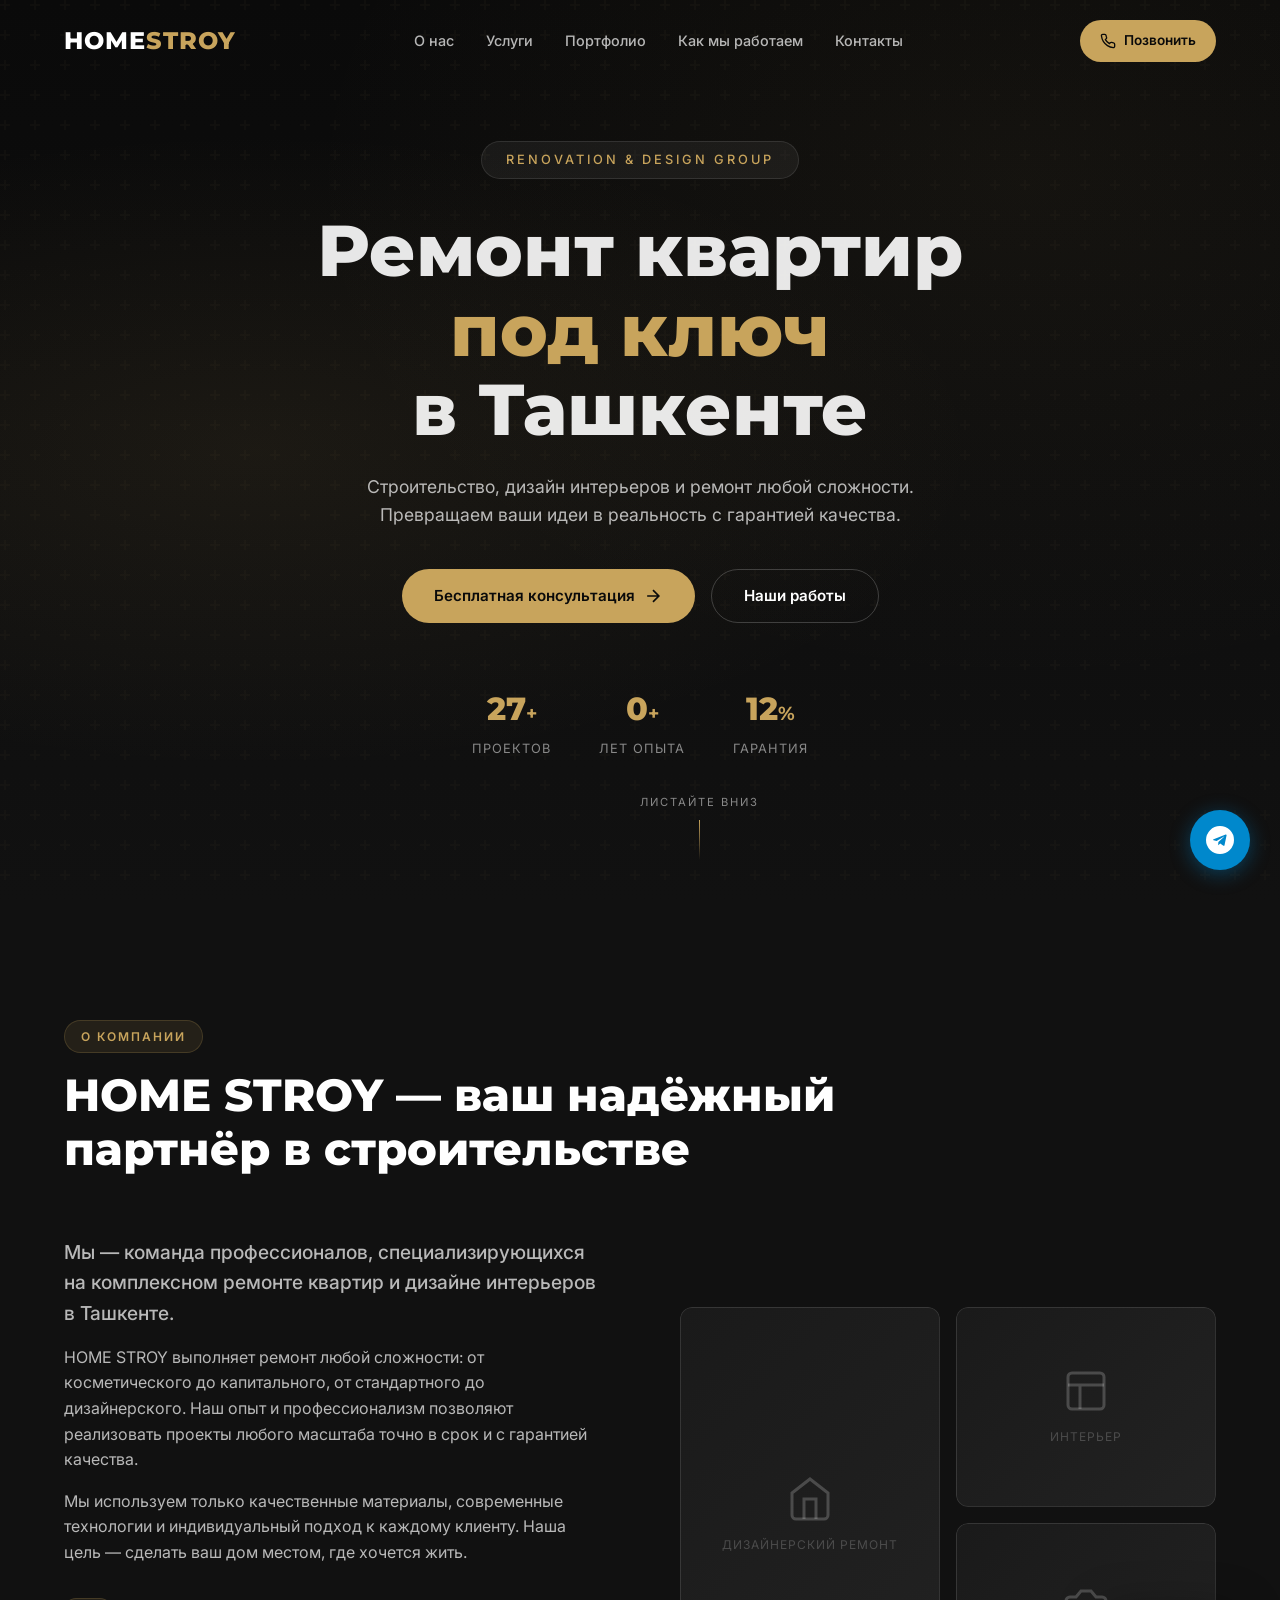
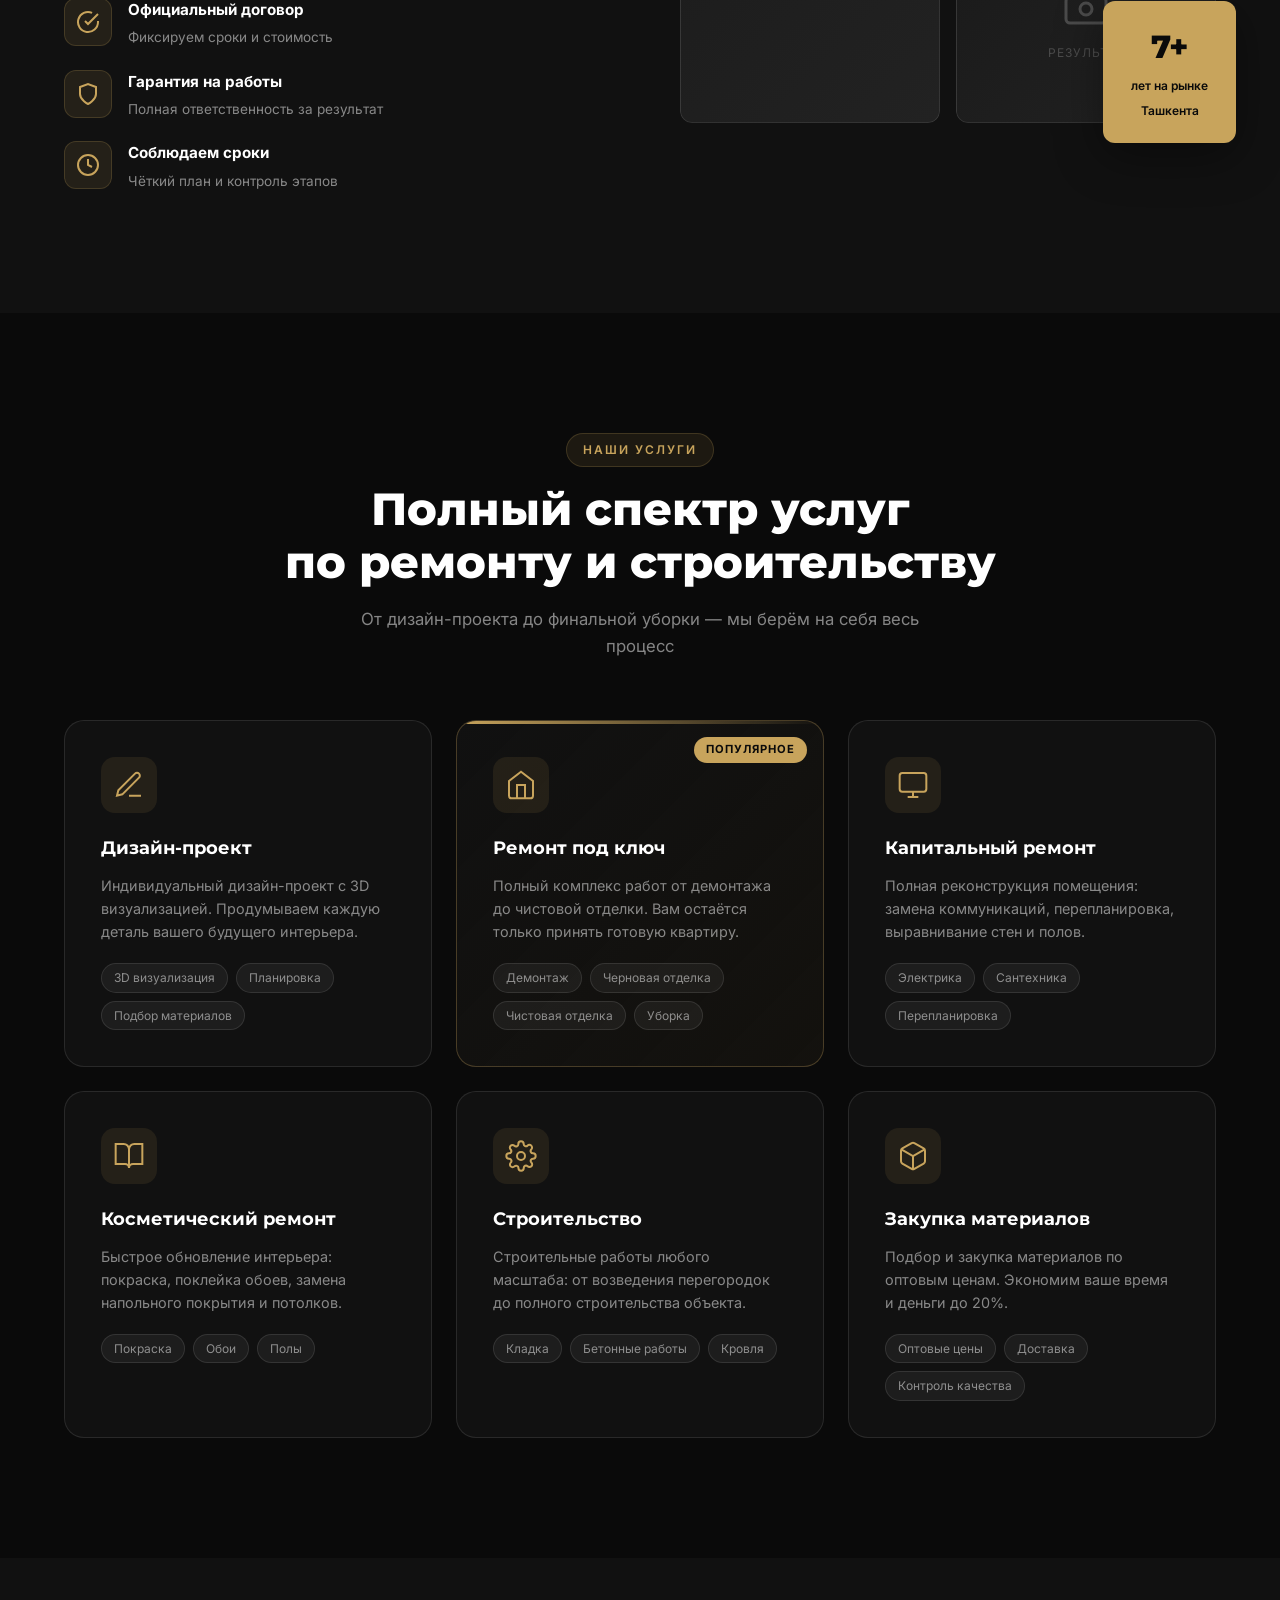
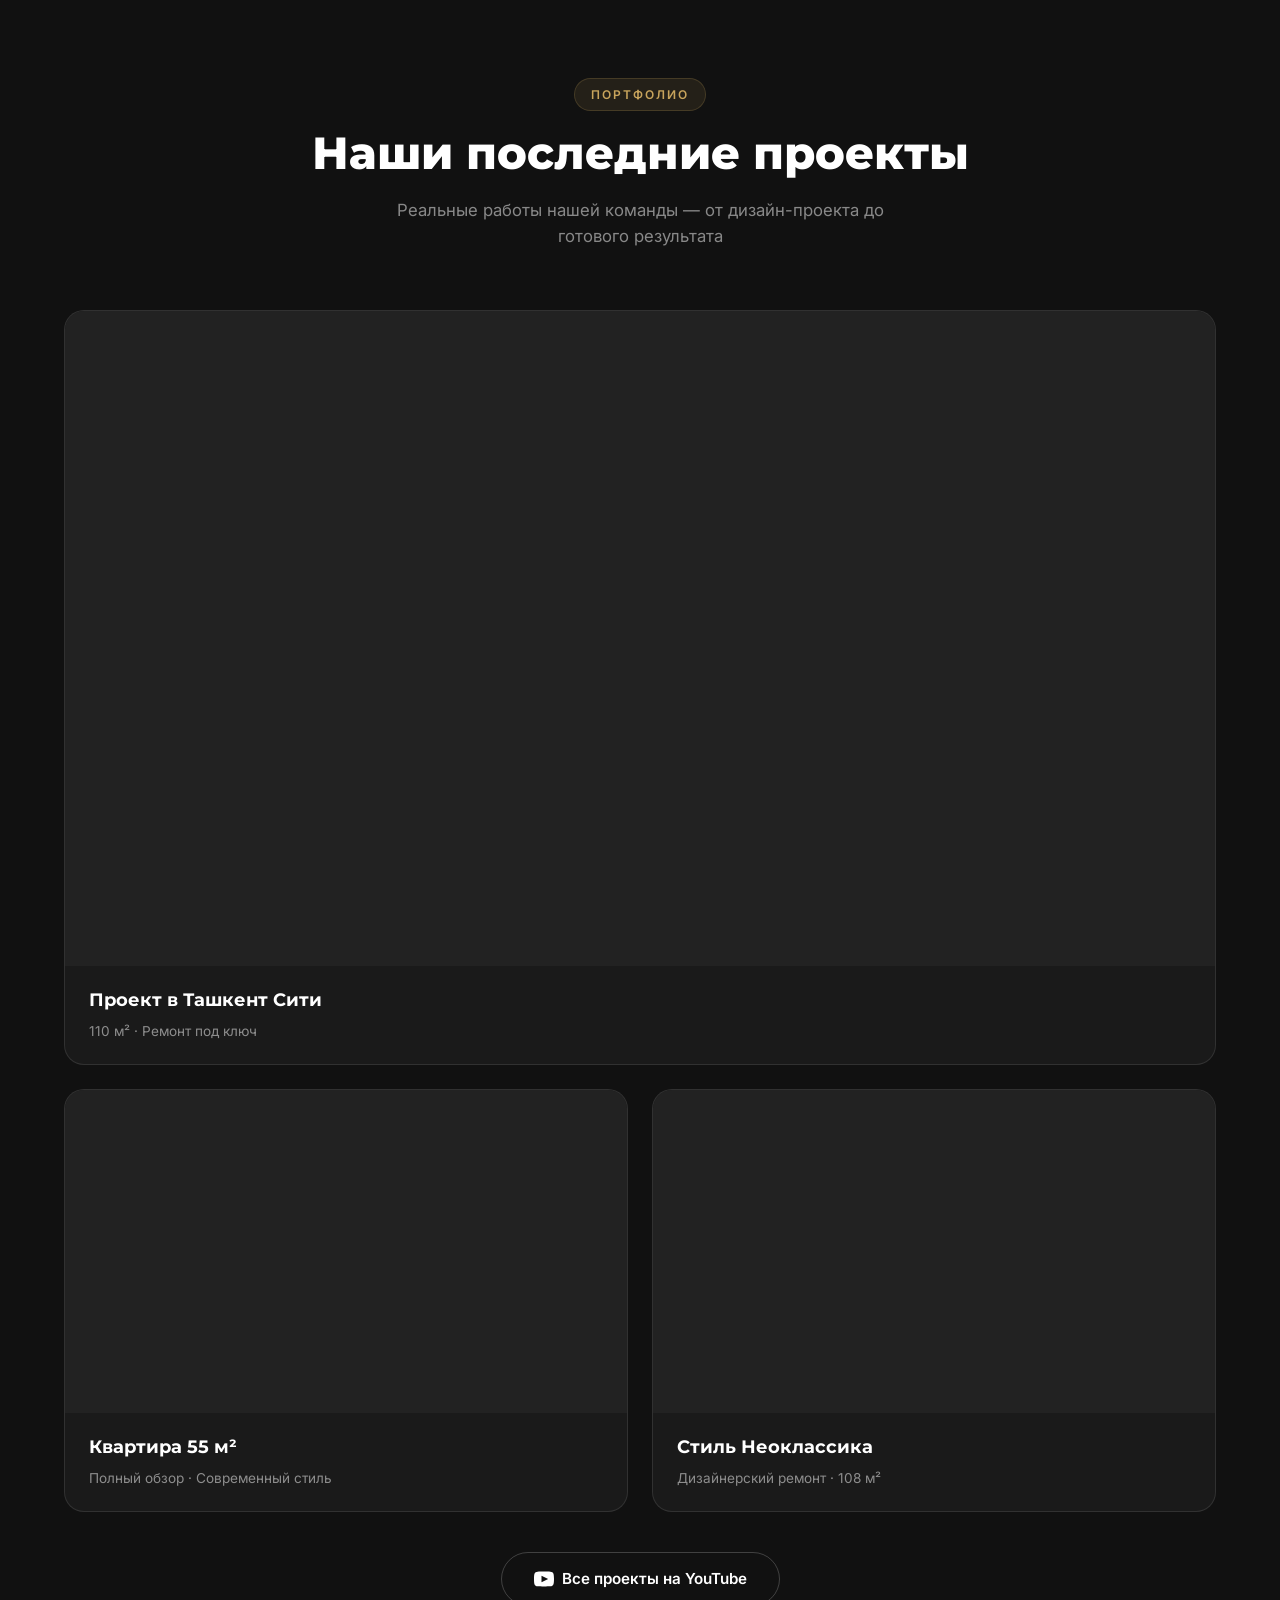
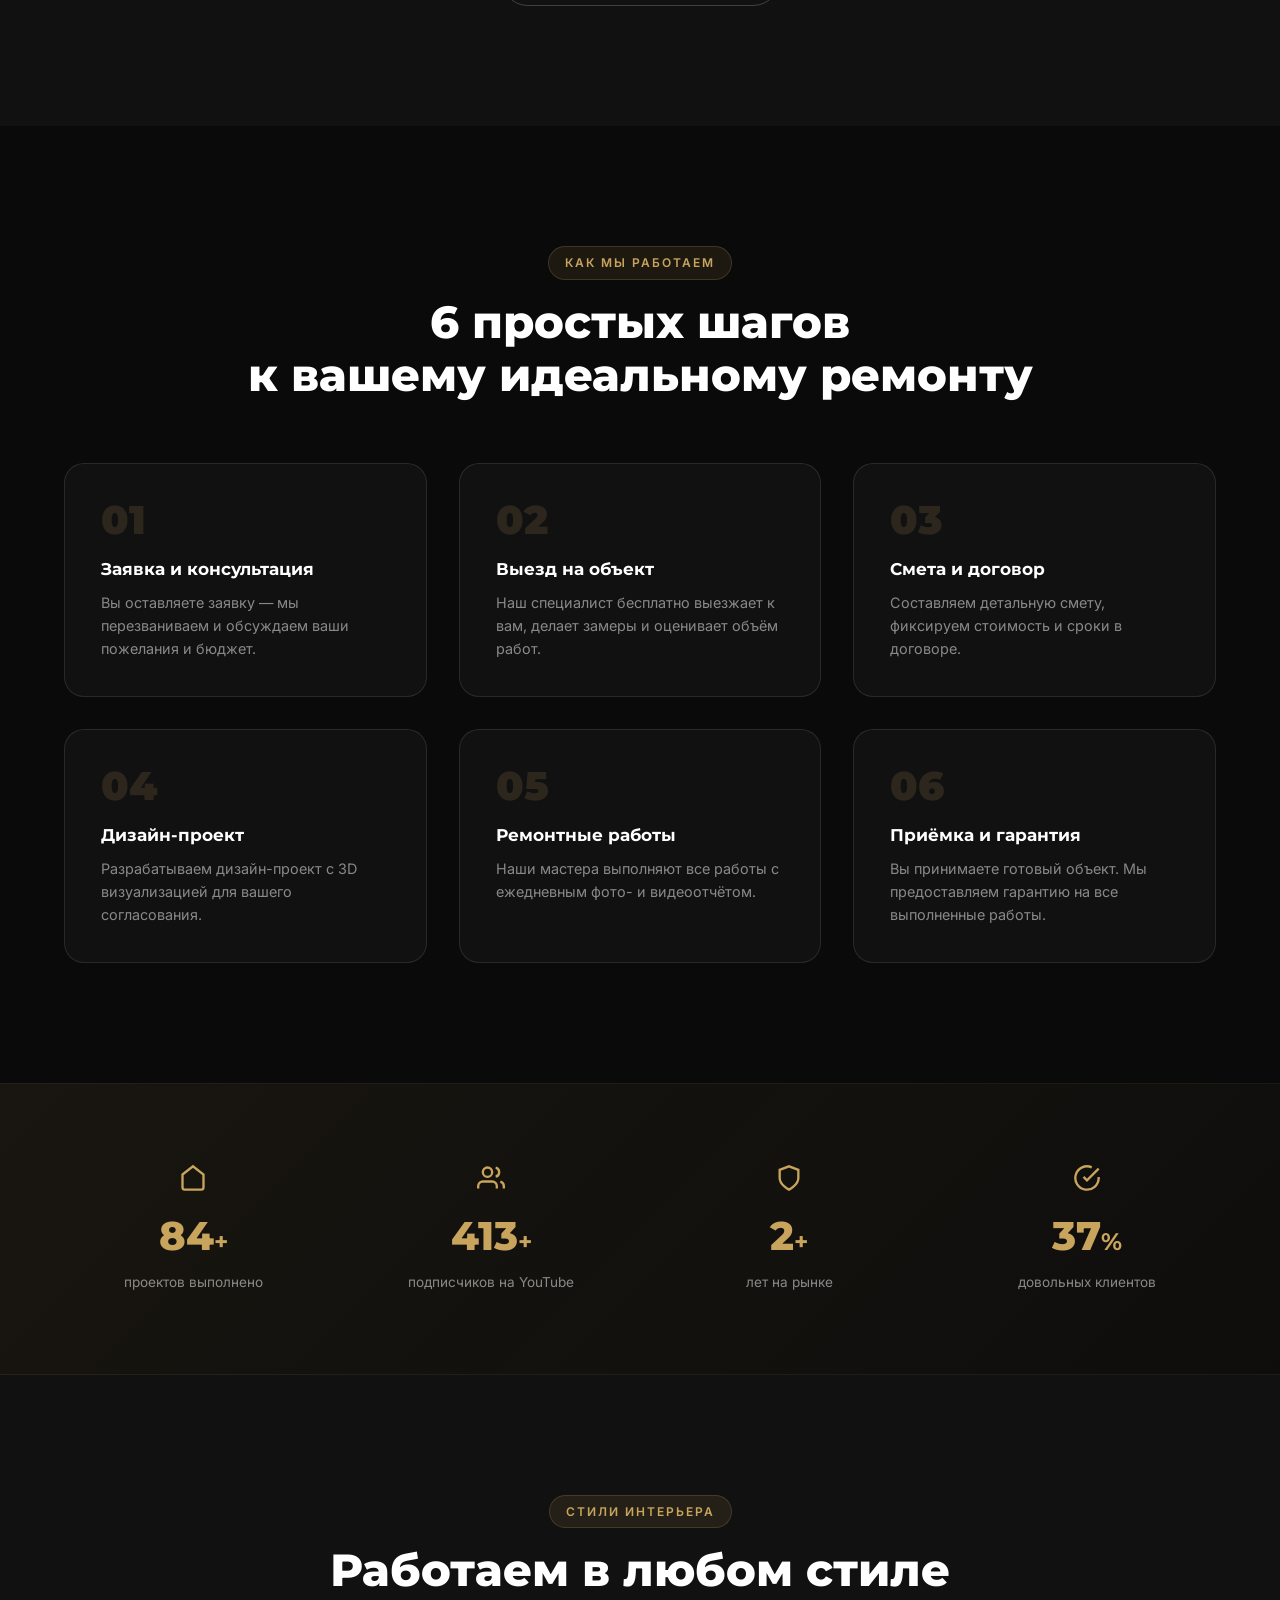
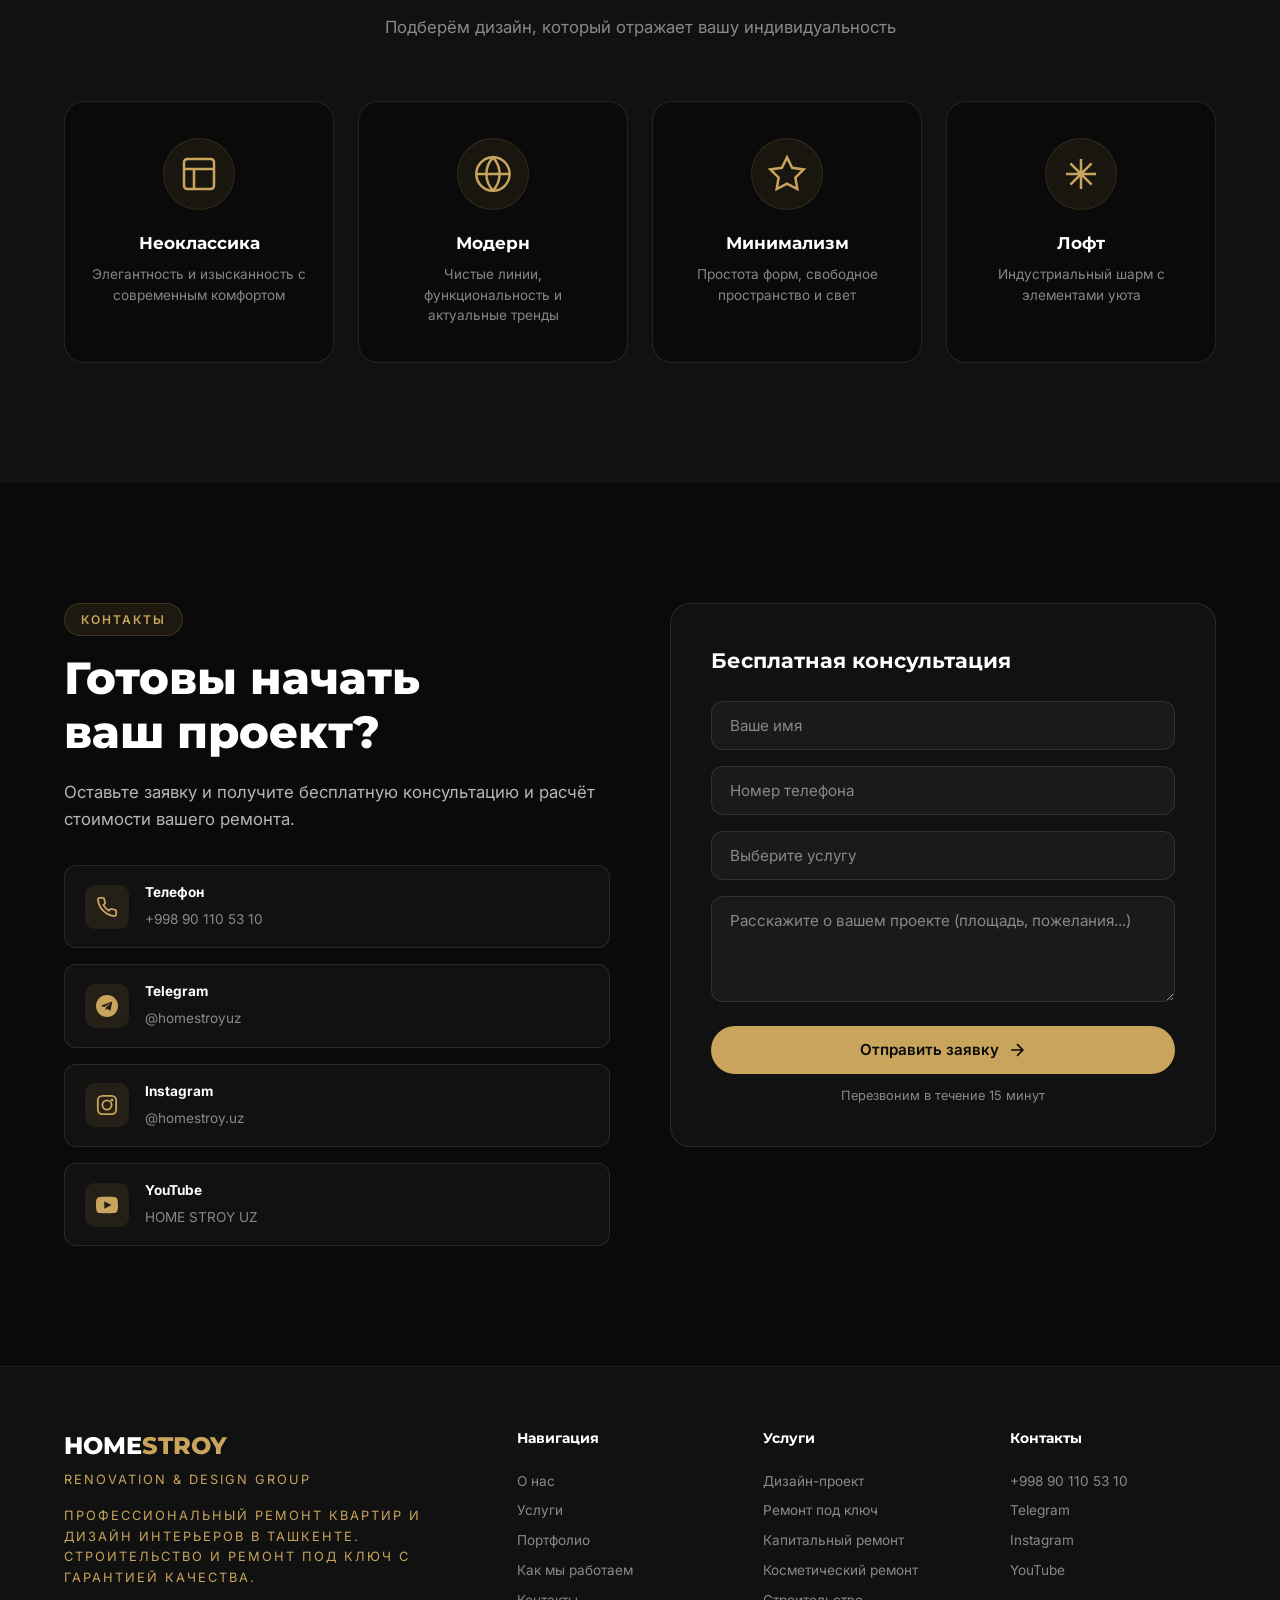
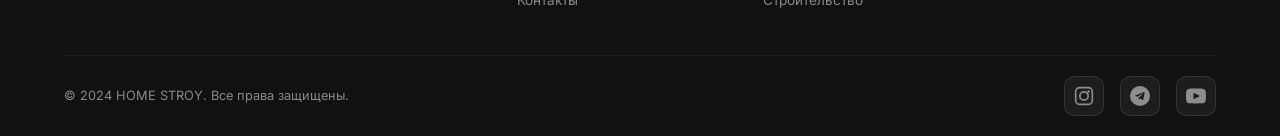
==== homestroy/index.html @ 6875e4c9 "HomeStroy.uz — сайт ремонта квартир и дизайна интерьеров (@homestroy.uz) Co-Authored-By: Devin AI <1" ====
<!DOCTYPE html>
<html lang="ru">
<head>
    <meta charset="UTF-8">
    <meta name="viewport" content="width=device-width, initial-scale=1.0">
    <title>HOME STROY — Ремонт квартир под ключ | Ташкент</title>
    <meta name="description" content="HOME STROY — профессиональный ремонт квартир и дизайн интерьеров в Ташкенте. Строительство и ремонт под ключ. Более 225 реализованных проектов. +99890 110 53 10">
    <meta name="keywords" content="HOME STROY, ремонт квартир, Ташкент, дизайн интерьера, ремонт под ключ, строительство, евроремонт, homestroy.uz">
    <meta property="og:title" content="HOME STROY — Ремонт квартир под ключ | Ташкент">
    <meta property="og:description" content="Профессиональный ремонт квартир и дизайн интерьеров в Ташкенте. Строительство и ремонт под ключ.">
    <meta property="og:type" content="website">
    <link rel="preconnect" href="https://fonts.googleapis.com">
    <link rel="preconnect" href="https://fonts.gstatic.com" crossorigin>
    <link href="https://fonts.googleapis.com/css2?family=Montserrat:wght@300;400;500;600;700;800;900&family=Inter:wght@300;400;500;600;700&display=swap" rel="stylesheet">
    <link rel="stylesheet" href="style.css">
</head>
<body>

    <!-- Preloader -->
    <div class="preloader" id="preloader">
        <div class="preloader-content">
            <div class="preloader-logo">HOME<span>STROY</span></div>
            <div class="preloader-tagline">Renovation & Design Group</div>
            <div class="preloader-bar"><div class="preloader-progress"></div></div>
        </div>
    </div>

    <!-- Navigation -->
    <nav class="navbar" id="navbar">
        <div class="nav-container">
            <a href="#hero" class="nav-logo">
                <span class="logo-text">HOME<span class="logo-accent">STROY</span></span>
            </a>
            <ul class="nav-links" id="navLinks">
                <li><a href="#about">О нас</a></li>
                <li><a href="#services">Услуги</a></li>
                <li><a href="#portfolio">Портфолио</a></li>
                <li><a href="#process">Как мы работаем</a></li>
                <li><a href="#contact">Контакты</a></li>
            </ul>
            <div class="nav-right">
                <a href="tel:+998901105310" class="nav-cta">
                    <svg width="16" height="16" viewBox="0 0 24 24" fill="none" stroke="currentColor" stroke-width="2"><path d="M22 16.92v3a2 2 0 0 1-2.18 2 19.79 19.79 0 0 1-8.63-3.07 19.5 19.5 0 0 1-6-6 19.79 19.79 0 0 1-3.07-8.67A2 2 0 0 1 4.11 2h3a2 2 0 0 1 2 1.72 12.84 12.84 0 0 0 .7 2.81 2 2 0 0 1-.45 2.11L8.09 9.91a16 16 0 0 0 6 6l1.27-1.27a2 2 0 0 1 2.11-.45 12.84 12.84 0 0 0 2.81.7A2 2 0 0 1 22 16.92z"/></svg>
                    Позвонить
                </a>
                <button class="nav-toggle" id="navToggle" aria-label="Меню">
                    <span></span>
                    <span></span>
                    <span></span>
                </button>
            </div>
        </div>
    </nav>

    <!-- Hero Section -->
    <section class="hero" id="hero">
        <div class="hero-bg">
            <div class="hero-overlay"></div>
        </div>
        <div class="hero-content">
            <div class="hero-badge">Renovation & Design Group</div>
            <h1 class="hero-title">
                <span class="hero-line">Ремонт квартир</span>
                <span class="hero-line accent">под ключ</span>
                <span class="hero-line">в Ташкенте</span>
            </h1>
            <p class="hero-subtitle">Строительство, дизайн интерьеров и ремонт любой сложности. Превращаем ваши идеи в реальность с гарантией качества.</p>
            <div class="hero-actions">
                <a href="#contact" class="btn btn-primary">
                    <span>Бесплатная консультация</span>
                    <svg width="20" height="20" viewBox="0 0 24 24" fill="none" stroke="currentColor" stroke-width="2"><path d="M5 12h14M12 5l7 7-7 7"/></svg>
                </a>
                <a href="#portfolio" class="btn btn-outline">Наши работы</a>
            </div>
            <div class="hero-stats">
                <div class="hero-stat">
                    <span class="stat-number" data-count="225">0</span><span class="stat-plus">+</span>
                    <span class="stat-label">проектов</span>
                </div>
                <div class="hero-stat">
                    <span class="stat-number" data-count="7">0</span><span class="stat-plus">+</span>
                    <span class="stat-label">лет опыта</span>
                </div>
                <div class="hero-stat">
                    <span class="stat-number" data-count="100">0</span><span class="stat-plus">%</span>
                    <span class="stat-label">гарантия</span>
                </div>
            </div>
        </div>
        <div class="hero-scroll">
            <div class="scroll-indicator">
                <span>Листайте вниз</span>
                <div class="scroll-line"></div>
            </div>
        </div>
    </section>

    <!-- About Section -->
    <section class="about" id="about">
        <div class="container">
            <div class="section-header">
                <span class="section-tag">О компании</span>
                <h2 class="section-title">HOME STROY — ваш надёжный <br>партнёр в строительстве</h2>
            </div>
            <div class="about-grid">
                <div class="about-text">
                    <p class="about-lead">Мы — команда профессионалов, специализирующихся на комплексном ремонте квартир и дизайне интерьеров в Ташкенте.</p>
                    <p>HOME STROY выполняет ремонт любой сложности: от косметического до капитального, от стандартного до дизайнерского. Наш опыт и профессионализм позволяют реализовать проекты любого масштаба точно в срок и с гарантией качества.</p>
                    <p>Мы используем только качественные материалы, современные технологии и индивидуальный подход к каждому клиенту. Наша цель — сделать ваш дом местом, где хочется жить.</p>
                    <div class="about-features">
                        <div class="about-feature">
                            <div class="feature-icon">
                                <svg width="24" height="24" viewBox="0 0 24 24" fill="none" stroke="currentColor" stroke-width="2"><path d="M22 11.08V12a10 10 0 1 1-5.93-9.14"/><polyline points="22 4 12 14.01 9 11.01"/></svg>
                            </div>
                            <div>
                                <strong>Официальный договор</strong>
                                <span>Фиксируем сроки и стоимость</span>
                            </div>
                        </div>
                        <div class="about-feature">
                            <div class="feature-icon">
                                <svg width="24" height="24" viewBox="0 0 24 24" fill="none" stroke="currentColor" stroke-width="2"><path d="M12 22s8-4 8-10V5l-8-3-8 3v7c0 6 8 10 8 10z"/></svg>
                            </div>
                            <div>
                                <strong>Гарантия на работы</strong>
                                <span>Полная ответственность за результат</span>
                            </div>
                        </div>
                        <div class="about-feature">
                            <div class="feature-icon">
                                <svg width="24" height="24" viewBox="0 0 24 24" fill="none" stroke="currentColor" stroke-width="2"><circle cx="12" cy="12" r="10"/><polyline points="12 6 12 12 16 14"/></svg>
                            </div>
                            <div>
                                <strong>Соблюдаем сроки</strong>
                                <span>Чёткий план и контроль этапов</span>
                            </div>
                        </div>
                    </div>
                </div>
                <div class="about-visual">
                    <div class="about-image-grid">
                        <div class="about-img about-img-1">
                            <div class="img-placeholder" data-label="Дизайнерский ремонт">
                                <svg width="48" height="48" viewBox="0 0 24 24" fill="none" stroke="currentColor" stroke-width="1.5"><path d="m3 9 9-7 9 7v11a2 2 0 0 1-2 2H5a2 2 0 0 1-2-2z"/><polyline points="9 22 9 12 15 12 15 22"/></svg>
                            </div>
                        </div>
                        <div class="about-img about-img-2">
                            <div class="img-placeholder" data-label="Интерьер">
                                <svg width="48" height="48" viewBox="0 0 24 24" fill="none" stroke="currentColor" stroke-width="1.5"><rect x="3" y="3" width="18" height="18" rx="2"/><path d="M3 9h18M9 21V9"/></svg>
                            </div>
                        </div>
                        <div class="about-img about-img-3">
                            <div class="img-placeholder" data-label="Результат">
                                <svg width="48" height="48" viewBox="0 0 24 24" fill="none" stroke="currentColor" stroke-width="1.5"><path d="M14.5 4h-5L7 7H4a2 2 0 0 0-2 2v9a2 2 0 0 0 2 2h16a2 2 0 0 0 2-2V9a2 2 0 0 0-2-2h-3l-2.5-3z"/><circle cx="12" cy="13" r="3"/></svg>
                            </div>
                        </div>
                    </div>
                    <div class="about-badge">
                        <span class="badge-number">7+</span>
                        <span class="badge-text">лет на рынке<br>Ташкента</span>
                    </div>
                </div>
            </div>
        </div>
    </section>

    <!-- Services Section -->
    <section class="services" id="services">
        <div class="container">
            <div class="section-header center">
                <span class="section-tag">Наши услуги</span>
                <h2 class="section-title">Полный спектр услуг<br>по ремонту и строительству</h2>
                <p class="section-desc">От дизайн-проекта до финальной уборки — мы берём на себя весь процесс</p>
            </div>
            <div class="services-grid">
                <div class="service-card">
                    <div class="service-icon">
                        <svg width="32" height="32" viewBox="0 0 24 24" fill="none" stroke="currentColor" stroke-width="1.5"><path d="M12 20h9"/><path d="M16.5 3.5a2.121 2.121 0 0 1 3 3L7 19l-4 1 1-4L16.5 3.5z"/></svg>
                    </div>
                    <h3>Дизайн-проект</h3>
                    <p>Индивидуальный дизайн-проект с 3D визуализацией. Продумываем каждую деталь вашего будущего интерьера.</p>
                    <div class="service-features">
                        <span>3D визуализация</span>
                        <span>Планировка</span>
                        <span>Подбор материалов</span>
                    </div>
                </div>
                <div class="service-card featured">
                    <div class="service-badge">Популярное</div>
                    <div class="service-icon">
                        <svg width="32" height="32" viewBox="0 0 24 24" fill="none" stroke="currentColor" stroke-width="1.5"><path d="m3 9 9-7 9 7v11a2 2 0 0 1-2 2H5a2 2 0 0 1-2-2z"/><polyline points="9 22 9 12 15 12 15 22"/></svg>
                    </div>
                    <h3>Ремонт под ключ</h3>
                    <p>Полный комплекс работ от демонтажа до чистовой отделки. Вам остаётся только принять готовую квартиру.</p>
                    <div class="service-features">
                        <span>Демонтаж</span>
                        <span>Черновая отделка</span>
                        <span>Чистовая отделка</span>
                        <span>Уборка</span>
                    </div>
                </div>
                <div class="service-card">
                    <div class="service-icon">
                        <svg width="32" height="32" viewBox="0 0 24 24" fill="none" stroke="currentColor" stroke-width="1.5"><rect x="2" y="3" width="20" height="14" rx="2"/><line x1="8" x2="16" y1="21" y2="21"/><line x1="12" x2="12" y1="17" y2="21"/></svg>
                    </div>
                    <h3>Капитальный ремонт</h3>
                    <p>Полная реконструкция помещения: замена коммуникаций, перепланировка, выравнивание стен и полов.</p>
                    <div class="service-features">
                        <span>Электрика</span>
                        <span>Сантехника</span>
                        <span>Перепланировка</span>
                    </div>
                </div>
                <div class="service-card">
                    <div class="service-icon">
                        <svg width="32" height="32" viewBox="0 0 24 24" fill="none" stroke="currentColor" stroke-width="1.5"><path d="M2 3h6a4 4 0 0 1 4 4v14a3 3 0 0 0-3-3H2z"/><path d="M22 3h-6a4 4 0 0 0-4 4v14a3 3 0 0 1 3-3h7z"/></svg>
                    </div>
                    <h3>Косметический ремонт</h3>
                    <p>Быстрое обновление интерьера: покраска, поклейка обоев, замена напольного покрытия и потолков.</p>
                    <div class="service-features">
                        <span>Покраска</span>
                        <span>Обои</span>
                        <span>Полы</span>
                    </div>
                </div>
                <div class="service-card">
                    <div class="service-icon">
                        <svg width="32" height="32" viewBox="0 0 24 24" fill="none" stroke="currentColor" stroke-width="1.5"><circle cx="12" cy="12" r="3"/><path d="M19.4 15a1.65 1.65 0 0 0 .33 1.82l.06.06a2 2 0 0 1 0 2.83 2 2 0 0 1-2.83 0l-.06-.06a1.65 1.65 0 0 0-1.82-.33 1.65 1.65 0 0 0-1 1.51V21a2 2 0 0 1-2 2 2 2 0 0 1-2-2v-.09A1.65 1.65 0 0 0 9 19.4a1.65 1.65 0 0 0-1.82.33l-.06.06a2 2 0 0 1-2.83 0 2 2 0 0 1 0-2.83l.06-.06A1.65 1.65 0 0 0 4.68 15a1.65 1.65 0 0 0-1.51-1H3a2 2 0 0 1-2-2 2 2 0 0 1 2-2h.09A1.65 1.65 0 0 0 4.6 9a1.65 1.65 0 0 0-.33-1.82l-.06-.06a2 2 0 0 1 0-2.83 2 2 0 0 1 2.83 0l.06.06A1.65 1.65 0 0 0 9 4.68a1.65 1.65 0 0 0 1-1.51V3a2 2 0 0 1 2-2 2 2 0 0 1 2 2v.09a1.65 1.65 0 0 0 1 1.51 1.65 1.65 0 0 0 1.82-.33l.06-.06a2 2 0 0 1 2.83 0 2 2 0 0 1 0 2.83l-.06.06A1.65 1.65 0 0 0 19.4 9a1.65 1.65 0 0 0 1.51 1H21a2 2 0 0 1 2 2 2 2 0 0 1-2 2h-.09a1.65 1.65 0 0 0-1.51 1z"/></svg>
                    </div>
                    <h3>Строительство</h3>
                    <p>Строительные работы любого масштаба: от возведения перегородок до полного строительства объекта.</p>
                    <div class="service-features">
                        <span>Кладка</span>
                        <span>Бетонные работы</span>
                        <span>Кровля</span>
                    </div>
                </div>
                <div class="service-card">
                    <div class="service-icon">
                        <svg width="32" height="32" viewBox="0 0 24 24" fill="none" stroke="currentColor" stroke-width="1.5"><path d="M21 16V8a2 2 0 0 0-1-1.73l-7-4a2 2 0 0 0-2 0l-7 4A2 2 0 0 0 3 8v8a2 2 0 0 0 1 1.73l7 4a2 2 0 0 0 2 0l7-4A2 2 0 0 0 21 16z"/><polyline points="3.27 6.96 12 12.01 20.73 6.96"/><line x1="12" x2="12" y1="22.08" y2="12"/></svg>
                    </div>
                    <h3>Закупка материалов</h3>
                    <p>Подбор и закупка материалов по оптовым ценам. Экономим ваше время и деньги до 20%.</p>
                    <div class="service-features">
                        <span>Оптовые цены</span>
                        <span>Доставка</span>
                        <span>Контроль качества</span>
                    </div>
                </div>
            </div>
        </div>
    </section>

    <!-- Portfolio Section -->
    <section class="portfolio" id="portfolio">
        <div class="container">
            <div class="section-header center">
                <span class="section-tag">Портфолио</span>
                <h2 class="section-title">Наши последние проекты</h2>
                <p class="section-desc">Реальные работы нашей команды — от дизайн-проекта до готового результата</p>
            </div>
            <div class="portfolio-grid">
                <div class="portfolio-card portfolio-large">
                    <div class="portfolio-video">
                        <iframe src="https://www.youtube.com/embed/eVZhP5LipLM" title="Проект в Ташкент сити 110 м²" frameborder="0" allow="accelerometer; autoplay; clipboard-write; encrypted-media; gyroscope; picture-in-picture" allowfullscreen loading="lazy"></iframe>
                    </div>
                    <div class="portfolio-info">
                        <h3>Проект в Ташкент Сити</h3>
                        <span class="portfolio-meta">110 м² &middot; Ремонт под ключ</span>
                    </div>
                </div>
                <div class="portfolio-card">
                    <div class="portfolio-video">
                        <iframe src="https://www.youtube.com/embed/videoseries?list=UUwSpiGXdKphe-CsBfpbcRyg" title="Обзор квартиры 55m2" frameborder="0" allow="accelerometer; autoplay; clipboard-write; encrypted-media; gyroscope; picture-in-picture" allowfullscreen loading="lazy"></iframe>
                    </div>
                    <div class="portfolio-info">
                        <h3>Квартира 55 м²</h3>
                        <span class="portfolio-meta">Полный обзор &middot; Современный стиль</span>
                    </div>
                </div>
                <div class="portfolio-card">
                    <div class="portfolio-video">
                        <iframe src="https://www.youtube.com/embed/videoseries?list=UUwSpiGXdKphe-CsBfpbcRyg&index=3" title="Ремонт в стиле Неоклассика" frameborder="0" allow="accelerometer; autoplay; clipboard-write; encrypted-media; gyroscope; picture-in-picture" allowfullscreen loading="lazy"></iframe>
                    </div>
                    <div class="portfolio-info">
                        <h3>Стиль Неоклассика</h3>
                        <span class="portfolio-meta">Дизайнерский ремонт &middot; 108 м²</span>
                    </div>
                </div>
            </div>
            <div class="portfolio-cta">
                <a href="https://www.youtube.com/@homestroyuz" target="_blank" rel="noopener noreferrer" class="btn btn-outline">
                    <svg width="20" height="20" viewBox="0 0 24 24" fill="currentColor"><path d="M19.615 3.184c-3.604-.246-11.631-.245-15.23 0C.488 3.45.029 5.804 0 12c.029 6.185.484 8.549 4.385 8.816 3.6.245 11.626.246 15.23 0C23.512 20.55 23.971 18.196 24 12c-.029-6.185-.484-8.549-4.385-8.816zM9 16V8l8 4-8 4z"/></svg>
                    <span>Все проекты на YouTube</span>
                </a>
            </div>
        </div>
    </section>

    <!-- Process Section -->
    <section class="process" id="process">
        <div class="container">
            <div class="section-header center">
                <span class="section-tag">Как мы работаем</span>
                <h2 class="section-title">6 простых шагов<br>к вашему идеальному ремонту</h2>
            </div>
            <div class="process-timeline">
                <div class="process-step">
                    <div class="step-number">01</div>
                    <div class="step-content">
                        <h3>Заявка и консультация</h3>
                        <p>Вы оставляете заявку — мы перезваниваем и обсуждаем ваши пожелания и бюджет.</p>
                    </div>
                </div>
                <div class="process-step">
                    <div class="step-number">02</div>
                    <div class="step-content">
                        <h3>Выезд на объект</h3>
                        <p>Наш специалист бесплатно выезжает к вам, делает замеры и оценивает объём работ.</p>
                    </div>
                </div>
                <div class="process-step">
                    <div class="step-number">03</div>
                    <div class="step-content">
                        <h3>Смета и договор</h3>
                        <p>Составляем детальную смету, фиксируем стоимость и сроки в договоре.</p>
                    </div>
                </div>
                <div class="process-step">
                    <div class="step-number">04</div>
                    <div class="step-content">
                        <h3>Дизайн-проект</h3>
                        <p>Разрабатываем дизайн-проект с 3D визуализацией для вашего согласования.</p>
                    </div>
                </div>
                <div class="process-step">
                    <div class="step-number">05</div>
                    <div class="step-content">
                        <h3>Ремонтные работы</h3>
                        <p>Наши мастера выполняют все работы с ежедневным фото- и видеоотчётом.</p>
                    </div>
                </div>
                <div class="process-step">
                    <div class="step-number">06</div>
                    <div class="step-content">
                        <h3>Приёмка и гарантия</h3>
                        <p>Вы принимаете готовый объект. Мы предоставляем гарантию на все выполненные работы.</p>
                    </div>
                </div>
            </div>
        </div>
    </section>

    <!-- Stats Section -->
    <section class="stats">
        <div class="container">
            <div class="stats-grid">
                <div class="stat-item">
                    <div class="stat-icon">
                        <svg width="28" height="28" viewBox="0 0 24 24" fill="none" stroke="currentColor" stroke-width="2"><path d="m3 9 9-7 9 7v11a2 2 0 0 1-2 2H5a2 2 0 0 1-2-2z"/></svg>
                    </div>
                    <span class="stat-num" data-count="225">0</span><span class="stat-suffix">+</span>
                    <span class="stat-text">проектов выполнено</span>
                </div>
                <div class="stat-item">
                    <div class="stat-icon">
                        <svg width="28" height="28" viewBox="0 0 24 24" fill="none" stroke="currentColor" stroke-width="2"><path d="M17 21v-2a4 4 0 0 0-4-4H5a4 4 0 0 0-4 4v2"/><circle cx="9" cy="7" r="4"/><path d="M23 21v-2a4 4 0 0 0-3-3.87"/><path d="M16 3.13a4 4 0 0 1 0 7.75"/></svg>
                    </div>
                    <span class="stat-num" data-count="1100">0</span><span class="stat-suffix">+</span>
                    <span class="stat-text">подписчиков на YouTube</span>
                </div>
                <div class="stat-item">
                    <div class="stat-icon">
                        <svg width="28" height="28" viewBox="0 0 24 24" fill="none" stroke="currentColor" stroke-width="2"><path d="M12 22s8-4 8-10V5l-8-3-8 3v7c0 6 8 10 8 10z"/></svg>
                    </div>
                    <span class="stat-num" data-count="7">0</span><span class="stat-suffix">+</span>
                    <span class="stat-text">лет на рынке</span>
                </div>
                <div class="stat-item">
                    <div class="stat-icon">
                        <svg width="28" height="28" viewBox="0 0 24 24" fill="none" stroke="currentColor" stroke-width="2"><path d="M22 11.08V12a10 10 0 1 1-5.93-9.14"/><polyline points="22 4 12 14.01 9 11.01"/></svg>
                    </div>
                    <span class="stat-num" data-count="100">0</span><span class="stat-suffix">%</span>
                    <span class="stat-text">довольных клиентов</span>
                </div>
            </div>
        </div>
    </section>

    <!-- Styles Gallery Section -->
    <section class="styles" id="styles">
        <div class="container">
            <div class="section-header center">
                <span class="section-tag">Стили интерьера</span>
                <h2 class="section-title">Работаем в любом стиле</h2>
                <p class="section-desc">Подберём дизайн, который отражает вашу индивидуальность</p>
            </div>
            <div class="styles-grid">
                <div class="style-card">
                    <div class="style-visual">
                        <div class="style-icon-wrap">
                            <svg width="40" height="40" viewBox="0 0 24 24" fill="none" stroke="currentColor" stroke-width="1.5"><rect x="3" y="3" width="18" height="18" rx="2"/><line x1="3" y1="9" x2="21" y2="9"/><line x1="9" y1="21" x2="9" y2="9"/></svg>
                        </div>
                    </div>
                    <h3>Неоклассика</h3>
                    <p>Элегантность и изысканность с современным комфортом</p>
                </div>
                <div class="style-card">
                    <div class="style-visual">
                        <div class="style-icon-wrap">
                            <svg width="40" height="40" viewBox="0 0 24 24" fill="none" stroke="currentColor" stroke-width="1.5"><circle cx="12" cy="12" r="10"/><line x1="2" y1="12" x2="22" y2="12"/><path d="M12 2a15.3 15.3 0 0 1 4 10 15.3 15.3 0 0 1-4 10 15.3 15.3 0 0 1-4-10 15.3 15.3 0 0 1 4-10z"/></svg>
                        </div>
                    </div>
                    <h3>Модерн</h3>
                    <p>Чистые линии, функциональность и актуальные тренды</p>
                </div>
                <div class="style-card">
                    <div class="style-visual">
                        <div class="style-icon-wrap">
                            <svg width="40" height="40" viewBox="0 0 24 24" fill="none" stroke="currentColor" stroke-width="1.5"><polygon points="12 2 15.09 8.26 22 9.27 17 14.14 18.18 21.02 12 17.77 5.82 21.02 7 14.14 2 9.27 8.91 8.26 12 2"/></svg>
                        </div>
                    </div>
                    <h3>Минимализм</h3>
                    <p>Простота форм, свободное пространство и свет</p>
                </div>
                <div class="style-card">
                    <div class="style-visual">
                        <div class="style-icon-wrap">
                            <svg width="40" height="40" viewBox="0 0 24 24" fill="none" stroke="currentColor" stroke-width="1.5"><path d="M12 3v18M3 12h18M5.63 5.63l12.73 12.73M18.36 5.63 5.63 18.36"/></svg>
                        </div>
                    </div>
                    <h3>Лофт</h3>
                    <p>Индустриальный шарм с элементами уюта</p>
                </div>
            </div>
        </div>
    </section>

    <!-- Contact Section -->
    <section class="contact" id="contact">
        <div class="container">
            <div class="contact-wrapper">
                <div class="contact-info">
                    <span class="section-tag">Контакты</span>
                    <h2 class="section-title">Готовы начать<br>ваш проект?</h2>
                    <p class="contact-desc">Оставьте заявку и получите бесплатную консультацию и расчёт стоимости вашего ремонта.</p>
                    <div class="contact-details">
                        <a href="tel:+998901105310" class="contact-item">
                            <div class="contact-icon">
                                <svg width="22" height="22" viewBox="0 0 24 24" fill="none" stroke="currentColor" stroke-width="2"><path d="M22 16.92v3a2 2 0 0 1-2.18 2 19.79 19.79 0 0 1-8.63-3.07 19.5 19.5 0 0 1-6-6 19.79 19.79 0 0 1-3.07-8.67A2 2 0 0 1 4.11 2h3a2 2 0 0 1 2 1.72 12.84 12.84 0 0 0 .7 2.81 2 2 0 0 1-.45 2.11L8.09 9.91a16 16 0 0 0 6 6l1.27-1.27a2 2 0 0 1 2.11-.45 12.84 12.84 0 0 0 2.81.7A2 2 0 0 1 22 16.92z"/></svg>
                            </div>
                            <div>
                                <strong>Телефон</strong>
                                <span>+998 90 110 53 10</span>
                            </div>
                        </a>
                        <a href="https://t.me/homestroyuz" target="_blank" rel="noopener noreferrer" class="contact-item">
                            <div class="contact-icon">
                                <svg width="22" height="22" viewBox="0 0 24 24" fill="currentColor"><path d="M11.944 0A12 12 0 1 0 24 12.056A12.014 12.014 0 0 0 11.944 0Zm5.654 8.22-1.736 8.19c-.13.585-.475.727-.964.452l-2.664-1.963-1.286 1.238c-.143.14-.263.26-.538.26l.19-2.712 4.94-4.465c.215-.19-.047-.296-.334-.106l-6.107 3.847-2.632-.82c-.572-.18-.583-.572.12-.848l10.29-3.966c.475-.172.891.106.737.848l-.016.045Z"/></svg>
                            </div>
                            <div>
                                <strong>Telegram</strong>
                                <span>@homestroyuz</span>
                            </div>
                        </a>
                        <a href="https://www.instagram.com/homestroy.uz/" target="_blank" rel="noopener noreferrer" class="contact-item">
                            <div class="contact-icon">
                                <svg width="22" height="22" viewBox="0 0 24 24" fill="none" stroke="currentColor" stroke-width="2"><rect x="2" y="2" width="20" height="20" rx="5"/><circle cx="12" cy="12" r="5"/><circle cx="17.5" cy="6.5" r="1.5" fill="currentColor" stroke="none"/></svg>
                            </div>
                            <div>
                                <strong>Instagram</strong>
                                <span>@homestroy.uz</span>
                            </div>
                        </a>
                        <a href="https://www.youtube.com/@homestroyuz" target="_blank" rel="noopener noreferrer" class="contact-item">
                            <div class="contact-icon">
                                <svg width="22" height="22" viewBox="0 0 24 24" fill="currentColor"><path d="M19.615 3.184c-3.604-.246-11.631-.245-15.23 0C.488 3.45.029 5.804 0 12c.029 6.185.484 8.549 4.385 8.816 3.6.245 11.626.246 15.23 0C23.512 20.55 23.971 18.196 24 12c-.029-6.185-.484-8.549-4.385-8.816zM9 16V8l8 4-8 4z"/></svg>
                            </div>
                            <div>
                                <strong>YouTube</strong>
                                <span>HOME STROY UZ</span>
                            </div>
                        </a>
                    </div>
                </div>
                <div class="contact-form-wrap">
                    <form class="contact-form" id="contactForm">
                        <h3>Бесплатная консультация</h3>
                        <div class="form-group">
                            <input type="text" id="name" name="name" placeholder="Ваше имя" required>
                        </div>
                        <div class="form-group">
                            <input type="tel" id="phone" name="phone" placeholder="Номер телефона" required>
                        </div>
                        <div class="form-group">
                            <select id="service" name="service">
                                <option value="" disabled selected>Выберите услугу</option>
                                <option value="design">Дизайн-проект</option>
                                <option value="turnkey">Ремонт под ключ</option>
                                <option value="capital">Капитальный ремонт</option>
                                <option value="cosmetic">Косметический ремонт</option>
                                <option value="construction">Строительство</option>
                                <option value="other">Другое</option>
                            </select>
                        </div>
                        <div class="form-group">
                            <textarea id="message" name="message" placeholder="Расскажите о вашем проекте (площадь, пожелания...)" rows="4"></textarea>
                        </div>
                        <button type="submit" class="btn btn-primary btn-full">
                            <span>Отправить заявку</span>
                            <svg width="20" height="20" viewBox="0 0 24 24" fill="none" stroke="currentColor" stroke-width="2"><path d="M5 12h14M12 5l7 7-7 7"/></svg>
                        </button>
                        <p class="form-note">Перезвоним в течение 15 минут</p>
                    </form>
                </div>
            </div>
        </div>
    </section>

    <!-- Footer -->
    <footer class="footer">
        <div class="container">
            <div class="footer-top">
                <div class="footer-brand">
                    <div class="footer-logo">HOME<span>STROY</span></div>
                    <p>Renovation & Design Group</p>
                    <p class="footer-desc">Профессиональный ремонт квартир и дизайн интерьеров в Ташкенте. Строительство и ремонт под ключ с гарантией качества.</p>
                </div>
                <div class="footer-links">
                    <h4>Навигация</h4>
                    <a href="#about">О нас</a>
                    <a href="#services">Услуги</a>
                    <a href="#portfolio">Портфолио</a>
                    <a href="#process">Как мы работаем</a>
                    <a href="#contact">Контакты</a>
                </div>
                <div class="footer-links">
                    <h4>Услуги</h4>
                    <a href="#services">Дизайн-проект</a>
                    <a href="#services">Ремонт под ключ</a>
                    <a href="#services">Капитальный ремонт</a>
                    <a href="#services">Косметический ремонт</a>
                    <a href="#services">Строительство</a>
                </div>
                <div class="footer-links">
                    <h4>Контакты</h4>
                    <a href="tel:+998901105310">+998 90 110 53 10</a>
                    <a href="https://t.me/homestroyuz" target="_blank">Telegram</a>
                    <a href="https://www.instagram.com/homestroy.uz/" target="_blank">Instagram</a>
                    <a href="https://www.youtube.com/@homestroyuz" target="_blank">YouTube</a>
                </div>
            </div>
            <div class="footer-bottom">
                <p>&copy; 2024 HOME STROY. Все права защищены.</p>
                <div class="footer-socials">
                    <a href="https://www.instagram.com/homestroy.uz/" target="_blank" rel="noopener noreferrer" aria-label="Instagram">
                        <svg width="20" height="20" viewBox="0 0 24 24" fill="none" stroke="currentColor" stroke-width="2"><rect x="2" y="2" width="20" height="20" rx="5"/><circle cx="12" cy="12" r="5"/><circle cx="17.5" cy="6.5" r="1.5" fill="currentColor" stroke="none"/></svg>
                    </a>
                    <a href="https://t.me/homestroyuz" target="_blank" rel="noopener noreferrer" aria-label="Telegram">
                        <svg width="20" height="20" viewBox="0 0 24 24" fill="currentColor"><path d="M11.944 0A12 12 0 1 0 24 12.056A12.014 12.014 0 0 0 11.944 0Zm5.654 8.22-1.736 8.19c-.13.585-.475.727-.964.452l-2.664-1.963-1.286 1.238c-.143.14-.263.26-.538.26l.19-2.712 4.94-4.465c.215-.19-.047-.296-.334-.106l-6.107 3.847-2.632-.82c-.572-.18-.583-.572.12-.848l10.29-3.966c.475-.172.891.106.737.848l-.016.045Z"/></svg>
                    </a>
                    <a href="https://www.youtube.com/@homestroyuz" target="_blank" rel="noopener noreferrer" aria-label="YouTube">
                        <svg width="20" height="20" viewBox="0 0 24 24" fill="currentColor"><path d="M19.615 3.184c-3.604-.246-11.631-.245-15.23 0C.488 3.45.029 5.804 0 12c.029 6.185.484 8.549 4.385 8.816 3.6.245 11.626.246 15.23 0C23.512 20.55 23.971 18.196 24 12c-.029-6.185-.484-8.549-4.385-8.816zM9 16V8l8 4-8 4z"/></svg>
                    </a>
                </div>
            </div>
        </div>
    </footer>

    <!-- Floating WhatsApp/Telegram Button -->
    <a href="https://t.me/homestroyuz" target="_blank" rel="noopener noreferrer" class="floating-btn" aria-label="Написать в Telegram">
        <svg width="28" height="28" viewBox="0 0 24 24" fill="currentColor"><path d="M11.944 0A12 12 0 1 0 24 12.056A12.014 12.014 0 0 0 11.944 0Zm5.654 8.22-1.736 8.19c-.13.585-.475.727-.964.452l-2.664-1.963-1.286 1.238c-.143.14-.263.26-.538.26l.19-2.712 4.94-4.465c.215-.19-.047-.296-.334-.106l-6.107 3.847-2.632-.82c-.572-.18-.583-.572.12-.848l10.29-3.966c.475-.172.891.106.737.848l-.016.045Z"/></svg>
    </a>

    <script src="script.js"></script>
</body>
</html>
---- homestroy/style.css ----
/* ===== Variables & Reset ===== */
:root {
    --primary: #c8a45c;
    --primary-dark: #b08d3e;
    --primary-light: #e0c87a;
    --dark: #0a0a0a;
    --dark-2: #111111;
    --dark-3: #1a1a1a;
    --dark-4: #222222;
    --gray-1: #333333;
    --gray-2: #555555;
    --gray-3: #888888;
    --gray-4: #aaaaaa;
    --gray-5: #cccccc;
    --white: #ffffff;
    --white-90: rgba(255,255,255,0.9);
    --white-70: rgba(255,255,255,0.7);
    --white-50: rgba(255,255,255,0.5);
    --white-20: rgba(255,255,255,0.2);
    --white-10: rgba(255,255,255,0.1);
    --white-05: rgba(255,255,255,0.05);
    --font-main: 'Inter', -apple-system, BlinkMacSystemFont, sans-serif;
    --font-heading: 'Montserrat', -apple-system, BlinkMacSystemFont, sans-serif;
    --radius: 12px;
    --radius-lg: 20px;
    --radius-xl: 28px;
    --shadow: 0 4px 24px rgba(0,0,0,0.3);
    --shadow-lg: 0 12px 48px rgba(0,0,0,0.4);
    --transition: 0.3s cubic-bezier(0.4, 0, 0.2, 1);
    --transition-slow: 0.6s cubic-bezier(0.4, 0, 0.2, 1);
}

*, *::before, *::after {
    margin: 0;
    padding: 0;
    box-sizing: border-box;
}

html {
    scroll-behavior: smooth;
    font-size: 16px;
}

body {
    font-family: var(--font-main);
    background: var(--dark);
    color: var(--white-90);
    line-height: 1.6;
    overflow-x: hidden;
    -webkit-font-smoothing: antialiased;
}

a {
    text-decoration: none;
    color: inherit;
    transition: var(--transition);
}

img {
    max-width: 100%;
    display: block;
}

.container {
    max-width: 1200px;
    margin: 0 auto;
    padding: 0 24px;
}

/* ===== Preloader ===== */
.preloader {
    position: fixed;
    top: 0;
    left: 0;
    width: 100%;
    height: 100%;
    background: var(--dark);
    display: flex;
    align-items: center;
    justify-content: center;
    z-index: 10000;
    transition: opacity 0.5s, visibility 0.5s;
}

.preloader.hidden {
    opacity: 0;
    visibility: hidden;
}

.preloader-content {
    text-align: center;
}

.preloader-logo {
    font-family: var(--font-heading);
    font-size: 2.5rem;
    font-weight: 800;
    color: var(--white);
    letter-spacing: 2px;
}

.preloader-logo span {
    color: var(--primary);
}

.preloader-tagline {
    font-size: 0.85rem;
    color: var(--gray-3);
    letter-spacing: 3px;
    text-transform: uppercase;
    margin-top: 8px;
}

.preloader-bar {
    width: 200px;
    height: 2px;
    background: var(--gray-1);
    margin: 24px auto 0;
    border-radius: 2px;
    overflow: hidden;
}

.preloader-progress {
    width: 0;
    height: 100%;
    background: var(--primary);
    border-radius: 2px;
    animation: preloaderProgress 1.5s ease-in-out forwards;
}

@keyframes preloaderProgress {
    to { width: 100%; }
}

/* ===== Navbar ===== */
.navbar {
    position: fixed;
    top: 0;
    left: 0;
    width: 100%;
    z-index: 1000;
    padding: 20px 0;
    transition: var(--transition);
}

.navbar.scrolled {
    background: rgba(10,10,10,0.95);
    backdrop-filter: blur(20px);
    padding: 12px 0;
    border-bottom: 1px solid var(--white-10);
}

.nav-container {
    max-width: 1200px;
    margin: 0 auto;
    padding: 0 24px;
    display: flex;
    align-items: center;
    justify-content: space-between;
}

.nav-logo {
    display: flex;
    align-items: center;
    gap: 8px;
}

.logo-text {
    font-family: var(--font-heading);
    font-size: 1.5rem;
    font-weight: 800;
    color: var(--white);
    letter-spacing: 1px;
}

.logo-accent {
    color: var(--primary);
}

.nav-links {
    display: flex;
    list-style: none;
    gap: 32px;
}

.nav-links a {
    font-size: 0.9rem;
    font-weight: 500;
    color: var(--white-70);
    position: relative;
    padding: 4px 0;
}

.nav-links a::after {
    content: '';
    position: absolute;
    bottom: 0;
    left: 0;
    width: 0;
    height: 2px;
    background: var(--primary);
    transition: var(--transition);
}

.nav-links a:hover {
    color: var(--white);
}

.nav-links a:hover::after {
    width: 100%;
}

.nav-right {
    display: flex;
    align-items: center;
    gap: 16px;
}

.nav-cta {
    display: flex;
    align-items: center;
    gap: 8px;
    padding: 10px 20px;
    background: var(--primary);
    color: var(--dark);
    font-weight: 600;
    font-size: 0.85rem;
    border-radius: 50px;
    transition: var(--transition);
}

.nav-cta:hover {
    background: var(--primary-light);
    transform: translateY(-2px);
    box-shadow: 0 4px 20px rgba(200,164,92,0.3);
}

.nav-toggle {
    display: none;
    flex-direction: column;
    gap: 5px;
    background: none;
    border: none;
    cursor: pointer;
    padding: 4px;
}

.nav-toggle span {
    width: 24px;
    height: 2px;
    background: var(--white);
    transition: var(--transition);
    border-radius: 2px;
}

.nav-toggle.active span:nth-child(1) {
    transform: rotate(45deg) translate(5px, 5px);
}

.nav-toggle.active span:nth-child(2) {
    opacity: 0;
}

.nav-toggle.active span:nth-child(3) {
    transform: rotate(-45deg) translate(5px, -5px);
}

/* ===== Hero ===== */
.hero {
    position: relative;
    min-height: 100vh;
    display: flex;
    align-items: center;
    justify-content: center;
    overflow: hidden;
}

.hero-bg {
    position: absolute;
    inset: 0;
    background:
        radial-gradient(ellipse at 20% 50%, rgba(200,164,92,0.08) 0%, transparent 50%),
        radial-gradient(ellipse at 80% 20%, rgba(200,164,92,0.05) 0%, transparent 50%),
        linear-gradient(180deg, var(--dark) 0%, var(--dark-2) 100%);
}

.hero-overlay {
    position: absolute;
    inset: 0;
    background: url("data:image/svg+xml,%3Csvg width='60' height='60' viewBox='0 0 60 60' xmlns='http://www.w3.org/2000/svg'%3E%3Cg fill='none' fill-rule='evenodd'%3E%3Cg fill='%23c8a45c' fill-opacity='0.03'%3E%3Cpath d='M36 34v-4h-2v4h-4v2h4v4h2v-4h4v-2h-4zm0-30V0h-2v4h-4v2h4v4h2V6h4V4h-4zM6 34v-4H4v4H0v2h4v4h2v-4h4v-2H6zM6 4V0H4v4H0v2h4v4h2V6h4V4H6z'/%3E%3C/g%3E%3C/g%3E%3C/svg%3E");
}

.hero-content {
    position: relative;
    z-index: 2;
    text-align: center;
    max-width: 800px;
    padding: 0 24px;
}

.hero-badge {
    display: inline-block;
    padding: 8px 24px;
    background: var(--white-05);
    border: 1px solid var(--white-10);
    border-radius: 50px;
    font-size: 0.8rem;
    font-weight: 500;
    letter-spacing: 3px;
    text-transform: uppercase;
    color: var(--primary);
    margin-bottom: 32px;
    opacity: 0;
    animation: fadeInUp 0.8s 1.6s forwards;
}

.hero-title {
    font-family: var(--font-heading);
    font-size: clamp(2.5rem, 6vw, 4.5rem);
    font-weight: 800;
    line-height: 1.1;
    margin-bottom: 24px;
}

.hero-line {
    display: block;
    opacity: 0;
    animation: fadeInUp 0.8s forwards;
}

.hero-line:nth-child(1) { animation-delay: 1.8s; }
.hero-line:nth-child(2) { animation-delay: 2.0s; }
.hero-line:nth-child(3) { animation-delay: 2.2s; }

.hero-line.accent {
    color: var(--primary);
}

.hero-subtitle {
    font-size: 1.1rem;
    color: var(--white-70);
    max-width: 560px;
    margin: 0 auto 40px;
    opacity: 0;
    animation: fadeInUp 0.8s 2.4s forwards;
}

.hero-actions {
    display: flex;
    gap: 16px;
    justify-content: center;
    flex-wrap: wrap;
    opacity: 0;
    animation: fadeInUp 0.8s 2.6s forwards;
}

.hero-stats {
    display: flex;
    gap: 48px;
    justify-content: center;
    margin-top: 60px;
    opacity: 0;
    animation: fadeInUp 0.8s 2.8s forwards;
}

.hero-stat {
    text-align: center;
}

.stat-number, .stat-num {
    font-family: var(--font-heading);
    font-size: 2rem;
    font-weight: 800;
    color: var(--primary);
}

.stat-plus, .stat-suffix {
    font-family: var(--font-heading);
    font-size: 1.2rem;
    font-weight: 700;
    color: var(--primary);
}

.stat-label {
    display: block;
    font-size: 0.8rem;
    color: var(--white-50);
    margin-top: 4px;
    text-transform: uppercase;
    letter-spacing: 1px;
}

.hero-scroll {
    position: absolute;
    bottom: 40px;
    left: 50%;
    transform: translateX(-50%);
    opacity: 0;
    animation: fadeInUp 0.8s 3s forwards;
}

.scroll-indicator {
    display: flex;
    flex-direction: column;
    align-items: center;
    gap: 8px;
}

.scroll-indicator span {
    font-size: 0.7rem;
    letter-spacing: 2px;
    text-transform: uppercase;
    color: var(--white-50);
}

.scroll-line {
    width: 1px;
    height: 40px;
    background: linear-gradient(to bottom, var(--primary), transparent);
    animation: scrollLine 2s infinite;
}

@keyframes scrollLine {
    0% { opacity: 0; transform: scaleY(0); transform-origin: top; }
    50% { opacity: 1; transform: scaleY(1); transform-origin: top; }
    100% { opacity: 0; transform: scaleY(1); transform-origin: bottom; }
}

/* ===== Buttons ===== */
.btn {
    display: inline-flex;
    align-items: center;
    gap: 8px;
    padding: 14px 32px;
    font-size: 0.95rem;
    font-weight: 600;
    border-radius: 50px;
    cursor: pointer;
    border: none;
    transition: var(--transition);
    font-family: var(--font-main);
}

.btn-primary {
    background: var(--primary);
    color: var(--dark);
}

.btn-primary:hover {
    background: var(--primary-light);
    transform: translateY(-2px);
    box-shadow: 0 8px 30px rgba(200,164,92,0.3);
}

.btn-outline {
    background: transparent;
    color: var(--white);
    border: 1px solid var(--white-20);
}

.btn-outline:hover {
    background: var(--white-10);
    border-color: var(--white-50);
    transform: translateY(-2px);
}

.btn-full {
    width: 100%;
    justify-content: center;
}

/* ===== Sections ===== */
.section-header {
    margin-bottom: 60px;
}

.section-header.center {
    text-align: center;
}

.section-tag {
    display: inline-block;
    padding: 6px 16px;
    background: rgba(200,164,92,0.1);
    border: 1px solid rgba(200,164,92,0.2);
    border-radius: 50px;
    font-size: 0.75rem;
    font-weight: 600;
    letter-spacing: 2px;
    text-transform: uppercase;
    color: var(--primary);
    margin-bottom: 16px;
}

.section-title {
    font-family: var(--font-heading);
    font-size: clamp(1.8rem, 4vw, 2.8rem);
    font-weight: 800;
    line-height: 1.2;
    color: var(--white);
}

.section-desc {
    font-size: 1.05rem;
    color: var(--white-50);
    max-width: 560px;
    margin: 16px auto 0;
}

/* ===== About ===== */
.about {
    padding: 120px 0;
    background: var(--dark-2);
}

.about-grid {
    display: grid;
    grid-template-columns: 1fr 1fr;
    gap: 80px;
    align-items: center;
}

.about-lead {
    font-size: 1.2rem;
    font-weight: 500;
    color: var(--white);
    margin-bottom: 16px;
    line-height: 1.6;
}

.about-text p {
    color: var(--white-70);
    margin-bottom: 16px;
}

.about-features {
    margin-top: 32px;
    display: flex;
    flex-direction: column;
    gap: 20px;
}

.about-feature {
    display: flex;
    gap: 16px;
    align-items: flex-start;
}

.feature-icon {
    width: 48px;
    height: 48px;
    background: rgba(200,164,92,0.1);
    border: 1px solid rgba(200,164,92,0.2);
    border-radius: 12px;
    display: flex;
    align-items: center;
    justify-content: center;
    flex-shrink: 0;
    color: var(--primary);
}

.about-feature strong {
    display: block;
    font-size: 0.95rem;
    color: var(--white);
    margin-bottom: 2px;
}

.about-feature span {
    font-size: 0.85rem;
    color: var(--white-50);
}

.about-visual {
    position: relative;
}

.about-image-grid {
    display: grid;
    grid-template-columns: 1fr 1fr;
    grid-template-rows: 200px 200px;
    gap: 16px;
}

.about-img {
    border-radius: var(--radius);
    overflow: hidden;
}

.about-img-1 {
    grid-row: 1 / 3;
}

.img-placeholder {
    width: 100%;
    height: 100%;
    background: linear-gradient(135deg, var(--dark-3), var(--dark-4));
    display: flex;
    flex-direction: column;
    align-items: center;
    justify-content: center;
    gap: 12px;
    color: var(--white-20);
    border: 1px solid var(--white-10);
    border-radius: var(--radius);
    position: relative;
}

.img-placeholder::after {
    content: attr(data-label);
    font-size: 0.75rem;
    color: var(--white-20);
    letter-spacing: 1px;
    text-transform: uppercase;
}

.about-badge {
    position: absolute;
    bottom: -20px;
    right: -20px;
    background: var(--primary);
    color: var(--dark);
    padding: 20px 28px;
    border-radius: var(--radius);
    text-align: center;
    box-shadow: var(--shadow-lg);
}

.badge-number {
    display: block;
    font-family: var(--font-heading);
    font-size: 2rem;
    font-weight: 800;
}

.badge-text {
    font-size: 0.75rem;
    font-weight: 600;
    line-height: 1.4;
}

/* ===== Services ===== */
.services {
    padding: 120px 0;
    background: var(--dark);
}

.services-grid {
    display: grid;
    grid-template-columns: repeat(3, 1fr);
    gap: 24px;
}

.service-card {
    background: var(--dark-2);
    border: 1px solid var(--white-10);
    border-radius: var(--radius-lg);
    padding: 36px;
    transition: var(--transition);
    position: relative;
    overflow: hidden;
}

.service-card::before {
    content: '';
    position: absolute;
    top: 0;
    left: 0;
    width: 100%;
    height: 3px;
    background: linear-gradient(90deg, var(--primary), transparent);
    opacity: 0;
    transition: var(--transition);
}

.service-card:hover {
    border-color: rgba(200,164,92,0.3);
    transform: translateY(-4px);
    box-shadow: 0 12px 40px rgba(0,0,0,0.3);
}

.service-card:hover::before {
    opacity: 1;
}

.service-card.featured {
    border-color: rgba(200,164,92,0.3);
    background: linear-gradient(135deg, var(--dark-2), rgba(200,164,92,0.05));
}

.service-card.featured::before {
    opacity: 1;
}

.service-badge {
    position: absolute;
    top: 16px;
    right: 16px;
    padding: 4px 12px;
    background: var(--primary);
    color: var(--dark);
    font-size: 0.7rem;
    font-weight: 700;
    border-radius: 50px;
    text-transform: uppercase;
    letter-spacing: 1px;
}

.service-icon {
    width: 56px;
    height: 56px;
    background: rgba(200,164,92,0.1);
    border-radius: 14px;
    display: flex;
    align-items: center;
    justify-content: center;
    color: var(--primary);
    margin-bottom: 20px;
}

.service-card h3 {
    font-family: var(--font-heading);
    font-size: 1.15rem;
    font-weight: 700;
    color: var(--white);
    margin-bottom: 12px;
}

.service-card p {
    font-size: 0.9rem;
    color: var(--white-50);
    line-height: 1.6;
    margin-bottom: 20px;
}

.service-features {
    display: flex;
    flex-wrap: wrap;
    gap: 8px;
}

.service-features span {
    padding: 4px 12px;
    background: var(--white-05);
    border: 1px solid var(--white-10);
    border-radius: 50px;
    font-size: 0.75rem;
    color: var(--white-50);
}

/* ===== Portfolio ===== */
.portfolio {
    padding: 120px 0;
    background: var(--dark-2);
}

.portfolio-grid {
    display: grid;
    grid-template-columns: 1fr 1fr;
    gap: 24px;
}

.portfolio-card {
    background: var(--dark-3);
    border: 1px solid var(--white-10);
    border-radius: var(--radius-lg);
    overflow: hidden;
    transition: var(--transition);
}

.portfolio-card:hover {
    border-color: rgba(200,164,92,0.3);
    transform: translateY(-4px);
}

.portfolio-large {
    grid-column: 1 / -1;
}

.portfolio-video {
    width: 100%;
    aspect-ratio: 16/9;
    background: var(--dark-4);
}

.portfolio-video iframe {
    width: 100%;
    height: 100%;
}

.portfolio-info {
    padding: 20px 24px;
}

.portfolio-info h3 {
    font-family: var(--font-heading);
    font-size: 1.1rem;
    font-weight: 700;
    color: var(--white);
    margin-bottom: 4px;
}

.portfolio-meta {
    font-size: 0.85rem;
    color: var(--white-50);
}

.portfolio-cta {
    text-align: center;
    margin-top: 40px;
}

/* ===== Process ===== */
.process {
    padding: 120px 0;
    background: var(--dark);
}

.process-timeline {
    display: grid;
    grid-template-columns: repeat(3, 1fr);
    gap: 32px;
}

.process-step {
    background: var(--dark-2);
    border: 1px solid var(--white-10);
    border-radius: var(--radius-lg);
    padding: 36px;
    transition: var(--transition);
    position: relative;
}

.process-step:hover {
    border-color: rgba(200,164,92,0.3);
    transform: translateY(-4px);
}

.step-number {
    font-family: var(--font-heading);
    font-size: 2.5rem;
    font-weight: 900;
    color: rgba(200,164,92,0.15);
    margin-bottom: 16px;
    line-height: 1;
}

.step-content h3 {
    font-family: var(--font-heading);
    font-size: 1.05rem;
    font-weight: 700;
    color: var(--white);
    margin-bottom: 8px;
}

.step-content p {
    font-size: 0.9rem;
    color: var(--white-50);
    line-height: 1.6;
}

/* ===== Stats ===== */
.stats {
    padding: 80px 0;
    background: linear-gradient(135deg, rgba(200,164,92,0.08), rgba(200,164,92,0.02));
    border-top: 1px solid var(--white-05);
    border-bottom: 1px solid var(--white-05);
}

.stats-grid {
    display: grid;
    grid-template-columns: repeat(4, 1fr);
    gap: 40px;
}

.stat-item {
    text-align: center;
}

.stat-icon {
    display: flex;
    justify-content: center;
    margin-bottom: 12px;
    color: var(--primary);
}

.stat-num {
    font-family: var(--font-heading);
    font-size: 2.5rem;
    font-weight: 800;
    color: var(--primary);
}

.stat-suffix {
    font-family: var(--font-heading);
    font-size: 1.5rem;
    font-weight: 700;
    color: var(--primary);
}

.stat-text {
    display: block;
    font-size: 0.85rem;
    color: var(--white-50);
    margin-top: 4px;
}

/* ===== Styles ===== */
.styles {
    padding: 120px 0;
    background: var(--dark-2);
}

.styles-grid {
    display: grid;
    grid-template-columns: repeat(4, 1fr);
    gap: 24px;
}

.style-card {
    background: var(--dark);
    border: 1px solid var(--white-10);
    border-radius: var(--radius-lg);
    padding: 36px 24px;
    text-align: center;
    transition: var(--transition);
}

.style-card:hover {
    border-color: rgba(200,164,92,0.3);
    transform: translateY(-4px);
}

.style-visual {
    margin-bottom: 20px;
}

.style-icon-wrap {
    width: 72px;
    height: 72px;
    margin: 0 auto;
    background: rgba(200,164,92,0.08);
    border: 1px solid rgba(200,164,92,0.15);
    border-radius: 50%;
    display: flex;
    align-items: center;
    justify-content: center;
    color: var(--primary);
    transition: var(--transition);
}

.style-card:hover .style-icon-wrap {
    background: rgba(200,164,92,0.15);
    transform: scale(1.05);
}

.style-card h3 {
    font-family: var(--font-heading);
    font-size: 1.05rem;
    font-weight: 700;
    color: var(--white);
    margin-bottom: 8px;
}

.style-card p {
    font-size: 0.85rem;
    color: var(--white-50);
    line-height: 1.5;
}

/* ===== Contact ===== */
.contact {
    padding: 120px 0;
    background: var(--dark);
}

.contact-wrapper {
    display: grid;
    grid-template-columns: 1fr 1fr;
    gap: 60px;
    align-items: start;
}

.contact-desc {
    font-size: 1.05rem;
    color: var(--white-70);
    margin: 20px 0 32px;
}

.contact-details {
    display: flex;
    flex-direction: column;
    gap: 16px;
}

.contact-item {
    display: flex;
    align-items: center;
    gap: 16px;
    padding: 16px 20px;
    background: var(--dark-2);
    border: 1px solid var(--white-10);
    border-radius: var(--radius);
    transition: var(--transition);
}

.contact-item:hover {
    border-color: rgba(200,164,92,0.3);
    background: var(--dark-3);
}

.contact-icon {
    width: 44px;
    height: 44px;
    background: rgba(200,164,92,0.1);
    border-radius: 10px;
    display: flex;
    align-items: center;
    justify-content: center;
    color: var(--primary);
    flex-shrink: 0;
}

.contact-item strong {
    display: block;
    font-size: 0.85rem;
    color: var(--white);
    margin-bottom: 2px;
}

.contact-item span {
    font-size: 0.85rem;
    color: var(--white-50);
}

.contact-form-wrap {
    background: var(--dark-2);
    border: 1px solid var(--white-10);
    border-radius: var(--radius-lg);
    padding: 40px;
}

.contact-form h3 {
    font-family: var(--font-heading);
    font-size: 1.3rem;
    font-weight: 700;
    color: var(--white);
    margin-bottom: 24px;
}

.form-group {
    margin-bottom: 16px;
}

.form-group input,
.form-group select,
.form-group textarea {
    width: 100%;
    padding: 14px 18px;
    background: var(--dark-3);
    border: 1px solid var(--white-10);
    border-radius: var(--radius);
    color: var(--white);
    font-family: var(--font-main);
    font-size: 0.95rem;
    outline: none;
    transition: var(--transition);
}

.form-group input::placeholder,
.form-group textarea::placeholder {
    color: var(--gray-3);
}

.form-group select {
    appearance: none;
    cursor: pointer;
    color: var(--gray-3);
}

.form-group select option {
    background: var(--dark-3);
    color: var(--white);
}

.form-group input:focus,
.form-group select:focus,
.form-group textarea:focus {
    border-color: var(--primary);
    box-shadow: 0 0 0 3px rgba(200,164,92,0.1);
}

.form-group textarea {
    resize: vertical;
    min-height: 100px;
}

.form-note {
    text-align: center;
    font-size: 0.8rem;
    color: var(--gray-3);
    margin-top: 12px;
}

/* ===== Footer ===== */
.footer {
    padding: 60px 0 0;
    background: var(--dark-2);
    border-top: 1px solid var(--white-05);
}

.footer-top {
    display: grid;
    grid-template-columns: 2fr 1fr 1fr 1fr;
    gap: 40px;
    padding-bottom: 40px;
}

.footer-logo {
    font-family: var(--font-heading);
    font-size: 1.5rem;
    font-weight: 800;
    color: var(--white);
}

.footer-logo span {
    color: var(--primary);
}

.footer-brand > p {
    font-size: 0.8rem;
    color: var(--primary);
    letter-spacing: 2px;
    text-transform: uppercase;
    margin-top: 4px;
}

.footer-desc {
    font-size: 0.9rem;
    color: var(--white-50);
    margin-top: 16px !important;
    line-height: 1.6;
}

.footer-links h4 {
    font-family: var(--font-heading);
    font-size: 0.9rem;
    font-weight: 700;
    color: var(--white);
    margin-bottom: 16px;
}

.footer-links a {
    display: block;
    font-size: 0.85rem;
    color: var(--white-50);
    padding: 4px 0;
}

.footer-links a:hover {
    color: var(--primary);
}

.footer-bottom {
    display: flex;
    justify-content: space-between;
    align-items: center;
    padding: 20px 0;
    border-top: 1px solid var(--white-05);
}

.footer-bottom p {
    font-size: 0.8rem;
    color: var(--gray-3);
}

.footer-socials {
    display: flex;
    gap: 16px;
}

.footer-socials a {
    width: 40px;
    height: 40px;
    background: var(--white-05);
    border: 1px solid var(--white-10);
    border-radius: 10px;
    display: flex;
    align-items: center;
    justify-content: center;
    color: var(--white-50);
    transition: var(--transition);
}

.footer-socials a:hover {
    background: var(--primary);
    border-color: var(--primary);
    color: var(--dark);
}

/* ===== Floating Button ===== */
.floating-btn {
    position: fixed;
    bottom: 30px;
    right: 30px;
    width: 60px;
    height: 60px;
    background: #0088cc;
    border-radius: 50%;
    display: flex;
    align-items: center;
    justify-content: center;
    color: var(--white);
    box-shadow: 0 4px 20px rgba(0,136,204,0.4);
    z-index: 999;
    transition: var(--transition);
    animation: floatingPulse 2s infinite;
}

.floating-btn:hover {
    transform: scale(1.1);
    box-shadow: 0 6px 30px rgba(0,136,204,0.5);
}

@keyframes floatingPulse {
    0%, 100% { box-shadow: 0 4px 20px rgba(0,136,204,0.4); }
    50% { box-shadow: 0 4px 30px rgba(0,136,204,0.6); }
}

/* ===== Animations ===== */
@keyframes fadeInUp {
    from {
        opacity: 0;
        transform: translateY(30px);
    }
    to {
        opacity: 1;
        transform: translateY(0);
    }
}

.reveal {
    opacity: 0;
    transform: translateY(40px);
    transition: opacity 0.8s, transform 0.8s;
}

.reveal.active {
    opacity: 1;
    transform: translateY(0);
}

/* ===== Form Success ===== */
.form-success {
    text-align: center;
    padding: 40px 20px;
}

.form-success svg {
    color: var(--primary);
    margin-bottom: 16px;
}

.form-success h3 {
    font-family: var(--font-heading);
    font-weight: 700;
    color: var(--white);
    margin-bottom: 8px;
}

.form-success p {
    color: var(--white-50);
    font-size: 0.9rem;
}

/* ===== Responsive ===== */
@media (max-width: 1024px) {
    .services-grid {
        grid-template-columns: repeat(2, 1fr);
    }

    .process-timeline {
        grid-template-columns: repeat(2, 1fr);
    }

    .styles-grid {
        grid-template-columns: repeat(2, 1fr);
    }

    .stats-grid {
        grid-template-columns: repeat(2, 1fr);
        gap: 30px;
    }

    .footer-top {
        grid-template-columns: 1fr 1fr;
        gap: 30px;
    }
}

@media (max-width: 768px) {
    .nav-links {
        display: none;
        position: fixed;
        top: 0;
        left: 0;
        width: 100%;
        height: 100vh;
        background: rgba(10,10,10,0.98);
        backdrop-filter: blur(20px);
        flex-direction: column;
        align-items: center;
        justify-content: center;
        gap: 24px;
    }

    .nav-links.active {
        display: flex;
    }

    .nav-links a {
        font-size: 1.2rem;
    }

    .nav-toggle {
        display: flex;
    }

    .nav-cta {
        display: none;
    }

    .hero-title {
        font-size: clamp(2rem, 8vw, 3rem);
    }

    .hero-stats {
        gap: 24px;
    }

    .hero-stat .stat-number {
        font-size: 1.5rem;
    }

    .about-grid {
        grid-template-columns: 1fr;
        gap: 40px;
    }

    .about-visual {
        order: -1;
    }

    .about-image-grid {
        grid-template-rows: 160px 160px;
    }

    .services-grid {
        grid-template-columns: 1fr;
    }

    .portfolio-grid {
        grid-template-columns: 1fr;
    }

    .process-timeline {
        grid-template-columns: 1fr;
    }

    .styles-grid {
        grid-template-columns: 1fr 1fr;
    }

    .stats-grid {
        grid-template-columns: 1fr 1fr;
    }

    .contact-wrapper {
        grid-template-columns: 1fr;
    }

    .footer-top {
        grid-template-columns: 1fr;
    }

    .footer-bottom {
        flex-direction: column;
        gap: 16px;
        text-align: center;
    }

    .section-header {
        margin-bottom: 40px;
    }

    .about, .services, .portfolio, .process, .styles, .contact {
        padding: 80px 0;
    }
}

@media (max-width: 480px) {
    .hero-stats {
        flex-direction: column;
        gap: 16px;
    }

    .hero-actions {
        flex-direction: column;
        align-items: center;
    }

    .styles-grid {
        grid-template-columns: 1fr;
    }

    .stats-grid {
        grid-template-columns: 1fr;
    }

    .contact-form-wrap {
        padding: 24px;
    }

    .about-badge {
        right: 0;
        bottom: -10px;
    }
}
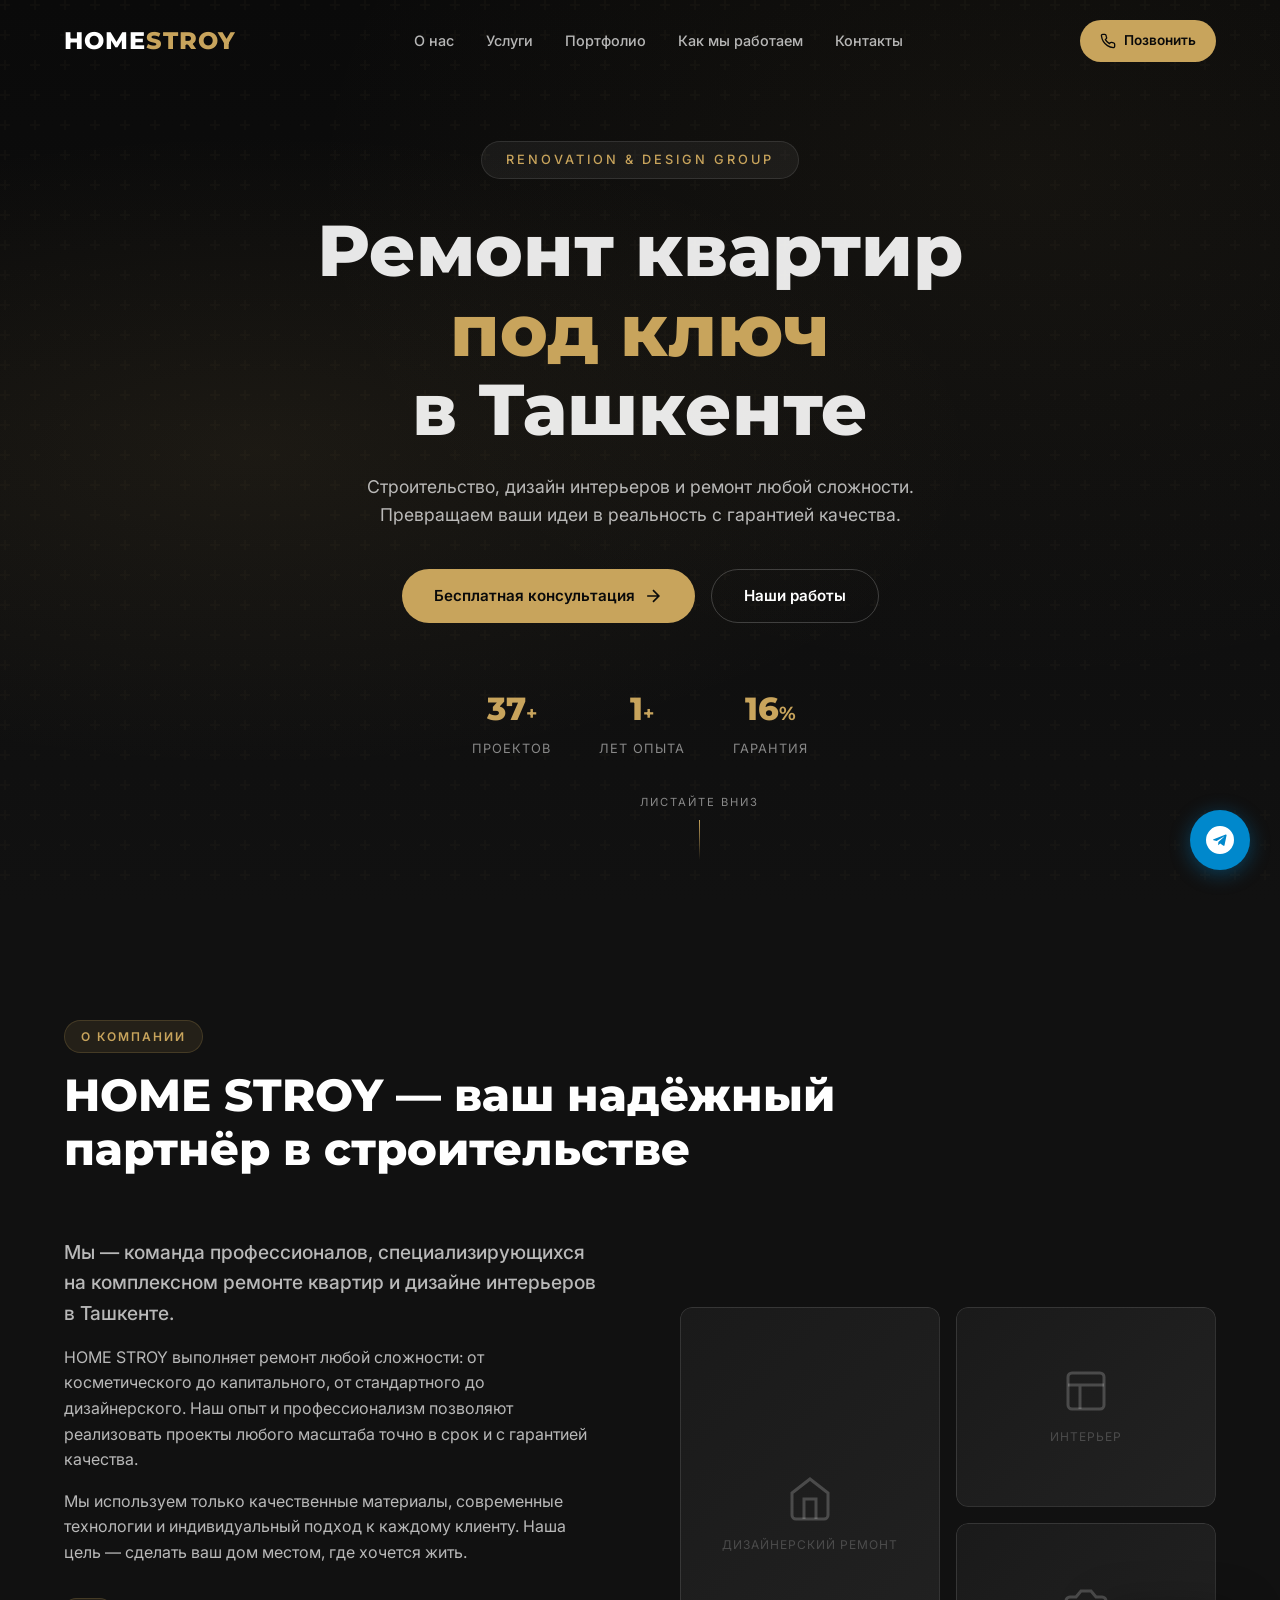
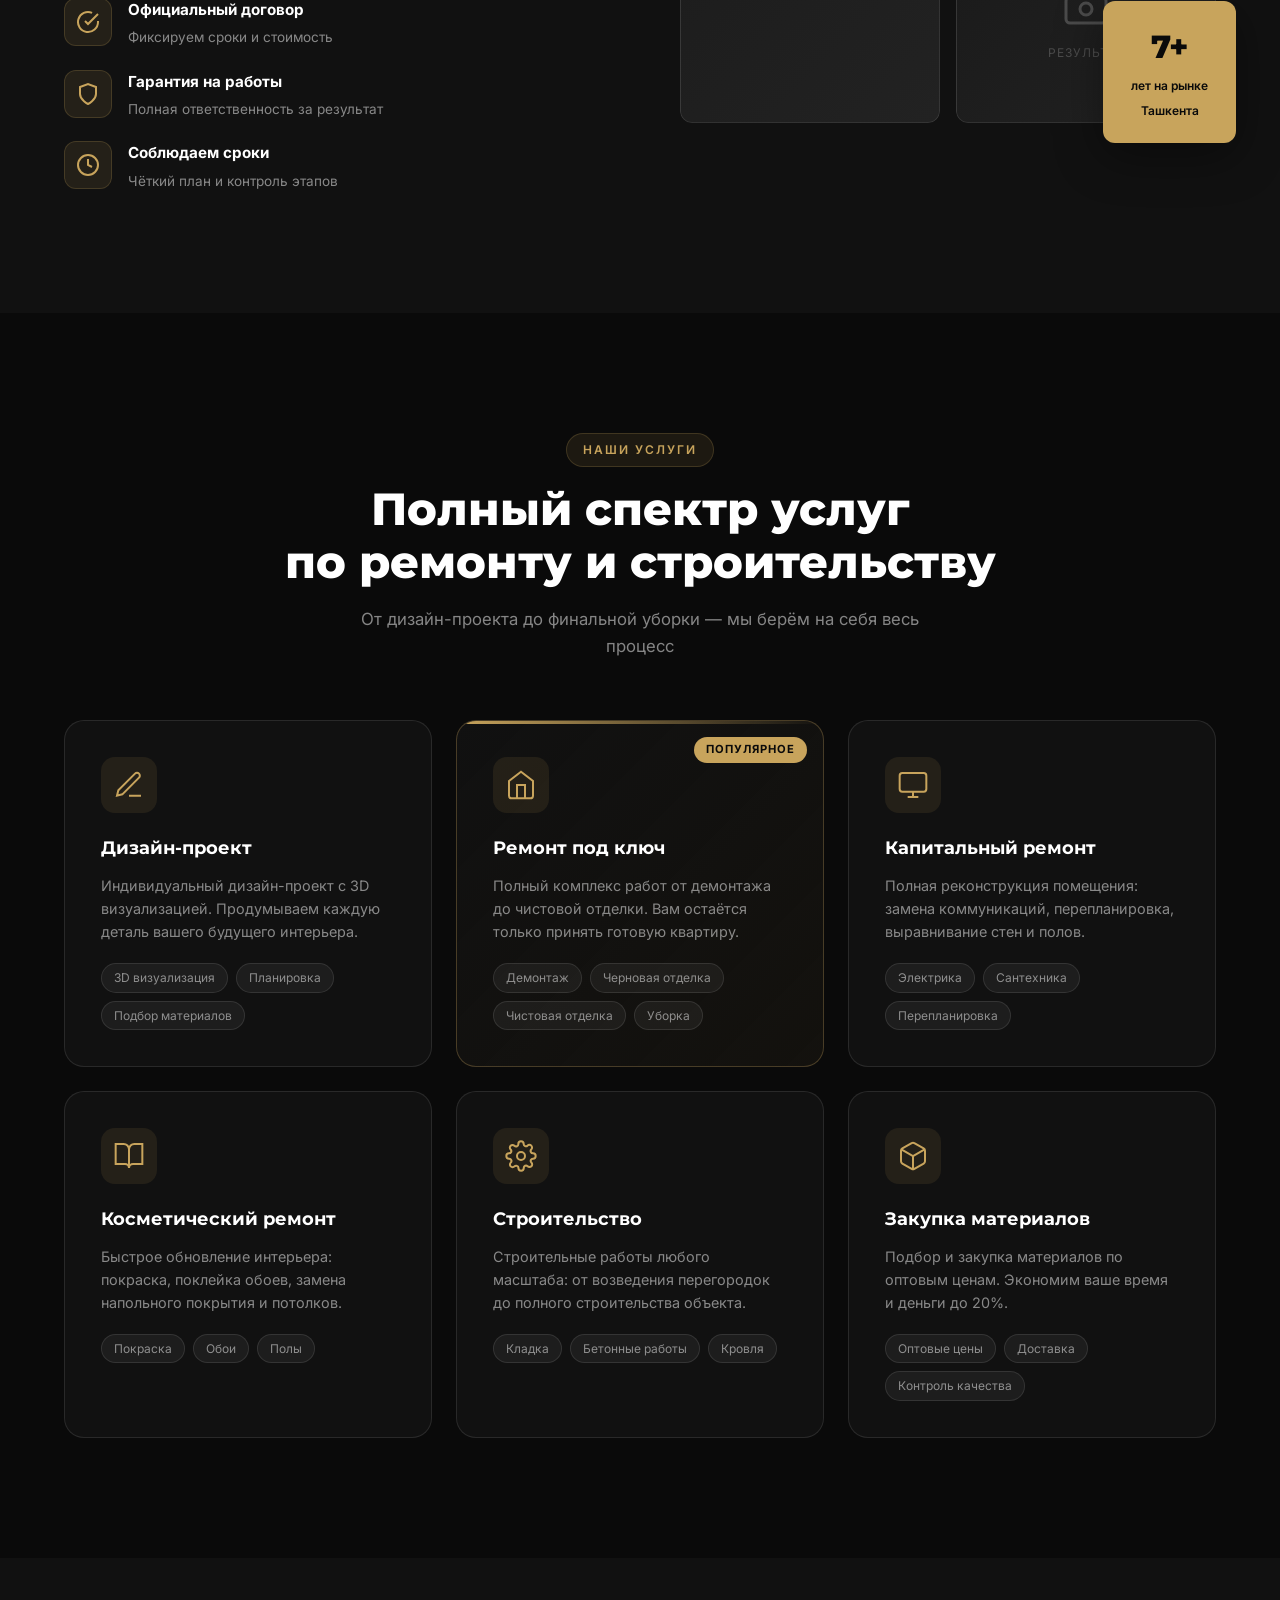
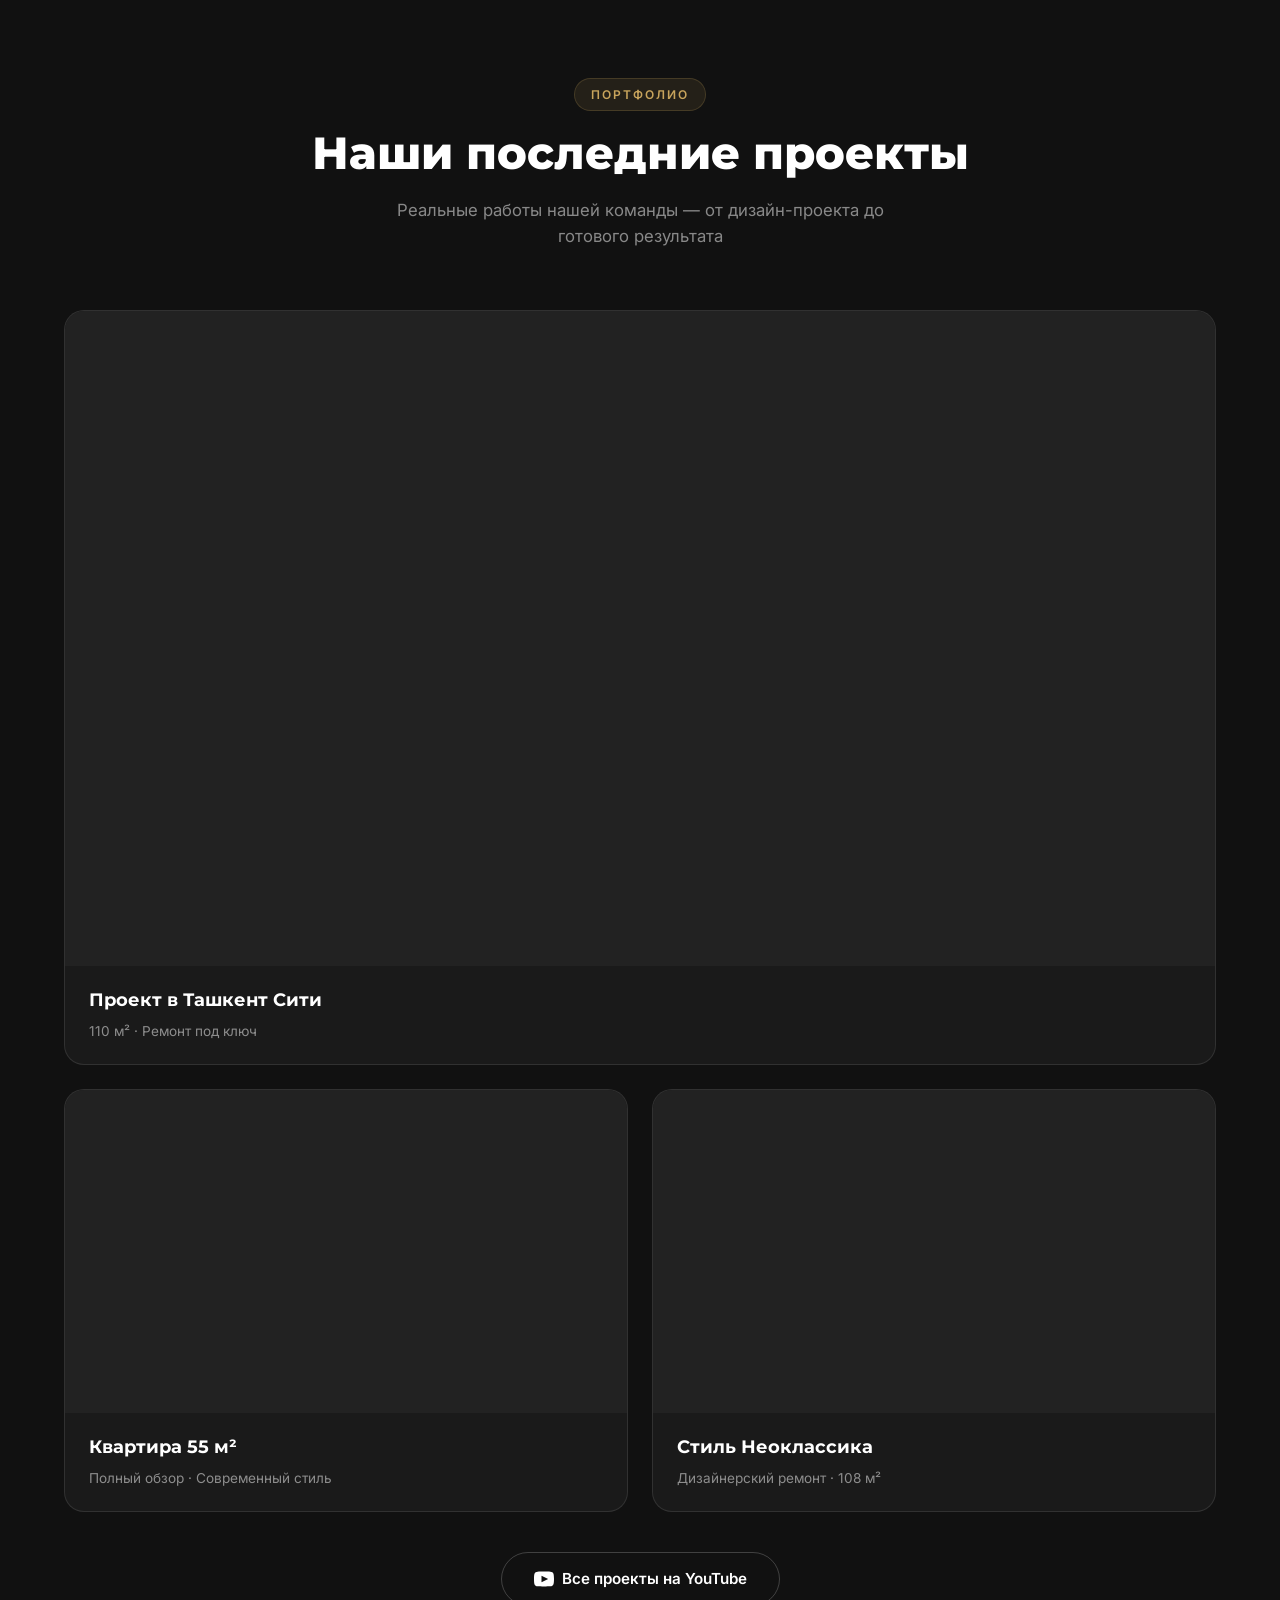
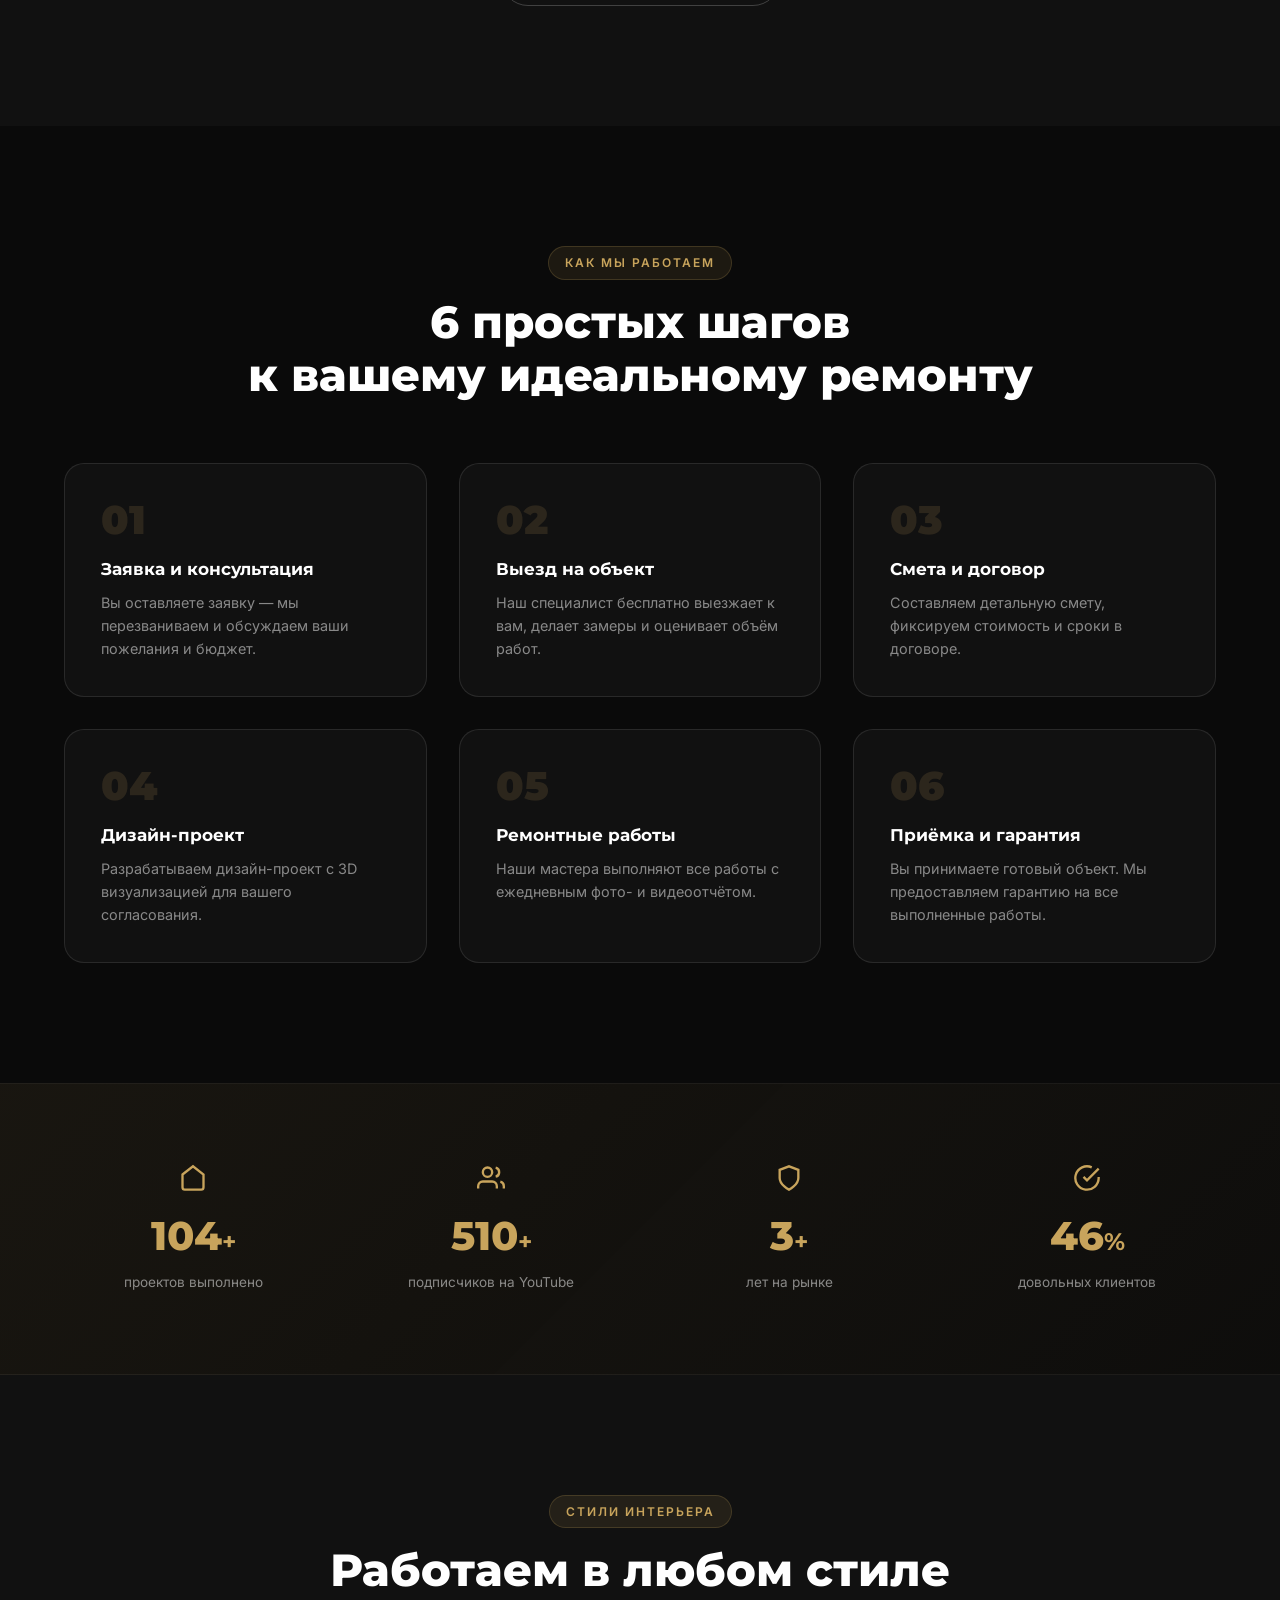
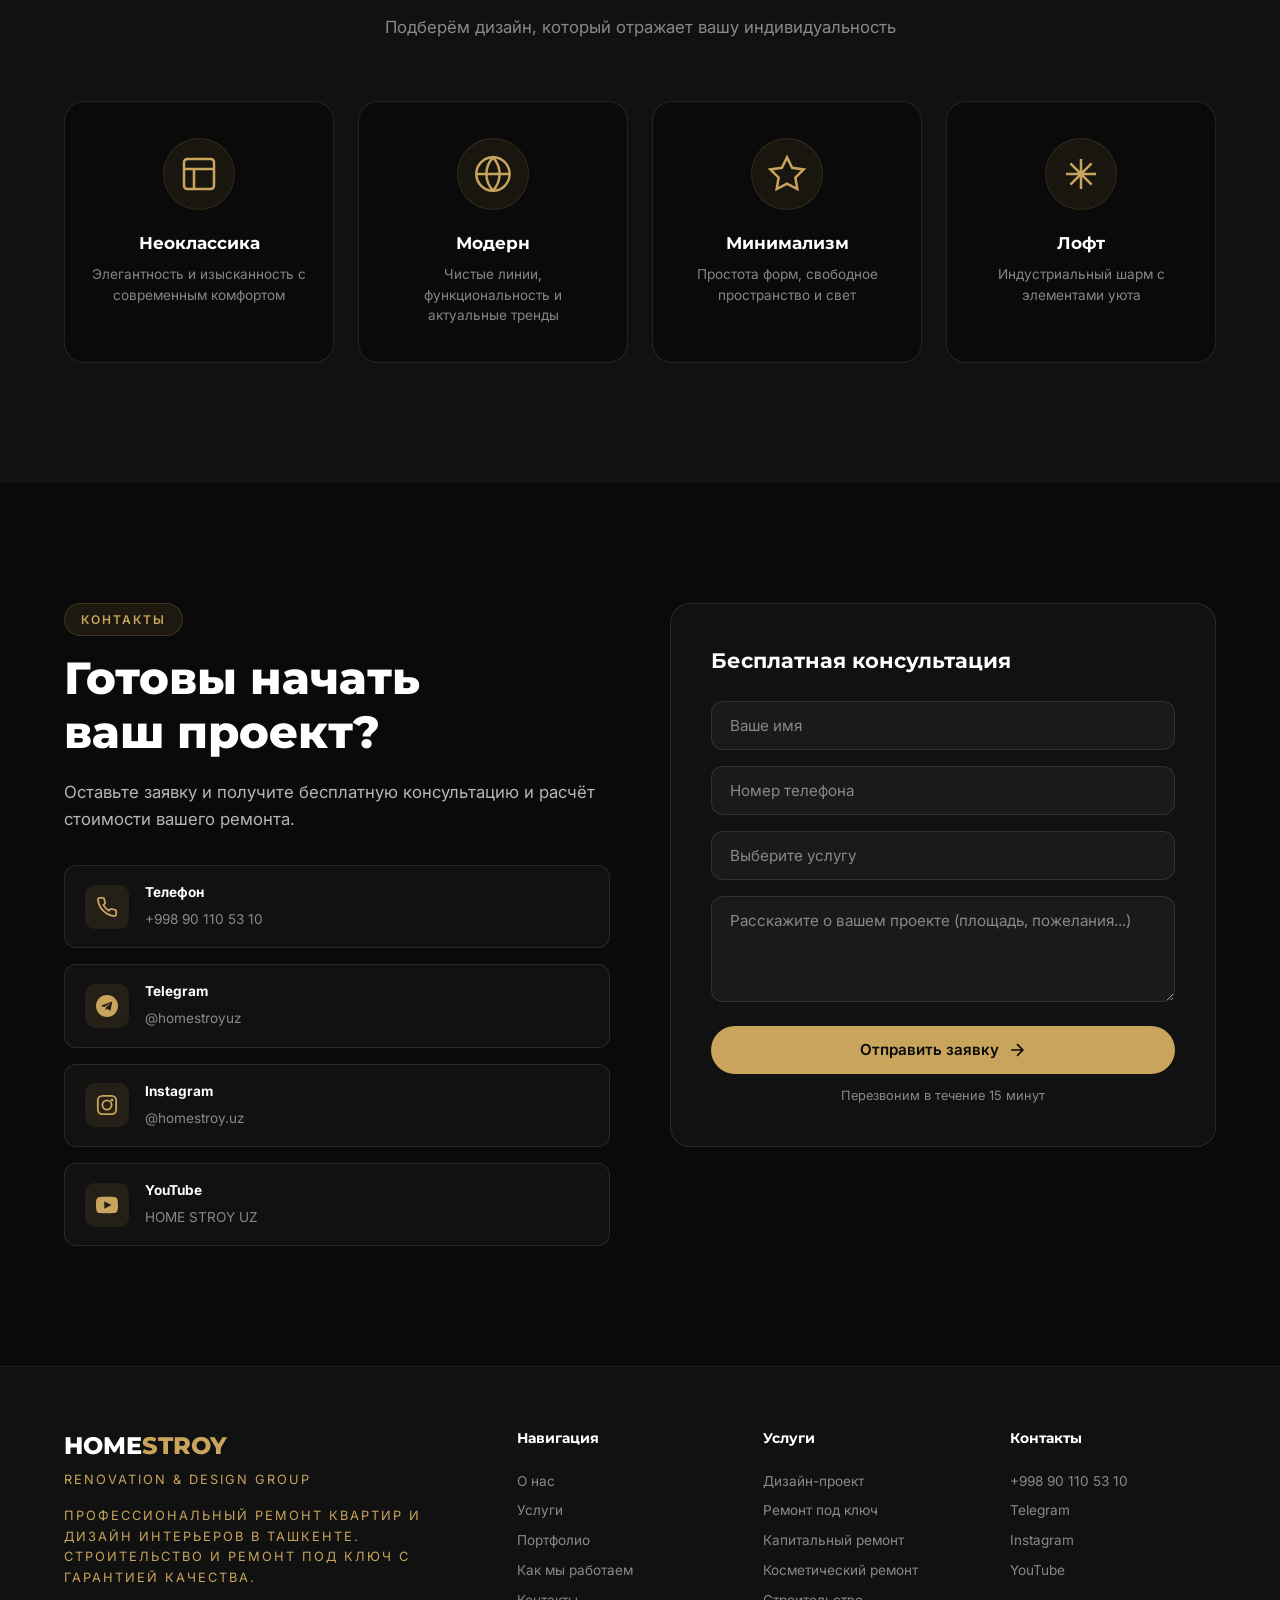
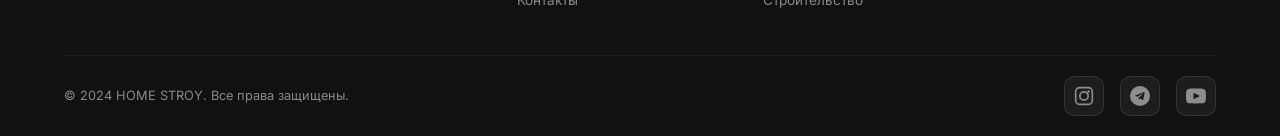
==== commit 996f4c8e: "Исправить регистр YouTube video ID для корректного embed Co-Authored-By: Devin AI <158243242+devin-a" ====
--- a/homestroy/index.html
+++ b/homestroy/index.html
@@ -262,7 +262,7 @@
             <div class="portfolio-grid">
                 <div class="portfolio-card portfolio-large">
                     <div class="portfolio-video">
-                        <iframe src="https://www.youtube.com/embed/eVZhP5LipLM" title="Проект в Ташкент сити 110 м²" frameborder="0" allow="accelerometer; autoplay; clipboard-write; encrypted-media; gyroscope; picture-in-picture" allowfullscreen loading="lazy"></iframe>
+                        <iframe src="https://www.youtube.com/embed/6ILln6aYfwA" title="Проект в Ташкент сити 110 м²" frameborder="0" allow="accelerometer; autoplay; clipboard-write; encrypted-media; gyroscope; picture-in-picture" allowfullscreen loading="lazy"></iframe>
                     </div>
                     <div class="portfolio-info">
                         <h3>Проект в Ташкент Сити</h3>
@@ -271,7 +271,7 @@
                 </div>
                 <div class="portfolio-card">
                     <div class="portfolio-video">
-                        <iframe src="https://www.youtube.com/embed/videoseries?list=UUwSpiGXdKphe-CsBfpbcRyg" title="Обзор квартиры 55m2" frameborder="0" allow="accelerometer; autoplay; clipboard-write; encrypted-media; gyroscope; picture-in-picture" allowfullscreen loading="lazy"></iframe>
+                        <iframe src="https://www.youtube.com/embed/iyrLJRdAb78" title="Обзор квартиры 55m2" frameborder="0" allow="accelerometer; autoplay; clipboard-write; encrypted-media; gyroscope; picture-in-picture" allowfullscreen loading="lazy"></iframe>
                     </div>
                     <div class="portfolio-info">
                         <h3>Квартира 55 м²</h3>
@@ -280,7 +280,7 @@
                 </div>
                 <div class="portfolio-card">
                     <div class="portfolio-video">
-                        <iframe src="https://www.youtube.com/embed/videoseries?list=UUwSpiGXdKphe-CsBfpbcRyg&index=3" title="Ремонт в стиле Неоклассика" frameborder="0" allow="accelerometer; autoplay; clipboard-write; encrypted-media; gyroscope; picture-in-picture" allowfullscreen loading="lazy"></iframe>
+                        <iframe src="https://www.youtube.com/embed/eVzhP5LipLM" title="Ремонт в стиле Неоклассика" frameborder="0" allow="accelerometer; autoplay; clipboard-write; encrypted-media; gyroscope; picture-in-picture" allowfullscreen loading="lazy"></iframe>
                     </div>
                     <div class="portfolio-info">
                         <h3>Стиль Неоклассика</h3>
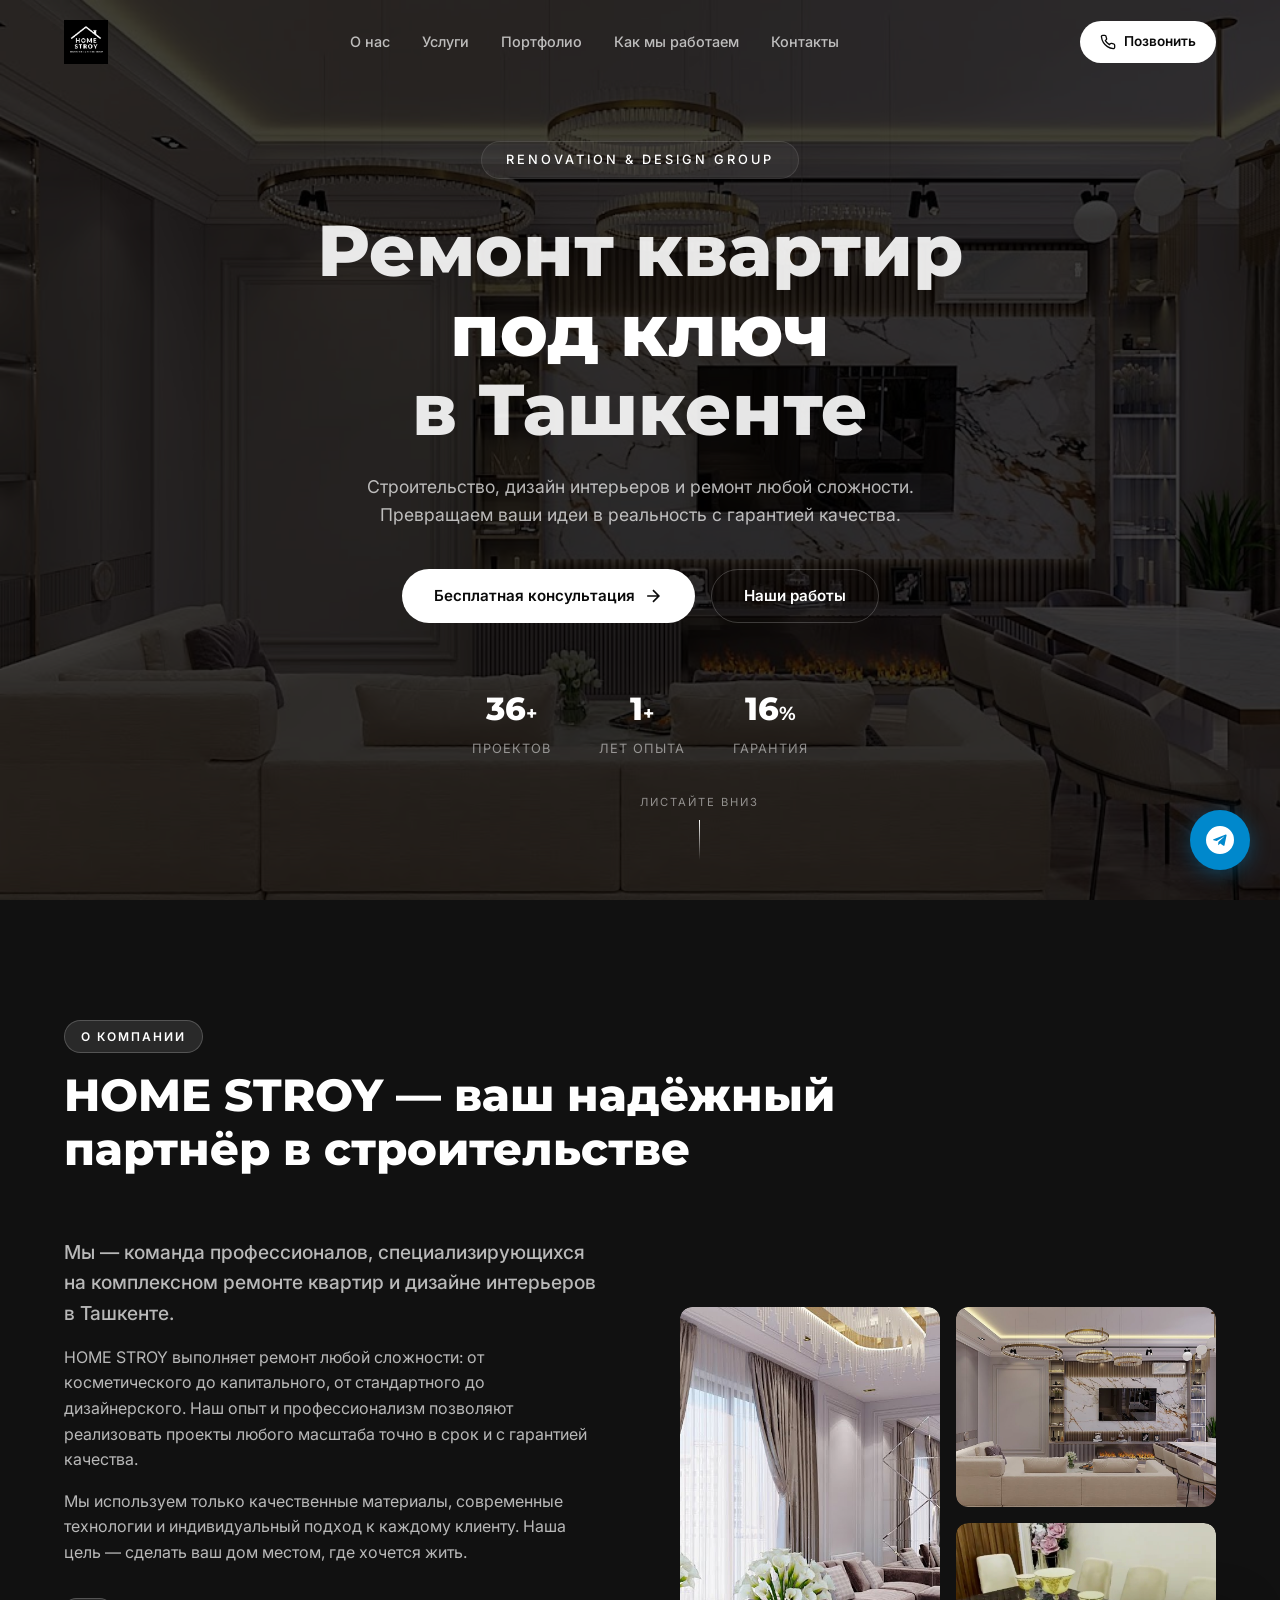
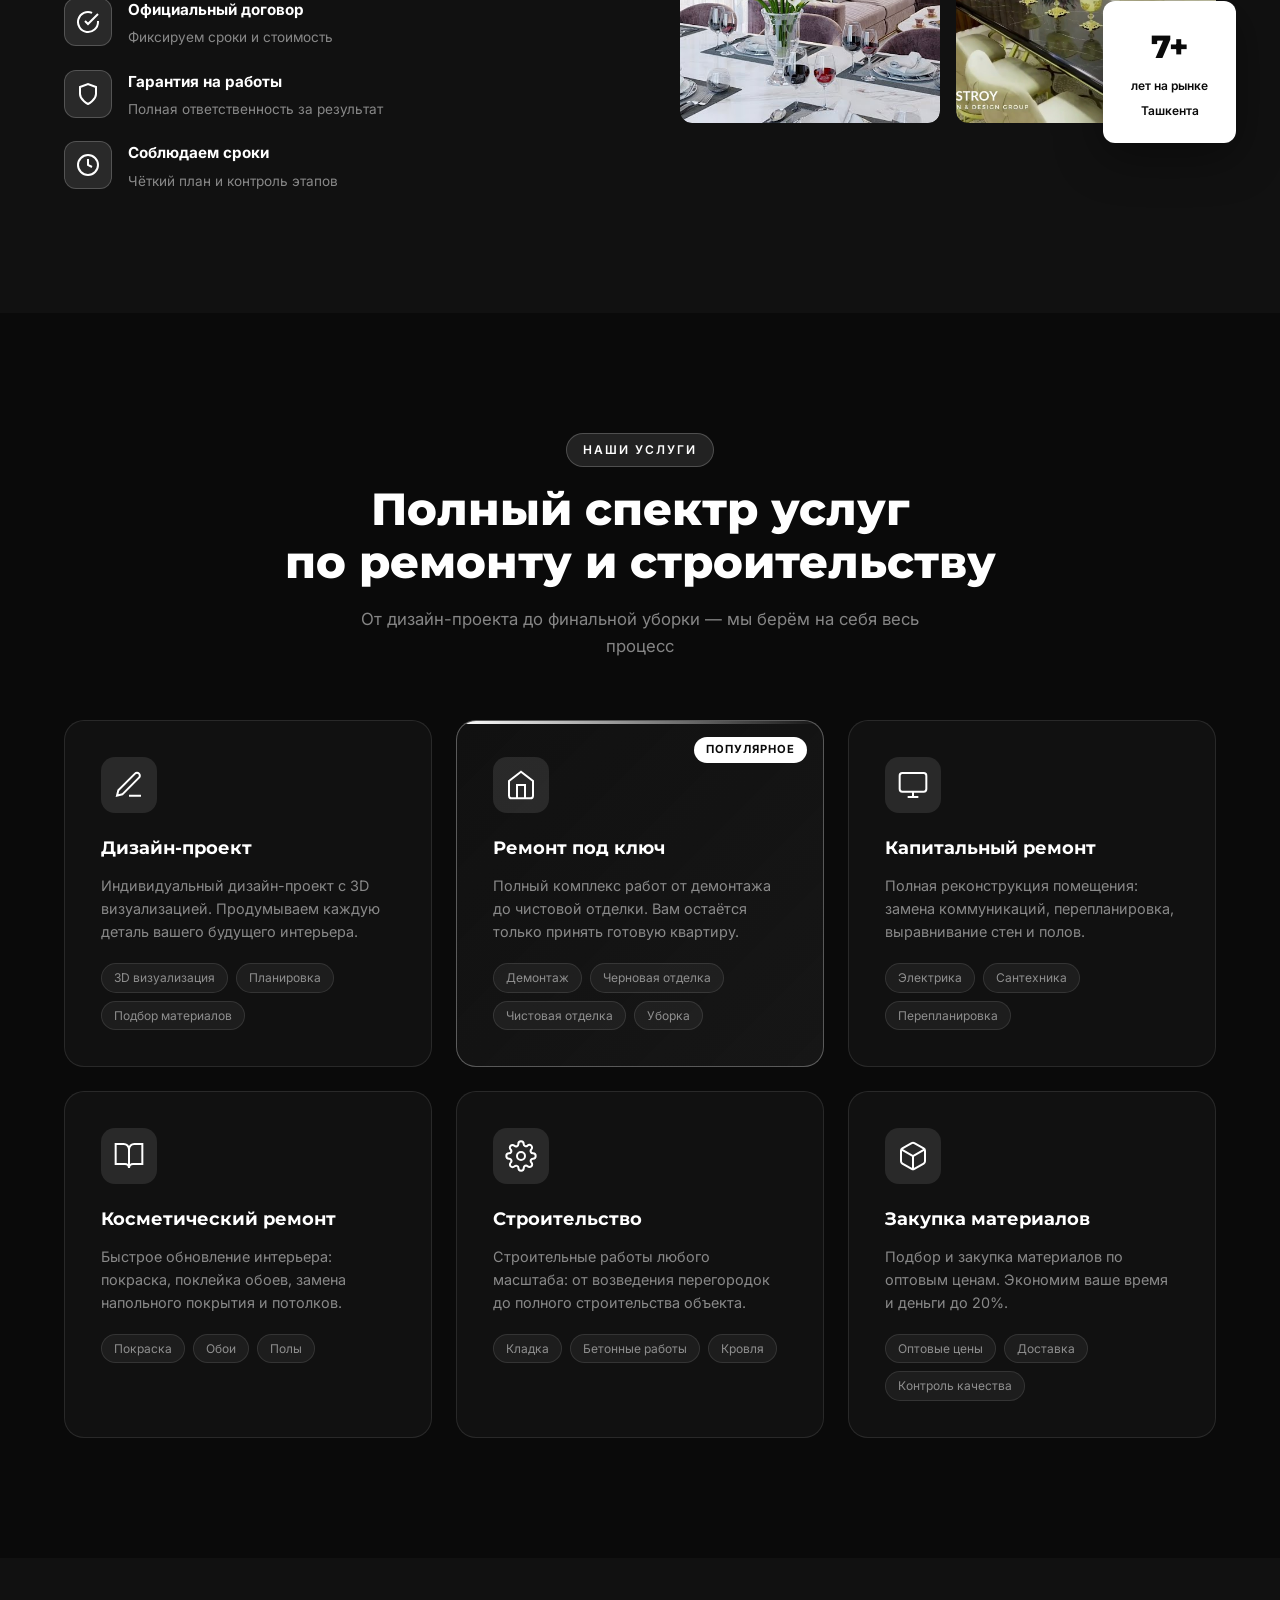
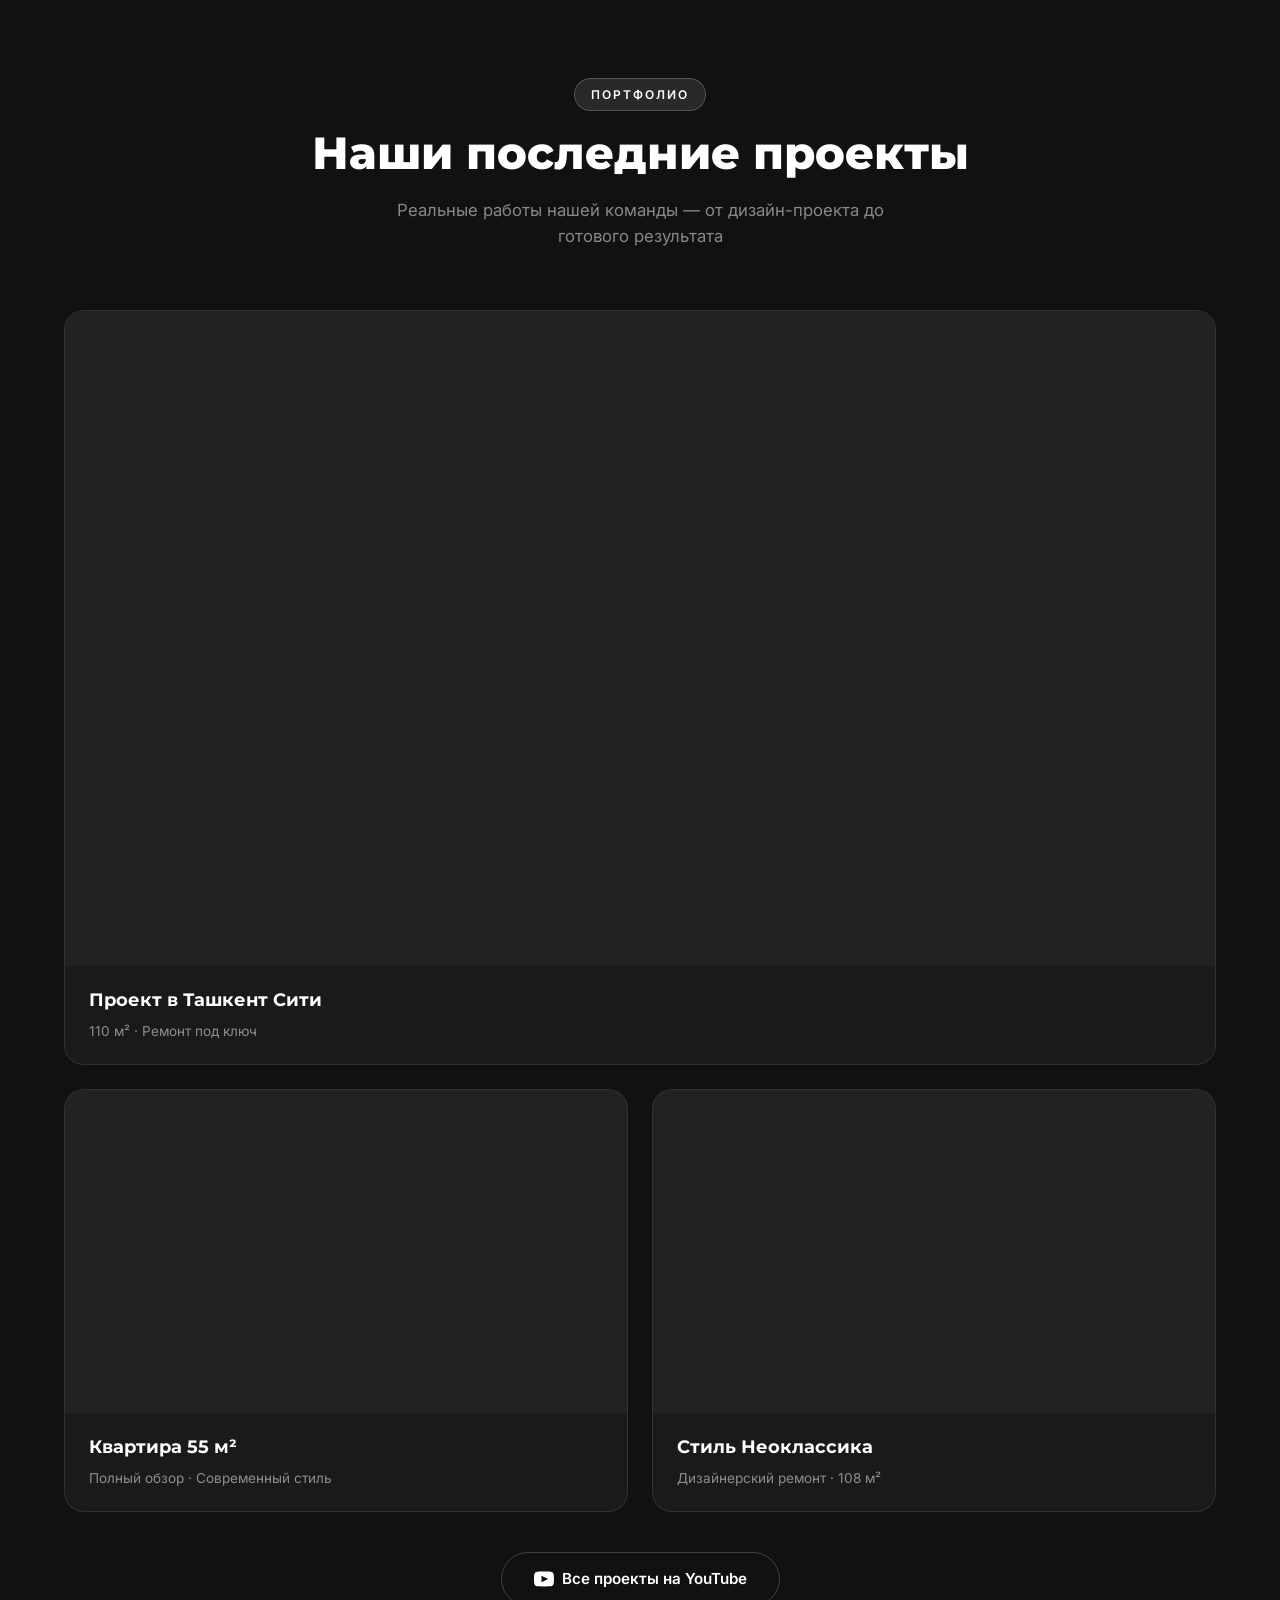
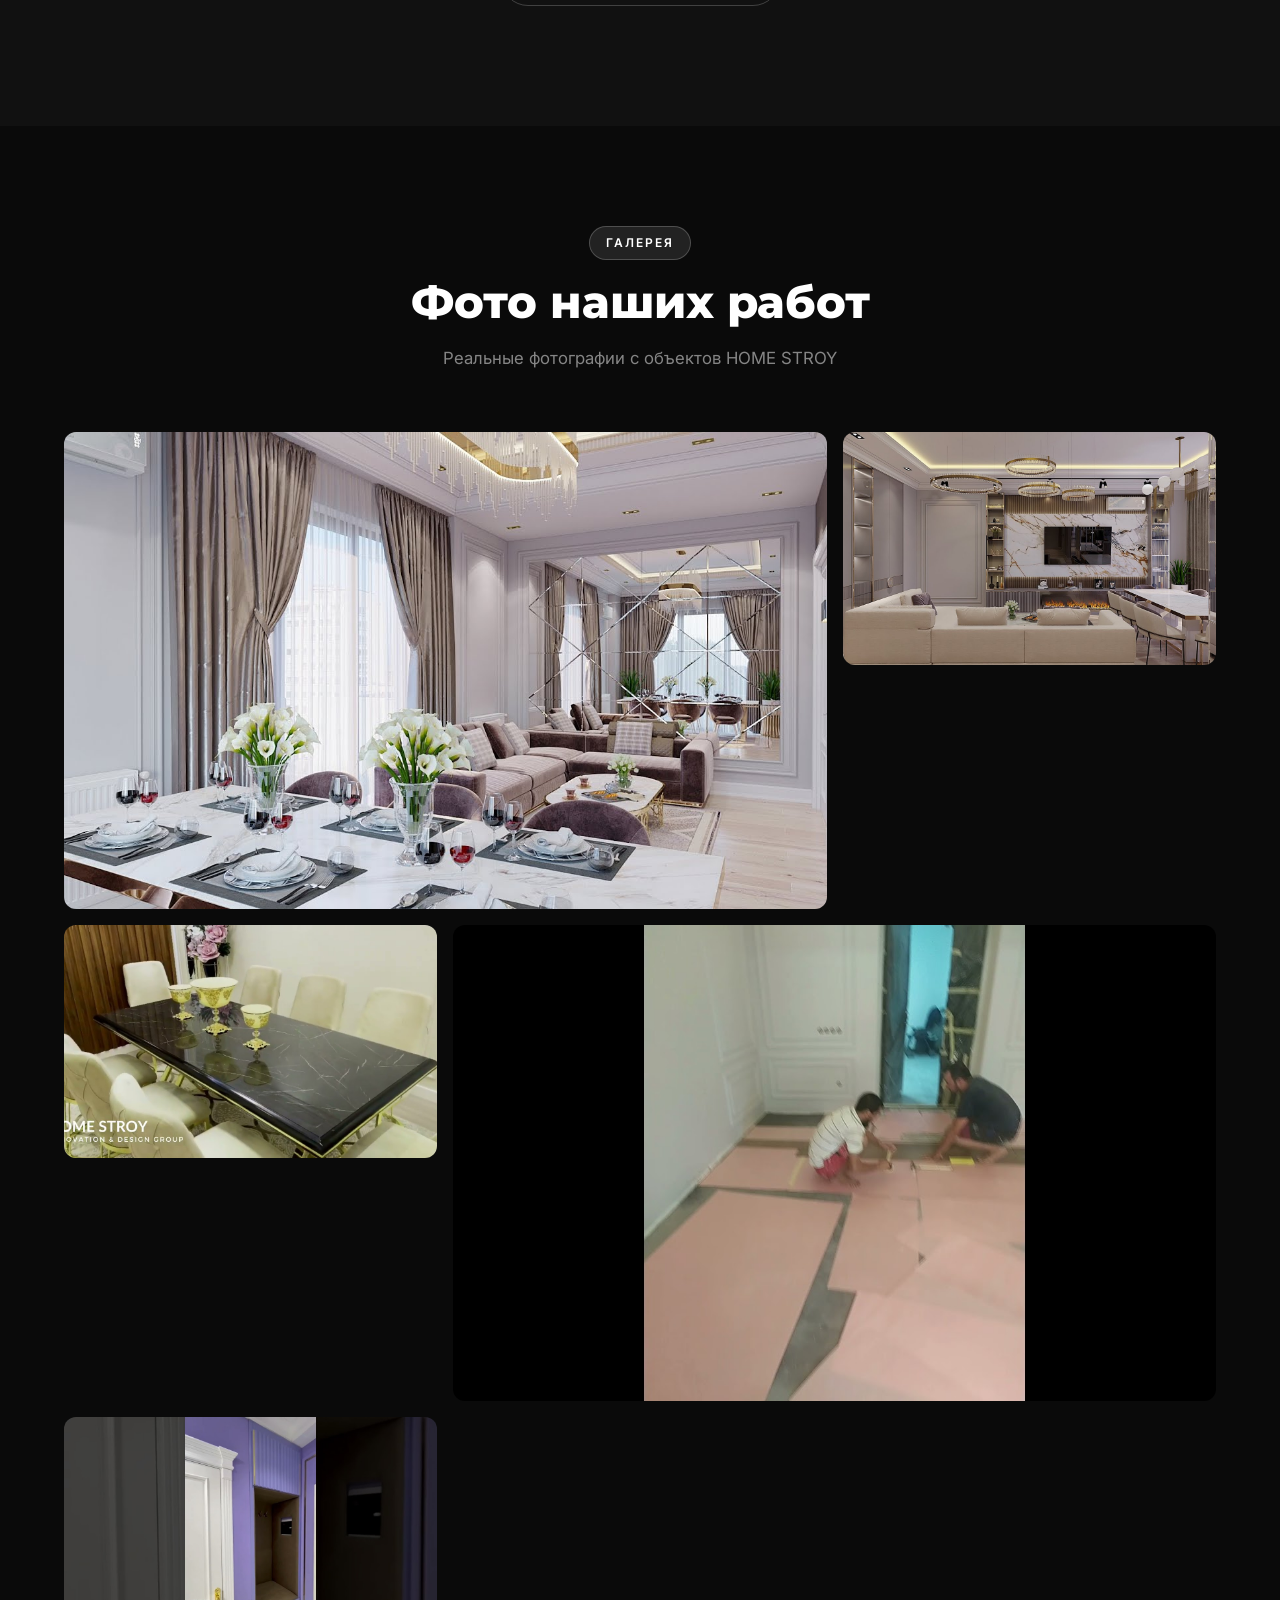
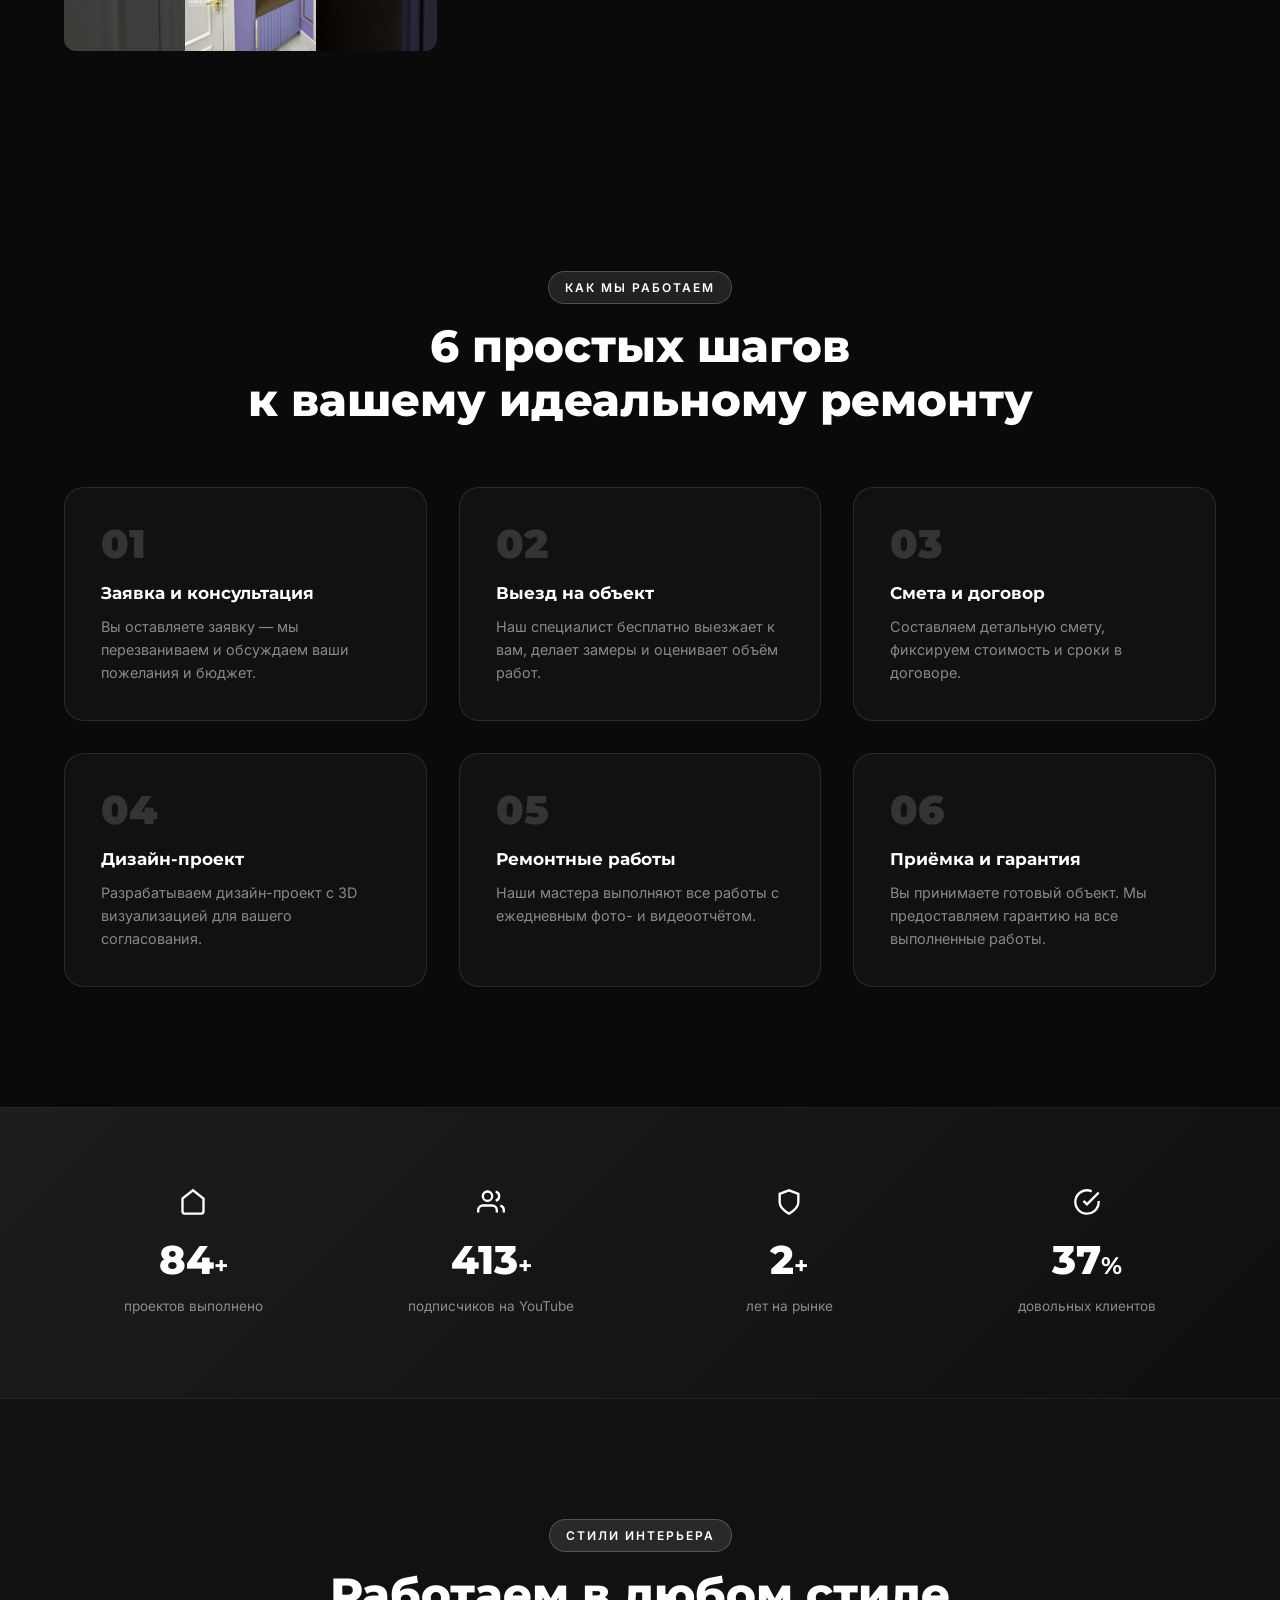
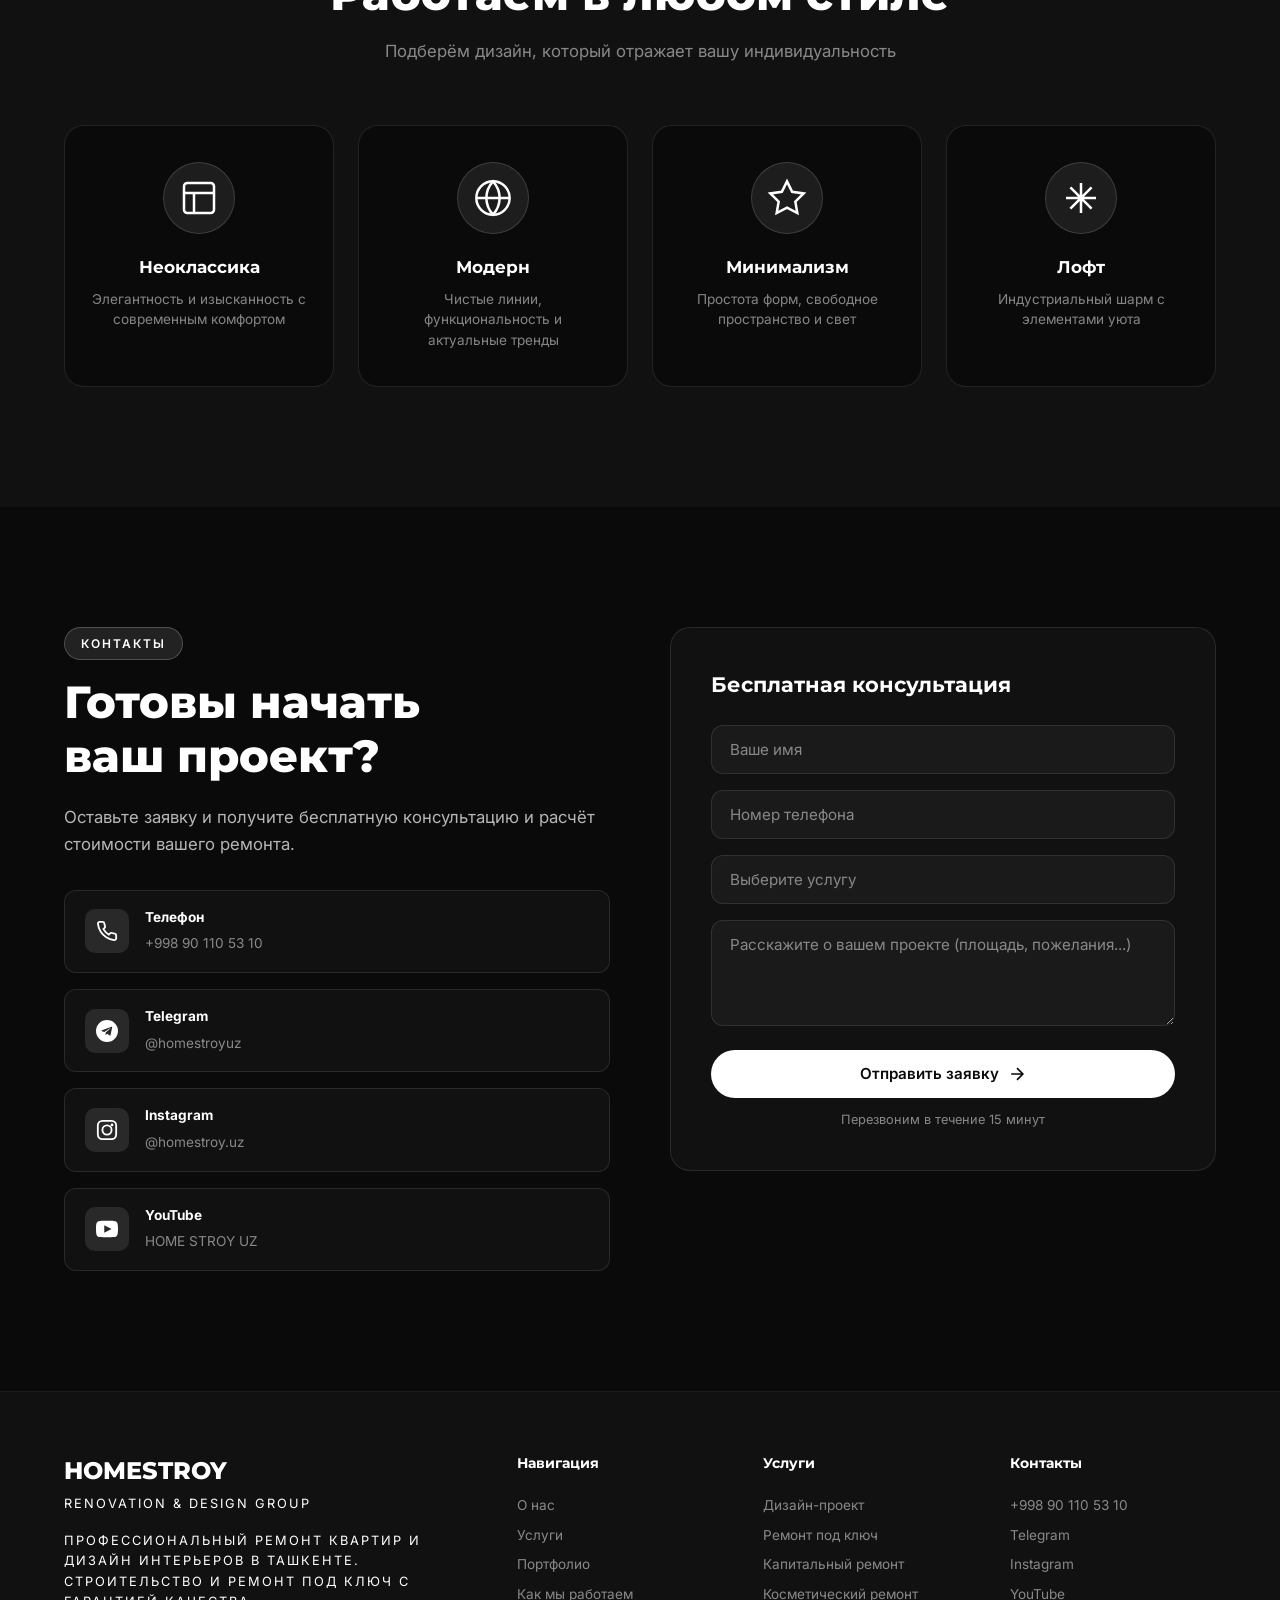
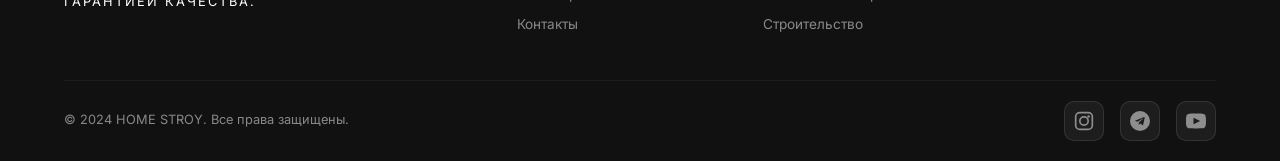
==== commit 8f5f162a: "Чёрно-белая тема + фотографии с YouTube канала + галерея + логотип Co-Authored-By: Devin AI <1582432" ====
--- a/homestroy/index.html
+++ b/homestroy/index.html
@@ -29,7 +29,7 @@
     <nav class="navbar" id="navbar">
         <div class="nav-container">
             <a href="#hero" class="nav-logo">
-                <span class="logo-text">HOME<span class="logo-accent">STROY</span></span>
+                <img src="img/logo.png" alt="HOME STROY" class="nav-logo-img">
             </a>
             <ul class="nav-links" id="navLinks">
                 <li><a href="#about">О нас</a></li>
@@ -140,19 +140,13 @@
                 <div class="about-visual">
                     <div class="about-image-grid">
                         <div class="about-img about-img-1">
-                            <div class="img-placeholder" data-label="Дизайнерский ремонт">
-                                <svg width="48" height="48" viewBox="0 0 24 24" fill="none" stroke="currentColor" stroke-width="1.5"><path d="m3 9 9-7 9 7v11a2 2 0 0 1-2 2H5a2 2 0 0 1-2-2z"/><polyline points="9 22 9 12 15 12 15 22"/></svg>
-                            </div>
+                            <img src="img/project-1.jpg" alt="Дизайнерский ремонт в Ташкент Сити" loading="lazy">
                         </div>
                         <div class="about-img about-img-2">
-                            <div class="img-placeholder" data-label="Интерьер">
-                                <svg width="48" height="48" viewBox="0 0 24 24" fill="none" stroke="currentColor" stroke-width="1.5"><rect x="3" y="3" width="18" height="18" rx="2"/><path d="M3 9h18M9 21V9"/></svg>
-                            </div>
+                            <img src="img/project-2.jpg" alt="Интерьер гостиной" loading="lazy">
                         </div>
                         <div class="about-img about-img-3">
-                            <div class="img-placeholder" data-label="Результат">
-                                <svg width="48" height="48" viewBox="0 0 24 24" fill="none" stroke="currentColor" stroke-width="1.5"><path d="M14.5 4h-5L7 7H4a2 2 0 0 0-2 2v9a2 2 0 0 0 2 2h16a2 2 0 0 0 2-2V9a2 2 0 0 0-2-2h-3l-2.5-3z"/><circle cx="12" cy="13" r="3"/></svg>
-                            </div>
+                            <img src="img/project-3.jpg" alt="Результат ремонта" loading="lazy">
                         </div>
                     </div>
                     <div class="about-badge">
@@ -262,7 +256,7 @@
             <div class="portfolio-grid">
                 <div class="portfolio-card portfolio-large">
                     <div class="portfolio-video">
-                        <iframe src="https://www.youtube.com/embed/6ILln6aYfwA" title="Проект в Ташкент сити 110 м²" frameborder="0" allow="accelerometer; autoplay; clipboard-write; encrypted-media; gyroscope; picture-in-picture" allowfullscreen loading="lazy"></iframe>
+                        <iframe src="https://www.youtube.com/embed/6ILIn6aYfwA" title="Проект в Ташкент сити 110 м²" frameborder="0" allow="accelerometer; autoplay; clipboard-write; encrypted-media; gyroscope; picture-in-picture" allowfullscreen loading="lazy"></iframe>
                     </div>
                     <div class="portfolio-info">
                         <h3>Проект в Ташкент Сити</h3>
@@ -271,7 +265,7 @@
                 </div>
                 <div class="portfolio-card">
                     <div class="portfolio-video">
-                        <iframe src="https://www.youtube.com/embed/iyrLJRdAb78" title="Обзор квартиры 55m2" frameborder="0" allow="accelerometer; autoplay; clipboard-write; encrypted-media; gyroscope; picture-in-picture" allowfullscreen loading="lazy"></iframe>
+                        <iframe src="https://www.youtube.com/embed/iyrtJRdAb78" title="Обзор квартиры 55m2" frameborder="0" allow="accelerometer; autoplay; clipboard-write; encrypted-media; gyroscope; picture-in-picture" allowfullscreen loading="lazy"></iframe>
                     </div>
                     <div class="portfolio-info">
                         <h3>Квартира 55 м²</h3>
@@ -280,7 +274,7 @@
                 </div>
                 <div class="portfolio-card">
                     <div class="portfolio-video">
-                        <iframe src="https://www.youtube.com/embed/eVzhP5LipLM" title="Ремонт в стиле Неоклассика" frameborder="0" allow="accelerometer; autoplay; clipboard-write; encrypted-media; gyroscope; picture-in-picture" allowfullscreen loading="lazy"></iframe>
+                        <iframe src="https://www.youtube.com/embed/eVZhP5LipLM" title="Ремонт в стиле Неоклассика" frameborder="0" allow="accelerometer; autoplay; clipboard-write; encrypted-media; gyroscope; picture-in-picture" allowfullscreen loading="lazy"></iframe>
                     </div>
                     <div class="portfolio-info">
                         <h3>Стиль Неоклассика</h3>
@@ -293,6 +287,49 @@
                     <svg width="20" height="20" viewBox="0 0 24 24" fill="currentColor"><path d="M19.615 3.184c-3.604-.246-11.631-.245-15.23 0C.488 3.45.029 5.804 0 12c.029 6.185.484 8.549 4.385 8.816 3.6.245 11.626.246 15.23 0C23.512 20.55 23.971 18.196 24 12c-.029-6.185-.484-8.549-4.385-8.816zM9 16V8l8 4-8 4z"/></svg>
                     <span>Все проекты на YouTube</span>
                 </a>
+            </div>
+        </div>
+    </section>
+
+    <!-- Gallery Section -->
+    <section class="gallery" id="gallery">
+        <div class="container">
+            <div class="section-header center">
+                <span class="section-tag">Галерея</span>
+                <h2 class="section-title">Фото наших работ</h2>
+                <p class="section-desc">Реальные фотографии с объектов HOME STROY</p>
+            </div>
+            <div class="gallery-grid">
+                <div class="gallery-item gallery-wide">
+                    <img src="img/project-1.jpg" alt="Ремонт квартиры в Ташкент Сити — гостиная" loading="lazy">
+                    <div class="gallery-overlay">
+                        <span>Гостиная — Ташкент Сити, 110 м²</span>
+                    </div>
+                </div>
+                <div class="gallery-item">
+                    <img src="img/project-2.jpg" alt="Современная гостиная с камином" loading="lazy">
+                    <div class="gallery-overlay">
+                        <span>Гостиная — Реализация проекта 108 м²</span>
+                    </div>
+                </div>
+                <div class="gallery-item">
+                    <img src="img/project-3.jpg" alt="Столовая с мраморным столом" loading="lazy">
+                    <div class="gallery-overlay">
+                        <span>Столовая — Дизайнерская мебель</span>
+                    </div>
+                </div>
+                <div class="gallery-item gallery-wide">
+                    <img src="img/project-4.jpg" alt="Процесс ремонта — укладка полов" loading="lazy">
+                    <div class="gallery-overlay">
+                        <span>Процесс работы — Укладка полов</span>
+                    </div>
+                </div>
+                <div class="gallery-item">
+                    <img src="img/project-5.jpg" alt="Прихожая в стиле Неоклассика" loading="lazy">
+                    <div class="gallery-overlay">
+                        <span>Прихожая — Стиль Неоклассика</span>
+                    </div>
+                </div>
             </div>
         </div>
     </section>
--- a/homestroy/style.css
+++ b/homestroy/style.css
@@ -1,8 +1,8 @@
 /* ===== Variables & Reset ===== */
 :root {
-    --primary: #c8a45c;
-    --primary-dark: #b08d3e;
-    --primary-light: #e0c87a;
+    --primary: #ffffff;
+    --primary-dark: #d0d0d0;
+    --primary-light: #f5f5f5;
     --dark: #0a0a0a;
     --dark-2: #111111;
     --dark-3: #1a1a1a;
@@ -165,16 +165,9 @@
     gap: 8px;
 }
 
-.logo-text {
-    font-family: var(--font-heading);
-    font-size: 1.5rem;
-    font-weight: 800;
-    color: var(--white);
-    letter-spacing: 1px;
-}
-
-.logo-accent {
-    color: var(--primary);
+.nav-logo-img {
+    height: 44px;
+    width: auto;
 }
 
 .nav-links {
@@ -232,7 +225,7 @@
 .nav-cta:hover {
     background: var(--primary-light);
     transform: translateY(-2px);
-    box-shadow: 0 4px 20px rgba(200,164,92,0.3);
+    box-shadow: 0 4px 20px rgba(255,255,255,0.3);
 }
 
 .nav-toggle {
@@ -278,16 +271,13 @@
 .hero-bg {
     position: absolute;
     inset: 0;
-    background:
-        radial-gradient(ellipse at 20% 50%, rgba(200,164,92,0.08) 0%, transparent 50%),
-        radial-gradient(ellipse at 80% 20%, rgba(200,164,92,0.05) 0%, transparent 50%),
-        linear-gradient(180deg, var(--dark) 0%, var(--dark-2) 100%);
+    background: url('img/project-2.jpg') center/cover no-repeat;
 }
 
 .hero-overlay {
     position: absolute;
     inset: 0;
-    background: url("data:image/svg+xml,%3Csvg width='60' height='60' viewBox='0 0 60 60' xmlns='http://www.w3.org/2000/svg'%3E%3Cg fill='none' fill-rule='evenodd'%3E%3Cg fill='%23c8a45c' fill-opacity='0.03'%3E%3Cpath d='M36 34v-4h-2v4h-4v2h4v4h2v-4h4v-2h-4zm0-30V0h-2v4h-4v2h4v4h2V6h4V4h-4zM6 34v-4H4v4H0v2h4v4h2v-4h4v-2H6zM6 4V0H4v4H0v2h4v4h2V6h4V4H6z'/%3E%3C/g%3E%3C/g%3E%3C/svg%3E");
+    background: rgba(0,0,0,0.75);
 }
 
 .hero-content {
@@ -447,9 +437,9 @@
 }
 
 .btn-primary:hover {
-    background: var(--primary-light);
+    background: var(--primary-dark);
     transform: translateY(-2px);
-    box-shadow: 0 8px 30px rgba(200,164,92,0.3);
+    box-shadow: 0 8px 30px rgba(255,255,255,0.2);
 }
 
 .btn-outline {
@@ -481,8 +471,8 @@
 .section-tag {
     display: inline-block;
     padding: 6px 16px;
-    background: rgba(200,164,92,0.1);
-    border: 1px solid rgba(200,164,92,0.2);
+    background: rgba(255,255,255,0.1);
+    border: 1px solid rgba(255,255,255,0.2);
     border-radius: 50px;
     font-size: 0.75rem;
     font-weight: 600;
@@ -549,8 +539,8 @@
 .feature-icon {
     width: 48px;
     height: 48px;
-    background: rgba(200,164,92,0.1);
-    border: 1px solid rgba(200,164,92,0.2);
+    background: rgba(255,255,255,0.1);
+    border: 1px solid rgba(255,255,255,0.2);
     border-radius: 12px;
     display: flex;
     align-items: center;
@@ -587,31 +577,15 @@
     overflow: hidden;
 }
 
+.about-img img {
+    width: 100%;
+    height: 100%;
+    object-fit: cover;
+    border-radius: var(--radius);
+}
+
 .about-img-1 {
     grid-row: 1 / 3;
-}
-
-.img-placeholder {
-    width: 100%;
-    height: 100%;
-    background: linear-gradient(135deg, var(--dark-3), var(--dark-4));
-    display: flex;
-    flex-direction: column;
-    align-items: center;
-    justify-content: center;
-    gap: 12px;
-    color: var(--white-20);
-    border: 1px solid var(--white-10);
-    border-radius: var(--radius);
-    position: relative;
-}
-
-.img-placeholder::after {
-    content: attr(data-label);
-    font-size: 0.75rem;
-    color: var(--white-20);
-    letter-spacing: 1px;
-    text-transform: uppercase;
 }
 
 .about-badge {
@@ -674,7 +648,7 @@
 }
 
 .service-card:hover {
-    border-color: rgba(200,164,92,0.3);
+    border-color: rgba(255,255,255,0.3);
     transform: translateY(-4px);
     box-shadow: 0 12px 40px rgba(0,0,0,0.3);
 }
@@ -684,8 +658,8 @@
 }
 
 .service-card.featured {
-    border-color: rgba(200,164,92,0.3);
-    background: linear-gradient(135deg, var(--dark-2), rgba(200,164,92,0.05));
+    border-color: rgba(255,255,255,0.3);
+    background: linear-gradient(135deg, var(--dark-2), rgba(255,255,255,0.05));
 }
 
 .service-card.featured::before {
@@ -709,7 +683,7 @@
 .service-icon {
     width: 56px;
     height: 56px;
-    background: rgba(200,164,92,0.1);
+    background: rgba(255,255,255,0.1);
     border-radius: 14px;
     display: flex;
     align-items: center;
@@ -769,7 +743,7 @@
 }
 
 .portfolio-card:hover {
-    border-color: rgba(200,164,92,0.3);
+    border-color: rgba(255,255,255,0.3);
     transform: translateY(-4px);
 }
 
@@ -808,6 +782,71 @@
 .portfolio-cta {
     text-align: center;
     margin-top: 40px;
+}
+
+/* ===== Gallery ===== */
+.gallery {
+    padding: 100px 0;
+    background: var(--dark);
+}
+
+.gallery-grid {
+    display: grid;
+    grid-template-columns: repeat(3, 1fr);
+    gap: 16px;
+}
+
+.gallery-item {
+    position: relative;
+    border-radius: var(--radius);
+    overflow: hidden;
+    aspect-ratio: 16/10;
+    cursor: pointer;
+}
+
+.gallery-item.gallery-wide {
+    grid-column: span 2;
+}
+
+.gallery-item img {
+    width: 100%;
+    height: 100%;
+    object-fit: cover;
+    transition: transform 0.5s ease;
+}
+
+.gallery-item:hover img {
+    transform: scale(1.05);
+}
+
+.gallery-overlay {
+    position: absolute;
+    inset: 0;
+    background: linear-gradient(to top, rgba(0,0,0,0.7) 0%, transparent 60%);
+    display: flex;
+    align-items: flex-end;
+    padding: 20px;
+    opacity: 0;
+    transition: opacity 0.3s ease;
+}
+
+.gallery-item:hover .gallery-overlay {
+    opacity: 1;
+}
+
+.gallery-overlay span {
+    color: var(--white);
+    font-size: 0.9rem;
+    font-weight: 500;
+}
+
+@media (max-width: 768px) {
+    .gallery-grid {
+        grid-template-columns: 1fr;
+    }
+    .gallery-item.gallery-wide {
+        grid-column: span 1;
+    }
 }
 
 /* ===== Process ===== */
@@ -832,7 +871,7 @@
 }
 
 .process-step:hover {
-    border-color: rgba(200,164,92,0.3);
+    border-color: rgba(255,255,255,0.3);
     transform: translateY(-4px);
 }
 
@@ -840,7 +879,7 @@
     font-family: var(--font-heading);
     font-size: 2.5rem;
     font-weight: 900;
-    color: rgba(200,164,92,0.15);
+    color: rgba(255,255,255,0.15);
     margin-bottom: 16px;
     line-height: 1;
 }
@@ -862,7 +901,7 @@
 /* ===== Stats ===== */
 .stats {
     padding: 80px 0;
-    background: linear-gradient(135deg, rgba(200,164,92,0.08), rgba(200,164,92,0.02));
+    background: linear-gradient(135deg, rgba(255,255,255,0.08), rgba(255,255,255,0.02));
     border-top: 1px solid var(--white-05);
     border-bottom: 1px solid var(--white-05);
 }
@@ -927,7 +966,7 @@
 }
 
 .style-card:hover {
-    border-color: rgba(200,164,92,0.3);
+    border-color: rgba(255,255,255,0.3);
     transform: translateY(-4px);
 }
 
@@ -939,8 +978,8 @@
     width: 72px;
     height: 72px;
     margin: 0 auto;
-    background: rgba(200,164,92,0.08);
-    border: 1px solid rgba(200,164,92,0.15);
+    background: rgba(255,255,255,0.08);
+    border: 1px solid rgba(255,255,255,0.15);
     border-radius: 50%;
     display: flex;
     align-items: center;
@@ -950,7 +989,7 @@
 }
 
 .style-card:hover .style-icon-wrap {
-    background: rgba(200,164,92,0.15);
+    background: rgba(255,255,255,0.15);
     transform: scale(1.05);
 }
 
@@ -1005,14 +1044,14 @@
 }
 
 .contact-item:hover {
-    border-color: rgba(200,164,92,0.3);
+    border-color: rgba(255,255,255,0.3);
     background: var(--dark-3);
 }
 
 .contact-icon {
     width: 44px;
     height: 44px;
-    background: rgba(200,164,92,0.1);
+    background: rgba(255,255,255,0.1);
     border-radius: 10px;
     display: flex;
     align-items: center;
@@ -1087,7 +1126,7 @@
 .form-group select:focus,
 .form-group textarea:focus {
     border-color: var(--primary);
-    box-shadow: 0 0 0 3px rgba(200,164,92,0.1);
+    box-shadow: 0 0 0 3px rgba(255,255,255,0.1);
 }
 
 .form-group textarea {
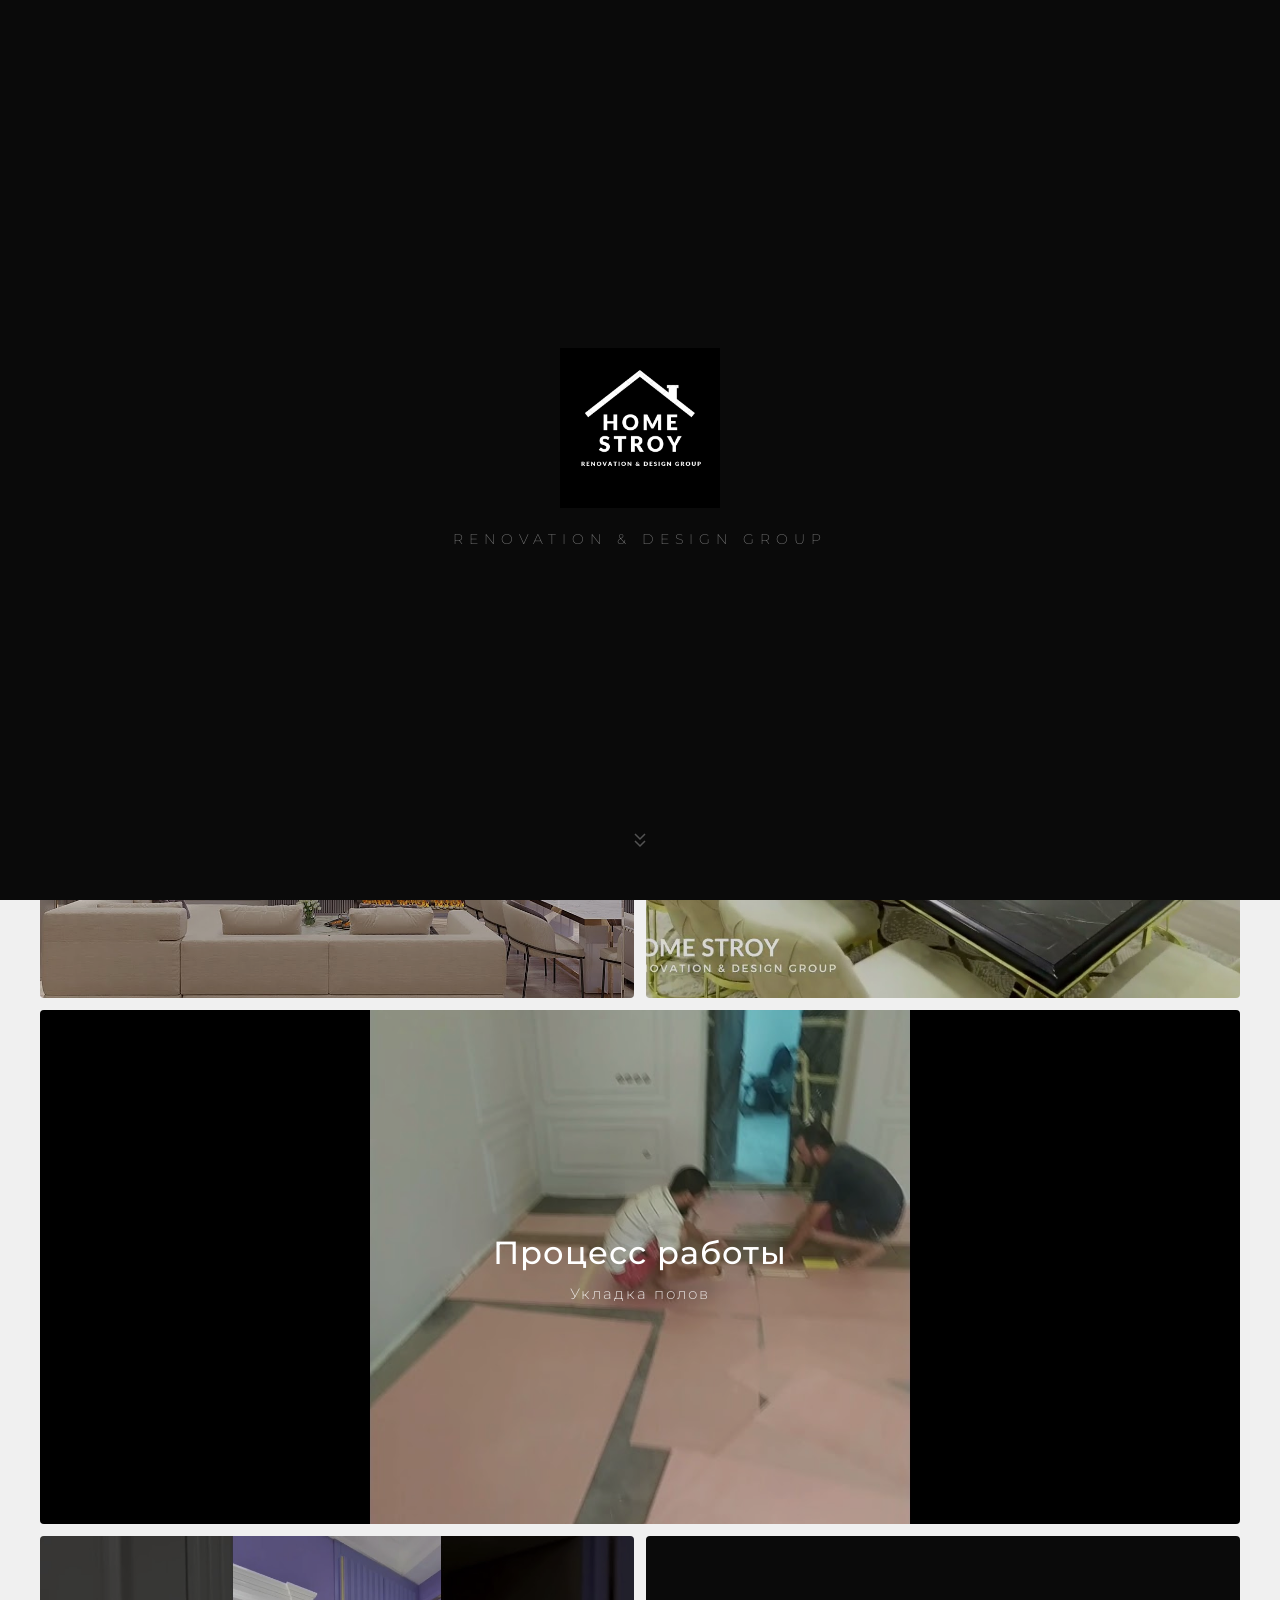
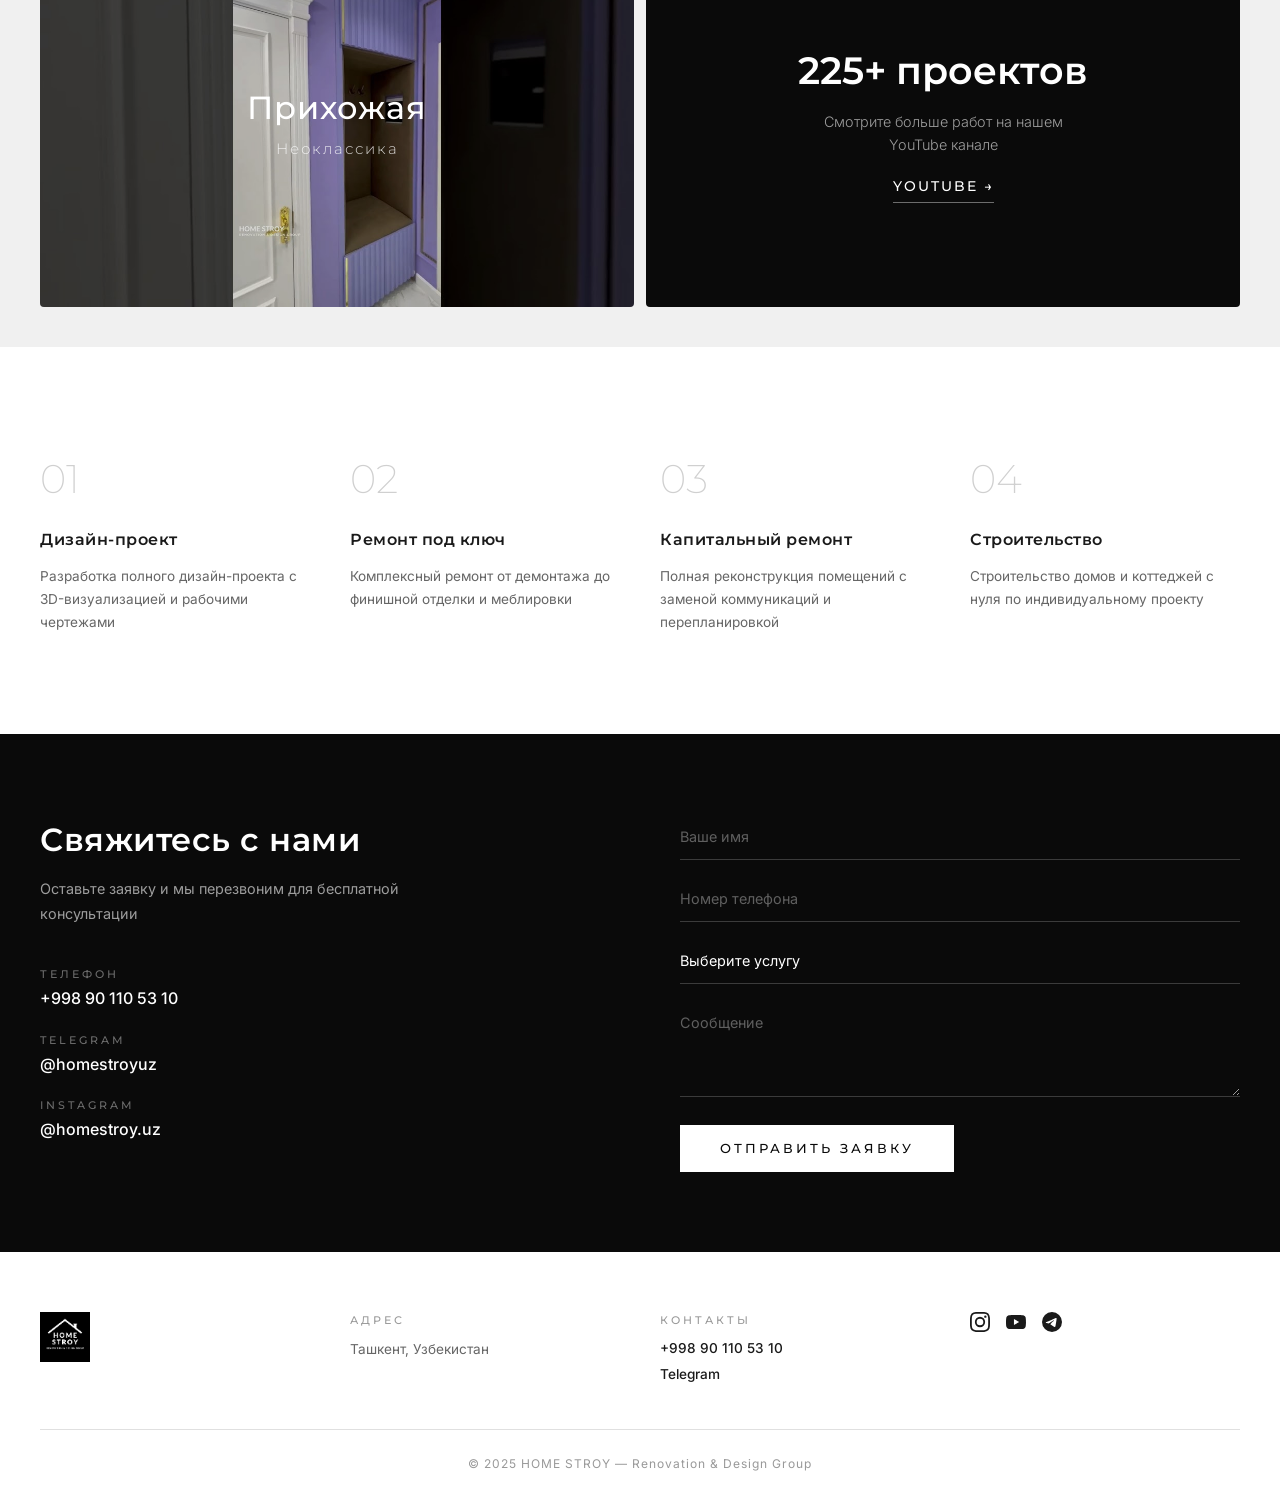
==== commit 30dc89af: "Полный редизайн в стиле micasa-design.com — минималистичный портфолио-сайт Co-Authored-By: Devin AI " ====
--- a/homestroy/index.html
+++ b/homestroy/index.html
@@ -4,610 +4,192 @@
     <meta charset="UTF-8">
     <meta name="viewport" content="width=device-width, initial-scale=1.0">
     <title>HOME STROY — Ремонт квартир под ключ | Ташкент</title>
-    <meta name="description" content="HOME STROY — профессиональный ремонт квартир и дизайн интерьеров в Ташкенте. Строительство и ремонт под ключ. Более 225 реализованных проектов. +99890 110 53 10">
+    <meta name="description" content="HOME STROY — профессиональный ремонт квартир и дизайн интерьеров в Ташкенте. Строительство и ремонт под ключ. Более 225 реализованных проектов.">
     <meta name="keywords" content="HOME STROY, ремонт квартир, Ташкент, дизайн интерьера, ремонт под ключ, строительство, евроремонт, homestroy.uz">
     <meta property="og:title" content="HOME STROY — Ремонт квартир под ключ | Ташкент">
-    <meta property="og:description" content="Профессиональный ремонт квартир и дизайн интерьеров в Ташкенте. Строительство и ремонт под ключ.">
+    <meta property="og:description" content="Профессиональный ремонт квартир и дизайн интерьеров в Ташкенте.">
     <meta property="og:type" content="website">
     <link rel="preconnect" href="https://fonts.googleapis.com">
     <link rel="preconnect" href="https://fonts.gstatic.com" crossorigin>
-    <link href="https://fonts.googleapis.com/css2?family=Montserrat:wght@300;400;500;600;700;800;900&family=Inter:wght@300;400;500;600;700&display=swap" rel="stylesheet">
+    <link href="https://fonts.googleapis.com/css2?family=Montserrat:wght@200;300;400;500;600;700;800&family=Inter:wght@300;400;500;600&display=swap" rel="stylesheet">
     <link rel="stylesheet" href="style.css">
 </head>
 <body>
 
     <!-- Preloader -->
     <div class="preloader" id="preloader">
-        <div class="preloader-content">
-            <div class="preloader-logo">HOME<span>STROY</span></div>
-            <div class="preloader-tagline">Renovation & Design Group</div>
-            <div class="preloader-bar"><div class="preloader-progress"></div></div>
+        <img src="img/logo.png" alt="HOME STROY" class="preloader-logo">
+        <div class="preloader-tagline">Renovation & Design Group</div>
+        <div class="scroll-hint">
+            <svg width="24" height="24" viewBox="0 0 24 24" fill="none" stroke="currentColor" stroke-width="1.5"><path d="M7 13l5 5 5-5M7 6l5 5 5-5"/></svg>
         </div>
     </div>
 
     <!-- Navigation -->
     <nav class="navbar" id="navbar">
-        <div class="nav-container">
-            <a href="#hero" class="nav-logo">
-                <img src="img/logo.png" alt="HOME STROY" class="nav-logo-img">
-            </a>
-            <ul class="nav-links" id="navLinks">
-                <li><a href="#about">О нас</a></li>
-                <li><a href="#services">Услуги</a></li>
-                <li><a href="#portfolio">Портфолио</a></li>
-                <li><a href="#process">Как мы работаем</a></li>
-                <li><a href="#contact">Контакты</a></li>
-            </ul>
-            <div class="nav-right">
-                <a href="tel:+998901105310" class="nav-cta">
-                    <svg width="16" height="16" viewBox="0 0 24 24" fill="none" stroke="currentColor" stroke-width="2"><path d="M22 16.92v3a2 2 0 0 1-2.18 2 19.79 19.79 0 0 1-8.63-3.07 19.5 19.5 0 0 1-6-6 19.79 19.79 0 0 1-3.07-8.67A2 2 0 0 1 4.11 2h3a2 2 0 0 1 2 1.72 12.84 12.84 0 0 0 .7 2.81 2 2 0 0 1-.45 2.11L8.09 9.91a16 16 0 0 0 6 6l1.27-1.27a2 2 0 0 1 2.11-.45 12.84 12.84 0 0 0 2.81.7A2 2 0 0 1 22 16.92z"/></svg>
-                    Позвонить
-                </a>
-                <button class="nav-toggle" id="navToggle" aria-label="Меню">
-                    <span></span>
-                    <span></span>
-                    <span></span>
-                </button>
-            </div>
-        </div>
+        <a href="#" class="nav-logo">
+            <img src="img/logo.png" alt="HOME STROY">
+        </a>
+        <ul class="nav-links" id="navLinks">
+            <li><a href="#portfolio">Портфолио</a></li>
+            <li><a href="#services">Услуги</a></li>
+            <li><a href="#contact">Контакты</a></li>
+        </ul>
+        <button class="nav-toggle" id="navToggle" aria-label="Меню">
+            <span></span>
+            <span></span>
+        </button>
     </nav>
 
-    <!-- Hero Section -->
-    <section class="hero" id="hero">
-        <div class="hero-bg">
-            <div class="hero-overlay"></div>
+    <!-- Portfolio -->
+    <main class="portfolio" id="portfolio">
+
+        <a href="https://www.youtube.com/watch?v=6ILln6aYfwA" target="_blank" class="project-card project-wide">
+            <div class="project-info">
+                <h2>Проект в Ташкент Сити</h2>
+                <h3>Ремонт под ключ · 110 м²</h3>
+            </div>
+            <img src="img/project-1.jpg" alt="Проект в Ташкент Сити" loading="lazy">
+        </a>
+
+        <a href="https://www.youtube.com/watch?v=eVzhP5LipLM" target="_blank" class="project-card">
+            <div class="project-info">
+                <h2>Современная гостиная</h2>
+                <h3>Дизайн интерьера</h3>
+            </div>
+            <img src="img/project-2.jpg" alt="Современная гостиная" loading="lazy">
+        </a>
+
+        <a href="https://www.youtube.com/watch?v=iyrLJRdAb78" target="_blank" class="project-card">
+            <div class="project-info">
+                <h2>Столовая</h2>
+                <h3>Дизайнерская мебель</h3>
+            </div>
+            <img src="img/project-3.jpg" alt="Столовая" loading="lazy">
+        </a>
+
+        <a href="https://www.youtube.com/watch?v=e3_5I1Lb4jA" target="_blank" class="project-card project-wide">
+            <div class="project-info">
+                <h2>Процесс работы</h2>
+                <h3>Укладка полов</h3>
+            </div>
+            <img src="img/project-4.jpg" alt="Процесс работы" loading="lazy">
+        </a>
+
+        <a href="https://www.youtube.com/watch?v=XACZnfVu9Ew" target="_blank" class="project-card">
+            <div class="project-info">
+                <h2>Прихожая</h2>
+                <h3>Неоклассика</h3>
+            </div>
+            <img src="img/project-5.jpg" alt="Прихожая" loading="lazy">
+        </a>
+
+        <div class="project-card project-cta">
+            <h2>225+ проектов</h2>
+            <h3>Смотрите больше работ на нашем YouTube канале</h3>
+            <a href="https://www.youtube.com/@homestroyuz" target="_blank" class="cta-link">YouTube →</a>
         </div>
-        <div class="hero-content">
-            <div class="hero-badge">Renovation & Design Group</div>
-            <h1 class="hero-title">
-                <span class="hero-line">Ремонт квартир</span>
-                <span class="hero-line accent">под ключ</span>
-                <span class="hero-line">в Ташкенте</span>
-            </h1>
-            <p class="hero-subtitle">Строительство, дизайн интерьеров и ремонт любой сложности. Превращаем ваши идеи в реальность с гарантией качества.</p>
-            <div class="hero-actions">
-                <a href="#contact" class="btn btn-primary">
-                    <span>Бесплатная консультация</span>
-                    <svg width="20" height="20" viewBox="0 0 24 24" fill="none" stroke="currentColor" stroke-width="2"><path d="M5 12h14M12 5l7 7-7 7"/></svg>
-                </a>
-                <a href="#portfolio" class="btn btn-outline">Наши работы</a>
+
+    </main>
+
+    <!-- Services -->
+    <section class="services" id="services">
+        <div class="services-grid">
+            <div class="service-item">
+                <span class="service-num">01</span>
+                <h3>Дизайн-проект</h3>
+                <p>Разработка полного дизайн-проекта с 3D-визуализацией и рабочими чертежами</p>
             </div>
-            <div class="hero-stats">
-                <div class="hero-stat">
-                    <span class="stat-number" data-count="225">0</span><span class="stat-plus">+</span>
-                    <span class="stat-label">проектов</span>
-                </div>
-                <div class="hero-stat">
-                    <span class="stat-number" data-count="7">0</span><span class="stat-plus">+</span>
-                    <span class="stat-label">лет опыта</span>
-                </div>
-                <div class="hero-stat">
-                    <span class="stat-number" data-count="100">0</span><span class="stat-plus">%</span>
-                    <span class="stat-label">гарантия</span>
-                </div>
+            <div class="service-item">
+                <span class="service-num">02</span>
+                <h3>Ремонт под ключ</h3>
+                <p>Комплексный ремонт от демонтажа до финишной отделки и меблировки</p>
             </div>
-        </div>
-        <div class="hero-scroll">
-            <div class="scroll-indicator">
-                <span>Листайте вниз</span>
-                <div class="scroll-line"></div>
+            <div class="service-item">
+                <span class="service-num">03</span>
+                <h3>Капитальный ремонт</h3>
+                <p>Полная реконструкция помещений с заменой коммуникаций и перепланировкой</p>
+            </div>
+            <div class="service-item">
+                <span class="service-num">04</span>
+                <h3>Строительство</h3>
+                <p>Строительство домов и коттеджей с нуля по индивидуальному проекту</p>
             </div>
         </div>
     </section>
 
-    <!-- About Section -->
-    <section class="about" id="about">
-        <div class="container">
-            <div class="section-header">
-                <span class="section-tag">О компании</span>
-                <h2 class="section-title">HOME STROY — ваш надёжный <br>партнёр в строительстве</h2>
-            </div>
-            <div class="about-grid">
-                <div class="about-text">
-                    <p class="about-lead">Мы — команда профессионалов, специализирующихся на комплексном ремонте квартир и дизайне интерьеров в Ташкенте.</p>
-                    <p>HOME STROY выполняет ремонт любой сложности: от косметического до капитального, от стандартного до дизайнерского. Наш опыт и профессионализм позволяют реализовать проекты любого масштаба точно в срок и с гарантией качества.</p>
-                    <p>Мы используем только качественные материалы, современные технологии и индивидуальный подход к каждому клиенту. Наша цель — сделать ваш дом местом, где хочется жить.</p>
-                    <div class="about-features">
-                        <div class="about-feature">
-                            <div class="feature-icon">
-                                <svg width="24" height="24" viewBox="0 0 24 24" fill="none" stroke="currentColor" stroke-width="2"><path d="M22 11.08V12a10 10 0 1 1-5.93-9.14"/><polyline points="22 4 12 14.01 9 11.01"/></svg>
-                            </div>
-                            <div>
-                                <strong>Официальный договор</strong>
-                                <span>Фиксируем сроки и стоимость</span>
-                            </div>
-                        </div>
-                        <div class="about-feature">
-                            <div class="feature-icon">
-                                <svg width="24" height="24" viewBox="0 0 24 24" fill="none" stroke="currentColor" stroke-width="2"><path d="M12 22s8-4 8-10V5l-8-3-8 3v7c0 6 8 10 8 10z"/></svg>
-                            </div>
-                            <div>
-                                <strong>Гарантия на работы</strong>
-                                <span>Полная ответственность за результат</span>
-                            </div>
-                        </div>
-                        <div class="about-feature">
-                            <div class="feature-icon">
-                                <svg width="24" height="24" viewBox="0 0 24 24" fill="none" stroke="currentColor" stroke-width="2"><circle cx="12" cy="12" r="10"/><polyline points="12 6 12 12 16 14"/></svg>
-                            </div>
-                            <div>
-                                <strong>Соблюдаем сроки</strong>
-                                <span>Чёткий план и контроль этапов</span>
-                            </div>
-                        </div>
-                    </div>
-                </div>
-                <div class="about-visual">
-                    <div class="about-image-grid">
-                        <div class="about-img about-img-1">
-                            <img src="img/project-1.jpg" alt="Дизайнерский ремонт в Ташкент Сити" loading="lazy">
-                        </div>
-                        <div class="about-img about-img-2">
-                            <img src="img/project-2.jpg" alt="Интерьер гостиной" loading="lazy">
-                        </div>
-                        <div class="about-img about-img-3">
-                            <img src="img/project-3.jpg" alt="Результат ремонта" loading="lazy">
-                        </div>
-                    </div>
-                    <div class="about-badge">
-                        <span class="badge-number">7+</span>
-                        <span class="badge-text">лет на рынке<br>Ташкента</span>
-                    </div>
+    <!-- Contact -->
+    <section class="contact" id="contact">
+        <div class="contact-grid">
+            <div class="contact-info">
+                <h2>Свяжитесь с нами</h2>
+                <p>Оставьте заявку и мы перезвоним для бесплатной консультации</p>
+                <div class="contact-details">
+                    <a href="tel:+998901105310" class="contact-link">
+                        <span class="contact-label">Телефон</span>
+                        <span>+998 90 110 53 10</span>
+                    </a>
+                    <a href="https://t.me/homestroyuz" target="_blank" class="contact-link">
+                        <span class="contact-label">Telegram</span>
+                        <span>@homestroyuz</span>
+                    </a>
+                    <a href="https://www.instagram.com/homestroy.uz" target="_blank" class="contact-link">
+                        <span class="contact-label">Instagram</span>
+                        <span>@homestroy.uz</span>
+                    </a>
                 </div>
             </div>
-        </div>
-    </section>
-
-    <!-- Services Section -->
-    <section class="services" id="services">
-        <div class="container">
-            <div class="section-header center">
-                <span class="section-tag">Наши услуги</span>
-                <h2 class="section-title">Полный спектр услуг<br>по ремонту и строительству</h2>
-                <p class="section-desc">От дизайн-проекта до финальной уборки — мы берём на себя весь процесс</p>
-            </div>
-            <div class="services-grid">
-                <div class="service-card">
-                    <div class="service-icon">
-                        <svg width="32" height="32" viewBox="0 0 24 24" fill="none" stroke="currentColor" stroke-width="1.5"><path d="M12 20h9"/><path d="M16.5 3.5a2.121 2.121 0 0 1 3 3L7 19l-4 1 1-4L16.5 3.5z"/></svg>
-                    </div>
-                    <h3>Дизайн-проект</h3>
-                    <p>Индивидуальный дизайн-проект с 3D визуализацией. Продумываем каждую деталь вашего будущего интерьера.</p>
-                    <div class="service-features">
-                        <span>3D визуализация</span>
-                        <span>Планировка</span>
-                        <span>Подбор материалов</span>
-                    </div>
-                </div>
-                <div class="service-card featured">
-                    <div class="service-badge">Популярное</div>
-                    <div class="service-icon">
-                        <svg width="32" height="32" viewBox="0 0 24 24" fill="none" stroke="currentColor" stroke-width="1.5"><path d="m3 9 9-7 9 7v11a2 2 0 0 1-2 2H5a2 2 0 0 1-2-2z"/><polyline points="9 22 9 12 15 12 15 22"/></svg>
-                    </div>
-                    <h3>Ремонт под ключ</h3>
-                    <p>Полный комплекс работ от демонтажа до чистовой отделки. Вам остаётся только принять готовую квартиру.</p>
-                    <div class="service-features">
-                        <span>Демонтаж</span>
-                        <span>Черновая отделка</span>
-                        <span>Чистовая отделка</span>
-                        <span>Уборка</span>
-                    </div>
-                </div>
-                <div class="service-card">
-                    <div class="service-icon">
-                        <svg width="32" height="32" viewBox="0 0 24 24" fill="none" stroke="currentColor" stroke-width="1.5"><rect x="2" y="3" width="20" height="14" rx="2"/><line x1="8" x2="16" y1="21" y2="21"/><line x1="12" x2="12" y1="17" y2="21"/></svg>
-                    </div>
-                    <h3>Капитальный ремонт</h3>
-                    <p>Полная реконструкция помещения: замена коммуникаций, перепланировка, выравнивание стен и полов.</p>
-                    <div class="service-features">
-                        <span>Электрика</span>
-                        <span>Сантехника</span>
-                        <span>Перепланировка</span>
-                    </div>
-                </div>
-                <div class="service-card">
-                    <div class="service-icon">
-                        <svg width="32" height="32" viewBox="0 0 24 24" fill="none" stroke="currentColor" stroke-width="1.5"><path d="M2 3h6a4 4 0 0 1 4 4v14a3 3 0 0 0-3-3H2z"/><path d="M22 3h-6a4 4 0 0 0-4 4v14a3 3 0 0 1 3-3h7z"/></svg>
-                    </div>
-                    <h3>Косметический ремонт</h3>
-                    <p>Быстрое обновление интерьера: покраска, поклейка обоев, замена напольного покрытия и потолков.</p>
-                    <div class="service-features">
-                        <span>Покраска</span>
-                        <span>Обои</span>
-                        <span>Полы</span>
-                    </div>
-                </div>
-                <div class="service-card">
-                    <div class="service-icon">
-                        <svg width="32" height="32" viewBox="0 0 24 24" fill="none" stroke="currentColor" stroke-width="1.5"><circle cx="12" cy="12" r="3"/><path d="M19.4 15a1.65 1.65 0 0 0 .33 1.82l.06.06a2 2 0 0 1 0 2.83 2 2 0 0 1-2.83 0l-.06-.06a1.65 1.65 0 0 0-1.82-.33 1.65 1.65 0 0 0-1 1.51V21a2 2 0 0 1-2 2 2 2 0 0 1-2-2v-.09A1.65 1.65 0 0 0 9 19.4a1.65 1.65 0 0 0-1.82.33l-.06.06a2 2 0 0 1-2.83 0 2 2 0 0 1 0-2.83l.06-.06A1.65 1.65 0 0 0 4.68 15a1.65 1.65 0 0 0-1.51-1H3a2 2 0 0 1-2-2 2 2 0 0 1 2-2h.09A1.65 1.65 0 0 0 4.6 9a1.65 1.65 0 0 0-.33-1.82l-.06-.06a2 2 0 0 1 0-2.83 2 2 0 0 1 2.83 0l.06.06A1.65 1.65 0 0 0 9 4.68a1.65 1.65 0 0 0 1-1.51V3a2 2 0 0 1 2-2 2 2 0 0 1 2 2v.09a1.65 1.65 0 0 0 1 1.51 1.65 1.65 0 0 0 1.82-.33l.06-.06a2 2 0 0 1 2.83 0 2 2 0 0 1 0 2.83l-.06.06A1.65 1.65 0 0 0 19.4 9a1.65 1.65 0 0 0 1.51 1H21a2 2 0 0 1 2 2 2 2 0 0 1-2 2h-.09a1.65 1.65 0 0 0-1.51 1z"/></svg>
-                    </div>
-                    <h3>Строительство</h3>
-                    <p>Строительные работы любого масштаба: от возведения перегородок до полного строительства объекта.</p>
-                    <div class="service-features">
-                        <span>Кладка</span>
-                        <span>Бетонные работы</span>
-                        <span>Кровля</span>
-                    </div>
-                </div>
-                <div class="service-card">
-                    <div class="service-icon">
-                        <svg width="32" height="32" viewBox="0 0 24 24" fill="none" stroke="currentColor" stroke-width="1.5"><path d="M21 16V8a2 2 0 0 0-1-1.73l-7-4a2 2 0 0 0-2 0l-7 4A2 2 0 0 0 3 8v8a2 2 0 0 0 1 1.73l7 4a2 2 0 0 0 2 0l7-4A2 2 0 0 0 21 16z"/><polyline points="3.27 6.96 12 12.01 20.73 6.96"/><line x1="12" x2="12" y1="22.08" y2="12"/></svg>
-                    </div>
-                    <h3>Закупка материалов</h3>
-                    <p>Подбор и закупка материалов по оптовым ценам. Экономим ваше время и деньги до 20%.</p>
-                    <div class="service-features">
-                        <span>Оптовые цены</span>
-                        <span>Доставка</span>
-                        <span>Контроль качества</span>
-                    </div>
-                </div>
-            </div>
-        </div>
-    </section>
-
-    <!-- Portfolio Section -->
-    <section class="portfolio" id="portfolio">
-        <div class="container">
-            <div class="section-header center">
-                <span class="section-tag">Портфолио</span>
-                <h2 class="section-title">Наши последние проекты</h2>
-                <p class="section-desc">Реальные работы нашей команды — от дизайн-проекта до готового результата</p>
-            </div>
-            <div class="portfolio-grid">
-                <div class="portfolio-card portfolio-large">
-                    <div class="portfolio-video">
-                        <iframe src="https://www.youtube.com/embed/6ILIn6aYfwA" title="Проект в Ташкент сити 110 м²" frameborder="0" allow="accelerometer; autoplay; clipboard-write; encrypted-media; gyroscope; picture-in-picture" allowfullscreen loading="lazy"></iframe>
-                    </div>
-                    <div class="portfolio-info">
-                        <h3>Проект в Ташкент Сити</h3>
-                        <span class="portfolio-meta">110 м² &middot; Ремонт под ключ</span>
-                    </div>
-                </div>
-                <div class="portfolio-card">
-                    <div class="portfolio-video">
-                        <iframe src="https://www.youtube.com/embed/iyrtJRdAb78" title="Обзор квартиры 55m2" frameborder="0" allow="accelerometer; autoplay; clipboard-write; encrypted-media; gyroscope; picture-in-picture" allowfullscreen loading="lazy"></iframe>
-                    </div>
-                    <div class="portfolio-info">
-                        <h3>Квартира 55 м²</h3>
-                        <span class="portfolio-meta">Полный обзор &middot; Современный стиль</span>
-                    </div>
-                </div>
-                <div class="portfolio-card">
-                    <div class="portfolio-video">
-                        <iframe src="https://www.youtube.com/embed/eVZhP5LipLM" title="Ремонт в стиле Неоклассика" frameborder="0" allow="accelerometer; autoplay; clipboard-write; encrypted-media; gyroscope; picture-in-picture" allowfullscreen loading="lazy"></iframe>
-                    </div>
-                    <div class="portfolio-info">
-                        <h3>Стиль Неоклассика</h3>
-                        <span class="portfolio-meta">Дизайнерский ремонт &middot; 108 м²</span>
-                    </div>
-                </div>
-            </div>
-            <div class="portfolio-cta">
-                <a href="https://www.youtube.com/@homestroyuz" target="_blank" rel="noopener noreferrer" class="btn btn-outline">
-                    <svg width="20" height="20" viewBox="0 0 24 24" fill="currentColor"><path d="M19.615 3.184c-3.604-.246-11.631-.245-15.23 0C.488 3.45.029 5.804 0 12c.029 6.185.484 8.549 4.385 8.816 3.6.245 11.626.246 15.23 0C23.512 20.55 23.971 18.196 24 12c-.029-6.185-.484-8.549-4.385-8.816zM9 16V8l8 4-8 4z"/></svg>
-                    <span>Все проекты на YouTube</span>
-                </a>
-            </div>
-        </div>
-    </section>
-
-    <!-- Gallery Section -->
-    <section class="gallery" id="gallery">
-        <div class="container">
-            <div class="section-header center">
-                <span class="section-tag">Галерея</span>
-                <h2 class="section-title">Фото наших работ</h2>
-                <p class="section-desc">Реальные фотографии с объектов HOME STROY</p>
-            </div>
-            <div class="gallery-grid">
-                <div class="gallery-item gallery-wide">
-                    <img src="img/project-1.jpg" alt="Ремонт квартиры в Ташкент Сити — гостиная" loading="lazy">
-                    <div class="gallery-overlay">
-                        <span>Гостиная — Ташкент Сити, 110 м²</span>
-                    </div>
-                </div>
-                <div class="gallery-item">
-                    <img src="img/project-2.jpg" alt="Современная гостиная с камином" loading="lazy">
-                    <div class="gallery-overlay">
-                        <span>Гостиная — Реализация проекта 108 м²</span>
-                    </div>
-                </div>
-                <div class="gallery-item">
-                    <img src="img/project-3.jpg" alt="Столовая с мраморным столом" loading="lazy">
-                    <div class="gallery-overlay">
-                        <span>Столовая — Дизайнерская мебель</span>
-                    </div>
-                </div>
-                <div class="gallery-item gallery-wide">
-                    <img src="img/project-4.jpg" alt="Процесс ремонта — укладка полов" loading="lazy">
-                    <div class="gallery-overlay">
-                        <span>Процесс работы — Укладка полов</span>
-                    </div>
-                </div>
-                <div class="gallery-item">
-                    <img src="img/project-5.jpg" alt="Прихожая в стиле Неоклассика" loading="lazy">
-                    <div class="gallery-overlay">
-                        <span>Прихожая — Стиль Неоклассика</span>
-                    </div>
-                </div>
-            </div>
-        </div>
-    </section>
-
-    <!-- Process Section -->
-    <section class="process" id="process">
-        <div class="container">
-            <div class="section-header center">
-                <span class="section-tag">Как мы работаем</span>
-                <h2 class="section-title">6 простых шагов<br>к вашему идеальному ремонту</h2>
-            </div>
-            <div class="process-timeline">
-                <div class="process-step">
-                    <div class="step-number">01</div>
-                    <div class="step-content">
-                        <h3>Заявка и консультация</h3>
-                        <p>Вы оставляете заявку — мы перезваниваем и обсуждаем ваши пожелания и бюджет.</p>
-                    </div>
-                </div>
-                <div class="process-step">
-                    <div class="step-number">02</div>
-                    <div class="step-content">
-                        <h3>Выезд на объект</h3>
-                        <p>Наш специалист бесплатно выезжает к вам, делает замеры и оценивает объём работ.</p>
-                    </div>
-                </div>
-                <div class="process-step">
-                    <div class="step-number">03</div>
-                    <div class="step-content">
-                        <h3>Смета и договор</h3>
-                        <p>Составляем детальную смету, фиксируем стоимость и сроки в договоре.</p>
-                    </div>
-                </div>
-                <div class="process-step">
-                    <div class="step-number">04</div>
-                    <div class="step-content">
-                        <h3>Дизайн-проект</h3>
-                        <p>Разрабатываем дизайн-проект с 3D визуализацией для вашего согласования.</p>
-                    </div>
-                </div>
-                <div class="process-step">
-                    <div class="step-number">05</div>
-                    <div class="step-content">
-                        <h3>Ремонтные работы</h3>
-                        <p>Наши мастера выполняют все работы с ежедневным фото- и видеоотчётом.</p>
-                    </div>
-                </div>
-                <div class="process-step">
-                    <div class="step-number">06</div>
-                    <div class="step-content">
-                        <h3>Приёмка и гарантия</h3>
-                        <p>Вы принимаете готовый объект. Мы предоставляем гарантию на все выполненные работы.</p>
-                    </div>
-                </div>
-            </div>
-        </div>
-    </section>
-
-    <!-- Stats Section -->
-    <section class="stats">
-        <div class="container">
-            <div class="stats-grid">
-                <div class="stat-item">
-                    <div class="stat-icon">
-                        <svg width="28" height="28" viewBox="0 0 24 24" fill="none" stroke="currentColor" stroke-width="2"><path d="m3 9 9-7 9 7v11a2 2 0 0 1-2 2H5a2 2 0 0 1-2-2z"/></svg>
-                    </div>
-                    <span class="stat-num" data-count="225">0</span><span class="stat-suffix">+</span>
-                    <span class="stat-text">проектов выполнено</span>
-                </div>
-                <div class="stat-item">
-                    <div class="stat-icon">
-                        <svg width="28" height="28" viewBox="0 0 24 24" fill="none" stroke="currentColor" stroke-width="2"><path d="M17 21v-2a4 4 0 0 0-4-4H5a4 4 0 0 0-4 4v2"/><circle cx="9" cy="7" r="4"/><path d="M23 21v-2a4 4 0 0 0-3-3.87"/><path d="M16 3.13a4 4 0 0 1 0 7.75"/></svg>
-                    </div>
-                    <span class="stat-num" data-count="1100">0</span><span class="stat-suffix">+</span>
-                    <span class="stat-text">подписчиков на YouTube</span>
-                </div>
-                <div class="stat-item">
-                    <div class="stat-icon">
-                        <svg width="28" height="28" viewBox="0 0 24 24" fill="none" stroke="currentColor" stroke-width="2"><path d="M12 22s8-4 8-10V5l-8-3-8 3v7c0 6 8 10 8 10z"/></svg>
-                    </div>
-                    <span class="stat-num" data-count="7">0</span><span class="stat-suffix">+</span>
-                    <span class="stat-text">лет на рынке</span>
-                </div>
-                <div class="stat-item">
-                    <div class="stat-icon">
-                        <svg width="28" height="28" viewBox="0 0 24 24" fill="none" stroke="currentColor" stroke-width="2"><path d="M22 11.08V12a10 10 0 1 1-5.93-9.14"/><polyline points="22 4 12 14.01 9 11.01"/></svg>
-                    </div>
-                    <span class="stat-num" data-count="100">0</span><span class="stat-suffix">%</span>
-                    <span class="stat-text">довольных клиентов</span>
-                </div>
-            </div>
-        </div>
-    </section>
-
-    <!-- Styles Gallery Section -->
-    <section class="styles" id="styles">
-        <div class="container">
-            <div class="section-header center">
-                <span class="section-tag">Стили интерьера</span>
-                <h2 class="section-title">Работаем в любом стиле</h2>
-                <p class="section-desc">Подберём дизайн, который отражает вашу индивидуальность</p>
-            </div>
-            <div class="styles-grid">
-                <div class="style-card">
-                    <div class="style-visual">
-                        <div class="style-icon-wrap">
-                            <svg width="40" height="40" viewBox="0 0 24 24" fill="none" stroke="currentColor" stroke-width="1.5"><rect x="3" y="3" width="18" height="18" rx="2"/><line x1="3" y1="9" x2="21" y2="9"/><line x1="9" y1="21" x2="9" y2="9"/></svg>
-                        </div>
-                    </div>
-                    <h3>Неоклассика</h3>
-                    <p>Элегантность и изысканность с современным комфортом</p>
-                </div>
-                <div class="style-card">
-                    <div class="style-visual">
-                        <div class="style-icon-wrap">
-                            <svg width="40" height="40" viewBox="0 0 24 24" fill="none" stroke="currentColor" stroke-width="1.5"><circle cx="12" cy="12" r="10"/><line x1="2" y1="12" x2="22" y2="12"/><path d="M12 2a15.3 15.3 0 0 1 4 10 15.3 15.3 0 0 1-4 10 15.3 15.3 0 0 1-4-10 15.3 15.3 0 0 1 4-10z"/></svg>
-                        </div>
-                    </div>
-                    <h3>Модерн</h3>
-                    <p>Чистые линии, функциональность и актуальные тренды</p>
-                </div>
-                <div class="style-card">
-                    <div class="style-visual">
-                        <div class="style-icon-wrap">
-                            <svg width="40" height="40" viewBox="0 0 24 24" fill="none" stroke="currentColor" stroke-width="1.5"><polygon points="12 2 15.09 8.26 22 9.27 17 14.14 18.18 21.02 12 17.77 5.82 21.02 7 14.14 2 9.27 8.91 8.26 12 2"/></svg>
-                        </div>
-                    </div>
-                    <h3>Минимализм</h3>
-                    <p>Простота форм, свободное пространство и свет</p>
-                </div>
-                <div class="style-card">
-                    <div class="style-visual">
-                        <div class="style-icon-wrap">
-                            <svg width="40" height="40" viewBox="0 0 24 24" fill="none" stroke="currentColor" stroke-width="1.5"><path d="M12 3v18M3 12h18M5.63 5.63l12.73 12.73M18.36 5.63 5.63 18.36"/></svg>
-                        </div>
-                    </div>
-                    <h3>Лофт</h3>
-                    <p>Индустриальный шарм с элементами уюта</p>
-                </div>
-            </div>
-        </div>
-    </section>
-
-    <!-- Contact Section -->
-    <section class="contact" id="contact">
-        <div class="container">
-            <div class="contact-wrapper">
-                <div class="contact-info">
-                    <span class="section-tag">Контакты</span>
-                    <h2 class="section-title">Готовы начать<br>ваш проект?</h2>
-                    <p class="contact-desc">Оставьте заявку и получите бесплатную консультацию и расчёт стоимости вашего ремонта.</p>
-                    <div class="contact-details">
-                        <a href="tel:+998901105310" class="contact-item">
-                            <div class="contact-icon">
-                                <svg width="22" height="22" viewBox="0 0 24 24" fill="none" stroke="currentColor" stroke-width="2"><path d="M22 16.92v3a2 2 0 0 1-2.18 2 19.79 19.79 0 0 1-8.63-3.07 19.5 19.5 0 0 1-6-6 19.79 19.79 0 0 1-3.07-8.67A2 2 0 0 1 4.11 2h3a2 2 0 0 1 2 1.72 12.84 12.84 0 0 0 .7 2.81 2 2 0 0 1-.45 2.11L8.09 9.91a16 16 0 0 0 6 6l1.27-1.27a2 2 0 0 1 2.11-.45 12.84 12.84 0 0 0 2.81.7A2 2 0 0 1 22 16.92z"/></svg>
-                            </div>
-                            <div>
-                                <strong>Телефон</strong>
-                                <span>+998 90 110 53 10</span>
-                            </div>
-                        </a>
-                        <a href="https://t.me/homestroyuz" target="_blank" rel="noopener noreferrer" class="contact-item">
-                            <div class="contact-icon">
-                                <svg width="22" height="22" viewBox="0 0 24 24" fill="currentColor"><path d="M11.944 0A12 12 0 1 0 24 12.056A12.014 12.014 0 0 0 11.944 0Zm5.654 8.22-1.736 8.19c-.13.585-.475.727-.964.452l-2.664-1.963-1.286 1.238c-.143.14-.263.26-.538.26l.19-2.712 4.94-4.465c.215-.19-.047-.296-.334-.106l-6.107 3.847-2.632-.82c-.572-.18-.583-.572.12-.848l10.29-3.966c.475-.172.891.106.737.848l-.016.045Z"/></svg>
-                            </div>
-                            <div>
-                                <strong>Telegram</strong>
-                                <span>@homestroyuz</span>
-                            </div>
-                        </a>
-                        <a href="https://www.instagram.com/homestroy.uz/" target="_blank" rel="noopener noreferrer" class="contact-item">
-                            <div class="contact-icon">
-                                <svg width="22" height="22" viewBox="0 0 24 24" fill="none" stroke="currentColor" stroke-width="2"><rect x="2" y="2" width="20" height="20" rx="5"/><circle cx="12" cy="12" r="5"/><circle cx="17.5" cy="6.5" r="1.5" fill="currentColor" stroke="none"/></svg>
-                            </div>
-                            <div>
-                                <strong>Instagram</strong>
-                                <span>@homestroy.uz</span>
-                            </div>
-                        </a>
-                        <a href="https://www.youtube.com/@homestroyuz" target="_blank" rel="noopener noreferrer" class="contact-item">
-                            <div class="contact-icon">
-                                <svg width="22" height="22" viewBox="0 0 24 24" fill="currentColor"><path d="M19.615 3.184c-3.604-.246-11.631-.245-15.23 0C.488 3.45.029 5.804 0 12c.029 6.185.484 8.549 4.385 8.816 3.6.245 11.626.246 15.23 0C23.512 20.55 23.971 18.196 24 12c-.029-6.185-.484-8.549-4.385-8.816zM9 16V8l8 4-8 4z"/></svg>
-                            </div>
-                            <div>
-                                <strong>YouTube</strong>
-                                <span>HOME STROY UZ</span>
-                            </div>
-                        </a>
-                    </div>
-                </div>
-                <div class="contact-form-wrap">
-                    <form class="contact-form" id="contactForm">
-                        <h3>Бесплатная консультация</h3>
-                        <div class="form-group">
-                            <input type="text" id="name" name="name" placeholder="Ваше имя" required>
-                        </div>
-                        <div class="form-group">
-                            <input type="tel" id="phone" name="phone" placeholder="Номер телефона" required>
-                        </div>
-                        <div class="form-group">
-                            <select id="service" name="service">
-                                <option value="" disabled selected>Выберите услугу</option>
-                                <option value="design">Дизайн-проект</option>
-                                <option value="turnkey">Ремонт под ключ</option>
-                                <option value="capital">Капитальный ремонт</option>
-                                <option value="cosmetic">Косметический ремонт</option>
-                                <option value="construction">Строительство</option>
-                                <option value="other">Другое</option>
-                            </select>
-                        </div>
-                        <div class="form-group">
-                            <textarea id="message" name="message" placeholder="Расскажите о вашем проекте (площадь, пожелания...)" rows="4"></textarea>
-                        </div>
-                        <button type="submit" class="btn btn-primary btn-full">
-                            <span>Отправить заявку</span>
-                            <svg width="20" height="20" viewBox="0 0 24 24" fill="none" stroke="currentColor" stroke-width="2"><path d="M5 12h14M12 5l7 7-7 7"/></svg>
-                        </button>
-                        <p class="form-note">Перезвоним в течение 15 минут</p>
-                    </form>
-                </div>
+            <div class="contact-form-wrap">
+                <form id="contactForm">
+                    <input type="text" id="name" placeholder="Ваше имя" required>
+                    <input type="tel" id="phone" placeholder="Номер телефона" required>
+                    <select id="service">
+                        <option value="" disabled selected>Выберите услугу</option>
+                        <option value="design">Дизайн-проект</option>
+                        <option value="turnkey">Ремонт под ключ</option>
+                        <option value="capital">Капитальный ремонт</option>
+                        <option value="cosmetic">Косметический ремонт</option>
+                        <option value="construction">Строительство</option>
+                        <option value="other">Другое</option>
+                    </select>
+                    <textarea id="message" placeholder="Сообщение" rows="4"></textarea>
+                    <button type="submit">Отправить заявку</button>
+                </form>
             </div>
         </div>
     </section>
 
     <!-- Footer -->
     <footer class="footer">
-        <div class="container">
-            <div class="footer-top">
-                <div class="footer-brand">
-                    <div class="footer-logo">HOME<span>STROY</span></div>
-                    <p>Renovation & Design Group</p>
-                    <p class="footer-desc">Профессиональный ремонт квартир и дизайн интерьеров в Ташкенте. Строительство и ремонт под ключ с гарантией качества.</p>
-                </div>
-                <div class="footer-links">
-                    <h4>Навигация</h4>
-                    <a href="#about">О нас</a>
-                    <a href="#services">Услуги</a>
-                    <a href="#portfolio">Портфолио</a>
-                    <a href="#process">Как мы работаем</a>
-                    <a href="#contact">Контакты</a>
-                </div>
-                <div class="footer-links">
-                    <h4>Услуги</h4>
-                    <a href="#services">Дизайн-проект</a>
-                    <a href="#services">Ремонт под ключ</a>
-                    <a href="#services">Капитальный ремонт</a>
-                    <a href="#services">Косметический ремонт</a>
-                    <a href="#services">Строительство</a>
-                </div>
-                <div class="footer-links">
-                    <h4>Контакты</h4>
-                    <a href="tel:+998901105310">+998 90 110 53 10</a>
-                    <a href="https://t.me/homestroyuz" target="_blank">Telegram</a>
-                    <a href="https://www.instagram.com/homestroy.uz/" target="_blank">Instagram</a>
-                    <a href="https://www.youtube.com/@homestroyuz" target="_blank">YouTube</a>
-                </div>
+        <div class="footer-grid">
+            <div class="footer-brand">
+                <img src="img/logo.png" alt="HOME STROY" class="footer-logo">
             </div>
-            <div class="footer-bottom">
-                <p>&copy; 2024 HOME STROY. Все права защищены.</p>
-                <div class="footer-socials">
-                    <a href="https://www.instagram.com/homestroy.uz/" target="_blank" rel="noopener noreferrer" aria-label="Instagram">
-                        <svg width="20" height="20" viewBox="0 0 24 24" fill="none" stroke="currentColor" stroke-width="2"><rect x="2" y="2" width="20" height="20" rx="5"/><circle cx="12" cy="12" r="5"/><circle cx="17.5" cy="6.5" r="1.5" fill="currentColor" stroke="none"/></svg>
-                    </a>
-                    <a href="https://t.me/homestroyuz" target="_blank" rel="noopener noreferrer" aria-label="Telegram">
-                        <svg width="20" height="20" viewBox="0 0 24 24" fill="currentColor"><path d="M11.944 0A12 12 0 1 0 24 12.056A12.014 12.014 0 0 0 11.944 0Zm5.654 8.22-1.736 8.19c-.13.585-.475.727-.964.452l-2.664-1.963-1.286 1.238c-.143.14-.263.26-.538.26l.19-2.712 4.94-4.465c.215-.19-.047-.296-.334-.106l-6.107 3.847-2.632-.82c-.572-.18-.583-.572.12-.848l10.29-3.966c.475-.172.891.106.737.848l-.016.045Z"/></svg>
-                    </a>
-                    <a href="https://www.youtube.com/@homestroyuz" target="_blank" rel="noopener noreferrer" aria-label="YouTube">
-                        <svg width="20" height="20" viewBox="0 0 24 24" fill="currentColor"><path d="M19.615 3.184c-3.604-.246-11.631-.245-15.23 0C.488 3.45.029 5.804 0 12c.029 6.185.484 8.549 4.385 8.816 3.6.245 11.626.246 15.23 0C23.512 20.55 23.971 18.196 24 12c-.029-6.185-.484-8.549-4.385-8.816zM9 16V8l8 4-8 4z"/></svg>
-                    </a>
-                </div>
+            <div class="footer-address">
+                <span class="footer-label">Адрес</span>
+                <p>Ташкент, Узбекистан</p>
+            </div>
+            <div class="footer-contacts">
+                <span class="footer-label">Контакты</span>
+                <a href="tel:+998901105310">+998 90 110 53 10</a>
+                <a href="https://t.me/homestroyuz">Telegram</a>
+            </div>
+            <div class="footer-social">
+                <a href="https://www.instagram.com/homestroy.uz" target="_blank" aria-label="Instagram">
+                    <svg width="20" height="20" viewBox="0 0 24 24" fill="currentColor"><path d="M12 2.163c3.204 0 3.584.012 4.85.07 3.252.148 4.771 1.691 4.919 4.919.058 1.265.069 1.645.069 4.849 0 3.205-.012 3.584-.069 4.849-.149 3.225-1.664 4.771-4.919 4.919-1.266.058-1.644.07-4.85.07-3.204 0-3.584-.012-4.849-.07-3.26-.149-4.771-1.699-4.919-4.92-.058-1.265-.07-1.644-.07-4.849 0-3.204.013-3.583.07-4.849.149-3.227 1.664-4.771 4.919-4.919 1.266-.057 1.645-.069 4.849-.069zM12 0C8.741 0 8.333.014 7.053.072 2.695.272.273 2.69.073 7.052.014 8.333 0 8.741 0 12c0 3.259.014 3.668.072 4.948.2 4.358 2.618 6.78 6.98 6.98C8.333 23.986 8.741 24 12 24c3.259 0 3.668-.014 4.948-.072 4.354-.2 6.782-2.618 6.979-6.98.059-1.28.073-1.689.073-4.948 0-3.259-.014-3.667-.072-4.947-.196-4.354-2.617-6.78-6.979-6.98C15.668.014 15.259 0 12 0zm0 5.838a6.162 6.162 0 100 12.324 6.162 6.162 0 000-12.324zM12 16a4 4 0 110-8 4 4 0 010 8zm6.406-11.845a1.44 1.44 0 100 2.881 1.44 1.44 0 000-2.881z"/></svg>
+                </a>
+                <a href="https://www.youtube.com/@homestroyuz" target="_blank" aria-label="YouTube">
+                    <svg width="20" height="20" viewBox="0 0 24 24" fill="currentColor"><path d="M23.498 6.186a3.016 3.016 0 00-2.122-2.136C19.505 3.545 12 3.545 12 3.545s-7.505 0-9.377.505A3.017 3.017 0 00.502 6.186C0 8.07 0 12 0 12s0 3.93.502 5.814a3.016 3.016 0 002.122 2.136c1.871.505 9.376.505 9.376.505s7.505 0 9.377-.505a3.015 3.015 0 002.122-2.136C24 15.93 24 12 24 12s0-3.93-.502-5.814zM9.545 15.568V8.432L15.818 12l-6.273 3.568z"/></svg>
+                </a>
+                <a href="https://t.me/homestroyuz" target="_blank" aria-label="Telegram">
+                    <svg width="20" height="20" viewBox="0 0 24 24" fill="currentColor"><path d="M11.944 0A12 12 0 000 12a12 12 0 0012 12 12 12 0 0012-12A12 12 0 0012 0h-.056zm4.962 7.224c.1-.002.321.023.465.14a.506.506 0 01.171.325c.016.093.036.306.02.472-.18 1.898-.962 6.502-1.36 8.627-.168.9-.499 1.201-.82 1.23-.696.065-1.225-.46-1.9-.902-1.056-.693-1.653-1.124-2.678-1.8-1.185-.78-.417-1.21.258-1.91.177-.184 3.247-2.977 3.307-3.23.007-.032.014-.15-.056-.212s-.174-.041-.249-.024c-.106.024-1.793 1.14-5.061 3.345-.479.33-.913.49-1.302.48-.428-.008-1.252-.241-1.865-.44-.752-.245-1.349-.374-1.297-.789.027-.216.325-.437.893-.663 3.498-1.524 5.83-2.529 6.998-3.014 3.332-1.386 4.025-1.627 4.476-1.635z"/></svg>
+                </a>
             </div>
         </div>
+        <div class="footer-bottom">
+            <span>© 2025 HOME STROY — Renovation & Design Group</span>
+        </div>
     </footer>
-
-    <!-- Floating WhatsApp/Telegram Button -->
-    <a href="https://t.me/homestroyuz" target="_blank" rel="noopener noreferrer" class="floating-btn" aria-label="Написать в Telegram">
-        <svg width="28" height="28" viewBox="0 0 24 24" fill="currentColor"><path d="M11.944 0A12 12 0 1 0 24 12.056A12.014 12.014 0 0 0 11.944 0Zm5.654 8.22-1.736 8.19c-.13.585-.475.727-.964.452l-2.664-1.963-1.286 1.238c-.143.14-.263.26-.538.26l.19-2.712 4.94-4.465c.215-.19-.047-.296-.334-.106l-6.107 3.847-2.632-.82c-.572-.18-.583-.572.12-.848l10.29-3.966c.475-.172.891.106.737.848l-.016.045Z"/></svg>
-    </a>
 
     <script src="script.js"></script>
 </body>
--- a/homestroy/style.css
+++ b/homestroy/style.css
@@ -1,135 +1,76 @@
-/* ===== Variables & Reset ===== */
+/* ===== Reset & Variables ===== */
+*,*::before,*::after{margin:0;padding:0;box-sizing:border-box}
+
 :root {
-    --primary: #ffffff;
-    --primary-dark: #d0d0d0;
-    --primary-light: #f5f5f5;
-    --dark: #0a0a0a;
-    --dark-2: #111111;
-    --dark-3: #1a1a1a;
-    --dark-4: #222222;
-    --gray-1: #333333;
-    --gray-2: #555555;
-    --gray-3: #888888;
-    --gray-4: #aaaaaa;
-    --gray-5: #cccccc;
-    --white: #ffffff;
-    --white-90: rgba(255,255,255,0.9);
-    --white-70: rgba(255,255,255,0.7);
-    --white-50: rgba(255,255,255,0.5);
-    --white-20: rgba(255,255,255,0.2);
-    --white-10: rgba(255,255,255,0.1);
-    --white-05: rgba(255,255,255,0.05);
-    --font-main: 'Inter', -apple-system, BlinkMacSystemFont, sans-serif;
-    --font-heading: 'Montserrat', -apple-system, BlinkMacSystemFont, sans-serif;
-    --radius: 12px;
-    --radius-lg: 20px;
-    --radius-xl: 28px;
-    --shadow: 0 4px 24px rgba(0,0,0,0.3);
-    --shadow-lg: 0 12px 48px rgba(0,0,0,0.4);
-    --transition: 0.3s cubic-bezier(0.4, 0, 0.2, 1);
-    --transition-slow: 0.6s cubic-bezier(0.4, 0, 0.2, 1);
-}
-
-*, *::before, *::after {
-    margin: 0;
-    padding: 0;
-    box-sizing: border-box;
-}
-
-html {
-    scroll-behavior: smooth;
-    font-size: 16px;
-}
-
+    --bg: #f0f0f0;
+    --bg-dark: #0a0a0a;
+    --text: #1a1a1a;
+    --text-light: #666;
+    --white: #fff;
+    --font: 'Montserrat', sans-serif;
+    --font-body: 'Inter', sans-serif;
+    --gap: 12px;
+    --radius: 4px;
+    --transition: 0.4s cubic-bezier(0.4, 0, 0.2, 1);
+}
+
+html { scroll-behavior: smooth; }
 body {
-    font-family: var(--font-main);
-    background: var(--dark);
-    color: var(--white-90);
+    font-family: var(--font-body);
+    background: var(--bg);
+    color: var(--text);
     line-height: 1.6;
     overflow-x: hidden;
-    -webkit-font-smoothing: antialiased;
-}
-
-a {
-    text-decoration: none;
-    color: inherit;
-    transition: var(--transition);
-}
-
-img {
-    max-width: 100%;
-    display: block;
-}
-
-.container {
-    max-width: 1200px;
-    margin: 0 auto;
-    padding: 0 24px;
-}
+}
+a { text-decoration: none; color: inherit; }
+img { display: block; max-width: 100%; }
+ul { list-style: none; }
 
 /* ===== Preloader ===== */
 .preloader {
     position: fixed;
-    top: 0;
-    left: 0;
-    width: 100%;
-    height: 100%;
-    background: var(--dark);
-    display: flex;
+    inset: 0;
+    z-index: 9999;
+    background: var(--bg-dark);
+    display: flex;
+    flex-direction: column;
     align-items: center;
     justify-content: center;
-    z-index: 10000;
-    transition: opacity 0.5s, visibility 0.5s;
-}
-
+    gap: 20px;
+    transition: opacity 0.8s ease, visibility 0.8s ease;
+}
 .preloader.hidden {
     opacity: 0;
     visibility: hidden;
-}
-
-.preloader-content {
-    text-align: center;
-}
-
+    pointer-events: none;
+}
 .preloader-logo {
-    font-family: var(--font-heading);
-    font-size: 2.5rem;
-    font-weight: 800;
-    color: var(--white);
-    letter-spacing: 2px;
-}
-
-.preloader-logo span {
-    color: var(--primary);
-}
-
+    width: 160px;
+    height: auto;
+    animation: logoFade 1.5s ease-out;
+}
 .preloader-tagline {
-    font-size: 0.85rem;
-    color: var(--gray-3);
-    letter-spacing: 3px;
-    text-transform: uppercase;
-    margin-top: 8px;
-}
-
-.preloader-bar {
-    width: 200px;
-    height: 2px;
-    background: var(--gray-1);
-    margin: 24px auto 0;
-    border-radius: 2px;
-    overflow: hidden;
-}
-
-.preloader-progress {
-    width: 0;
-    height: 100%;
-    background: var(--primary);
-    border-radius: 2px;
-    animation: preloaderProgress 1.5s ease-in-out forwards;
-}
-
-@keyframes preloaderProgress {
-    to { width: 100%; }
+    font-family: var(--font);
+    font-weight: 200;
+    font-size: 0.9rem;
+    letter-spacing: 6px;
+    text-transform: uppercase;
+    color: rgba(255,255,255,0.5);
+    animation: logoFade 1.5s ease-out 0.3s both;
+}
+.scroll-hint {
+    position: absolute;
+    bottom: 40px;
+    color: rgba(255,255,255,0.3);
+    animation: bounce 2s infinite 1.5s;
+}
+@keyframes logoFade {
+    from { opacity: 0; transform: translateY(10px); }
+    to { opacity: 1; transform: translateY(0); }
+}
+@keyframes bounce {
+    0%,100% { transform: translateY(0); }
+    50% { transform: translateY(8px); }
 }
 
 /* ===== Navbar ===== */
@@ -137,1331 +78,409 @@
     position: fixed;
     top: 0;
     left: 0;
-    width: 100%;
-    z-index: 1000;
-    padding: 20px 0;
-    transition: var(--transition);
-}
-
-.navbar.scrolled {
-    background: rgba(10,10,10,0.95);
-    backdrop-filter: blur(20px);
-    padding: 12px 0;
-    border-bottom: 1px solid var(--white-10);
-}
-
-.nav-container {
-    max-width: 1200px;
-    margin: 0 auto;
-    padding: 0 24px;
+    right: 0;
+    z-index: 100;
     display: flex;
     align-items: center;
     justify-content: space-between;
-}
-
-.nav-logo {
-    display: flex;
-    align-items: center;
-    gap: 8px;
-}
-
-.nav-logo-img {
-    height: 44px;
+    padding: 20px 40px;
+    background: var(--bg);
+    opacity: 0;
+    transition: opacity 0.5s ease;
+}
+.navbar.visible { opacity: 1; }
+.nav-logo img {
+    height: 40px;
     width: auto;
 }
-
 .nav-links {
     display: flex;
-    list-style: none;
-    gap: 32px;
-}
-
+    gap: 40px;
+}
 .nav-links a {
-    font-size: 0.9rem;
-    font-weight: 500;
-    color: var(--white-70);
-    position: relative;
-    padding: 4px 0;
-}
-
-.nav-links a::after {
-    content: '';
-    position: absolute;
-    bottom: 0;
-    left: 0;
-    width: 0;
-    height: 2px;
-    background: var(--primary);
-    transition: var(--transition);
-}
-
-.nav-links a:hover {
-    color: var(--white);
-}
-
-.nav-links a:hover::after {
-    width: 100%;
-}
-
-.nav-right {
-    display: flex;
-    align-items: center;
-    gap: 16px;
-}
-
-.nav-cta {
-    display: flex;
-    align-items: center;
-    gap: 8px;
-    padding: 10px 20px;
-    background: var(--primary);
-    color: var(--dark);
-    font-weight: 600;
-    font-size: 0.85rem;
-    border-radius: 50px;
-    transition: var(--transition);
-}
-
-.nav-cta:hover {
-    background: var(--primary-light);
-    transform: translateY(-2px);
-    box-shadow: 0 4px 20px rgba(255,255,255,0.3);
-}
-
+    font-family: var(--font);
+    font-weight: 500;
+    font-size: 0.8rem;
+    letter-spacing: 3px;
+    text-transform: uppercase;
+    color: var(--text);
+    transition: opacity var(--transition);
+}
+.nav-links a:hover { opacity: 0.5; }
 .nav-toggle {
     display: none;
     flex-direction: column;
-    gap: 5px;
+    gap: 6px;
     background: none;
     border: none;
     cursor: pointer;
-    padding: 4px;
-}
-
+    padding: 8px;
+}
 .nav-toggle span {
+    display: block;
     width: 24px;
-    height: 2px;
-    background: var(--white);
+    height: 1.5px;
+    background: var(--text);
     transition: var(--transition);
-    border-radius: 2px;
-}
-
-.nav-toggle.active span:nth-child(1) {
-    transform: rotate(45deg) translate(5px, 5px);
-}
-
-.nav-toggle.active span:nth-child(2) {
-    opacity: 0;
-}
-
-.nav-toggle.active span:nth-child(3) {
-    transform: rotate(-45deg) translate(5px, -5px);
-}
-
-/* ===== Hero ===== */
-.hero {
+}
+.nav-toggle.active span:first-child { transform: rotate(45deg) translate(3px, 3px); }
+.nav-toggle.active span:last-child { transform: rotate(-45deg) translate(3px, -3px); }
+
+/* ===== Portfolio Grid ===== */
+.portfolio {
+    padding: 100px 40px 40px;
+    display: grid;
+    grid-template-columns: repeat(2, 1fr);
+    gap: var(--gap);
+}
+.project-card {
     position: relative;
-    min-height: 100vh;
-    display: flex;
+    overflow: hidden;
+    border-radius: var(--radius);
+    aspect-ratio: 16/10;
+    background: #d5d5d5;
+    cursor: pointer;
+    display: block;
+}
+.project-card.project-wide {
+    grid-column: span 2;
+    aspect-ratio: 21/9;
+}
+.project-card img {
+    width: 100%;
+    height: 100%;
+    object-fit: cover;
+    transition: transform 0.6s ease;
+}
+.project-card:hover img { transform: scale(1.03); }
+.project-info {
+    position: absolute;
+    inset: 0;
+    display: flex;
+    flex-direction: column;
     align-items: center;
     justify-content: center;
-    overflow: hidden;
-}
-
-.hero-bg {
-    position: absolute;
-    inset: 0;
-    background: url('img/project-2.jpg') center/cover no-repeat;
-}
-
-.hero-overlay {
-    position: absolute;
-    inset: 0;
-    background: rgba(0,0,0,0.75);
-}
-
-.hero-content {
-    position: relative;
     z-index: 2;
     text-align: center;
-    max-width: 800px;
-    padding: 0 24px;
-}
-
-.hero-badge {
+    padding: 20px;
+    background: rgba(0,0,0,0.15);
+    transition: background 0.4s ease;
+}
+.project-card:hover .project-info { background: rgba(0,0,0,0.35); }
+.project-info h2 {
+    font-family: var(--font);
+    font-weight: 500;
+    font-size: clamp(1.2rem, 2.5vw, 2rem);
+    color: var(--white);
+    letter-spacing: 1px;
+}
+.project-info h3 {
+    font-family: var(--font);
+    font-weight: 300;
+    font-size: clamp(0.75rem, 1.2vw, 1rem);
+    color: rgba(255,255,255,0.8);
+    letter-spacing: 2px;
+    margin-top: 4px;
+}
+
+/* CTA Card */
+.project-cta {
+    display: flex;
+    flex-direction: column;
+    align-items: center;
+    justify-content: center;
+    background: var(--bg-dark);
+    color: var(--white);
+    text-align: center;
+    padding: 40px;
+    aspect-ratio: 16/10;
+    cursor: default;
+}
+.project-cta h2 {
+    font-family: var(--font);
+    font-weight: 600;
+    font-size: clamp(1.5rem, 3vw, 2.5rem);
+}
+.project-cta h3 {
+    font-family: var(--font-body);
+    font-weight: 300;
+    font-size: 0.9rem;
+    color: rgba(255,255,255,0.6);
+    margin-top: 8px;
+    max-width: 280px;
+}
+.cta-link {
     display: inline-block;
-    padding: 8px 24px;
-    background: var(--white-05);
-    border: 1px solid var(--white-10);
-    border-radius: 50px;
-    font-size: 0.8rem;
-    font-weight: 500;
-    letter-spacing: 3px;
-    text-transform: uppercase;
-    color: var(--primary);
-    margin-bottom: 32px;
-    opacity: 0;
-    animation: fadeInUp 0.8s 1.6s forwards;
-}
-
-.hero-title {
-    font-family: var(--font-heading);
-    font-size: clamp(2.5rem, 6vw, 4.5rem);
-    font-weight: 800;
-    line-height: 1.1;
-    margin-bottom: 24px;
-}
-
-.hero-line {
+    margin-top: 20px;
+    font-family: var(--font);
+    font-weight: 500;
+    font-size: 0.85rem;
+    letter-spacing: 2px;
+    text-transform: uppercase;
+    color: var(--white);
+    border-bottom: 1px solid rgba(255,255,255,0.4);
+    padding-bottom: 4px;
+    transition: border-color var(--transition);
+}
+.cta-link:hover { border-color: var(--white); }
+
+/* ===== Services ===== */
+.services {
+    padding: 80px 40px;
+    background: var(--white);
+}
+.services-grid {
+    display: grid;
+    grid-template-columns: repeat(4, 1fr);
+    gap: 40px;
+    max-width: 1200px;
+    margin: 0 auto;
+}
+.service-item { padding: 20px 0; }
+.service-num {
+    font-family: var(--font);
+    font-weight: 200;
+    font-size: 2.5rem;
+    color: #d0d0d0;
     display: block;
-    opacity: 0;
-    animation: fadeInUp 0.8s forwards;
-}
-
-.hero-line:nth-child(1) { animation-delay: 1.8s; }
-.hero-line:nth-child(2) { animation-delay: 2.0s; }
-.hero-line:nth-child(3) { animation-delay: 2.2s; }
-
-.hero-line.accent {
-    color: var(--primary);
-}
-
-.hero-subtitle {
-    font-size: 1.1rem;
-    color: var(--white-70);
-    max-width: 560px;
-    margin: 0 auto 40px;
-    opacity: 0;
-    animation: fadeInUp 0.8s 2.4s forwards;
-}
-
-.hero-actions {
-    display: flex;
-    gap: 16px;
-    justify-content: center;
-    flex-wrap: wrap;
-    opacity: 0;
-    animation: fadeInUp 0.8s 2.6s forwards;
-}
-
-.hero-stats {
-    display: flex;
-    gap: 48px;
-    justify-content: center;
-    margin-top: 60px;
-    opacity: 0;
-    animation: fadeInUp 0.8s 2.8s forwards;
-}
-
-.hero-stat {
-    text-align: center;
-}
-
-.stat-number, .stat-num {
-    font-family: var(--font-heading);
-    font-size: 2rem;
-    font-weight: 800;
-    color: var(--primary);
-}
-
-.stat-plus, .stat-suffix {
-    font-family: var(--font-heading);
-    font-size: 1.2rem;
-    font-weight: 700;
-    color: var(--primary);
-}
-
-.stat-label {
-    display: block;
-    font-size: 0.8rem;
-    color: var(--white-50);
-    margin-top: 4px;
-    text-transform: uppercase;
-    letter-spacing: 1px;
-}
-
-.hero-scroll {
-    position: absolute;
-    bottom: 40px;
-    left: 50%;
-    transform: translateX(-50%);
-    opacity: 0;
-    animation: fadeInUp 0.8s 3s forwards;
-}
-
-.scroll-indicator {
-    display: flex;
-    flex-direction: column;
-    align-items: center;
-    gap: 8px;
-}
-
-.scroll-indicator span {
-    font-size: 0.7rem;
-    letter-spacing: 2px;
-    text-transform: uppercase;
-    color: var(--white-50);
-}
-
-.scroll-line {
-    width: 1px;
-    height: 40px;
-    background: linear-gradient(to bottom, var(--primary), transparent);
-    animation: scrollLine 2s infinite;
-}
-
-@keyframes scrollLine {
-    0% { opacity: 0; transform: scaleY(0); transform-origin: top; }
-    50% { opacity: 1; transform: scaleY(1); transform-origin: top; }
-    100% { opacity: 0; transform: scaleY(1); transform-origin: bottom; }
-}
-
-/* ===== Buttons ===== */
-.btn {
-    display: inline-flex;
-    align-items: center;
-    gap: 8px;
-    padding: 14px 32px;
-    font-size: 0.95rem;
+    margin-bottom: 16px;
+}
+.service-item h3 {
+    font-family: var(--font);
     font-weight: 600;
-    border-radius: 50px;
-    cursor: pointer;
-    border: none;
-    transition: var(--transition);
-    font-family: var(--font-main);
-}
-
-.btn-primary {
-    background: var(--primary);
-    color: var(--dark);
-}
-
-.btn-primary:hover {
-    background: var(--primary-dark);
-    transform: translateY(-2px);
-    box-shadow: 0 8px 30px rgba(255,255,255,0.2);
-}
-
-.btn-outline {
-    background: transparent;
-    color: var(--white);
-    border: 1px solid var(--white-20);
-}
-
-.btn-outline:hover {
-    background: var(--white-10);
-    border-color: var(--white-50);
-    transform: translateY(-2px);
-}
-
-.btn-full {
-    width: 100%;
-    justify-content: center;
-}
-
-/* ===== Sections ===== */
-.section-header {
-    margin-bottom: 60px;
-}
-
-.section-header.center {
-    text-align: center;
-}
-
-.section-tag {
-    display: inline-block;
-    padding: 6px 16px;
-    background: rgba(255,255,255,0.1);
-    border: 1px solid rgba(255,255,255,0.2);
-    border-radius: 50px;
-    font-size: 0.75rem;
-    font-weight: 600;
-    letter-spacing: 2px;
-    text-transform: uppercase;
-    color: var(--primary);
-    margin-bottom: 16px;
-}
-
-.section-title {
-    font-family: var(--font-heading);
-    font-size: clamp(1.8rem, 4vw, 2.8rem);
-    font-weight: 800;
-    line-height: 1.2;
-    color: var(--white);
-}
-
-.section-desc {
-    font-size: 1.05rem;
-    color: var(--white-50);
-    max-width: 560px;
-    margin: 16px auto 0;
-}
-
-/* ===== About ===== */
-.about {
-    padding: 120px 0;
-    background: var(--dark-2);
-}
-
-.about-grid {
+    font-size: 1rem;
+    letter-spacing: 0.5px;
+    margin-bottom: 12px;
+}
+.service-item p {
+    font-size: 0.85rem;
+    color: var(--text-light);
+    line-height: 1.7;
+}
+
+/* ===== Contact ===== */
+.contact {
+    padding: 80px 40px;
+    background: var(--bg-dark);
+    color: var(--white);
+}
+.contact-grid {
     display: grid;
     grid-template-columns: 1fr 1fr;
     gap: 80px;
+    max-width: 1200px;
+    margin: 0 auto;
+}
+.contact-info h2 {
+    font-family: var(--font);
+    font-weight: 600;
+    font-size: 2rem;
+    letter-spacing: 0.5px;
+    margin-bottom: 12px;
+}
+.contact-info p {
+    font-size: 0.9rem;
+    color: rgba(255,255,255,0.6);
+    max-width: 380px;
+    line-height: 1.7;
+}
+.contact-details { margin-top: 40px; display: flex; flex-direction: column; gap: 20px; }
+.contact-link {
+    display: flex;
+    flex-direction: column;
+    gap: 2px;
+    transition: opacity var(--transition);
+}
+.contact-link:hover { opacity: 0.7; }
+.contact-label {
+    font-family: var(--font);
+    font-weight: 500;
+    font-size: 0.7rem;
+    letter-spacing: 3px;
+    text-transform: uppercase;
+    color: rgba(255,255,255,0.4);
+}
+.contact-link span:last-child {
+    font-size: 1rem;
+    font-weight: 500;
+}
+
+/* Contact Form */
+.contact-form-wrap form {
+    display: flex;
+    flex-direction: column;
+    gap: 16px;
+}
+.contact-form-wrap input,
+.contact-form-wrap select,
+.contact-form-wrap textarea {
+    width: 100%;
+    padding: 14px 0;
+    font-family: var(--font-body);
+    font-size: 0.9rem;
+    background: transparent;
+    border: none;
+    border-bottom: 1px solid rgba(255,255,255,0.2);
+    color: var(--white);
+    outline: none;
+    transition: border-color var(--transition);
+}
+.contact-form-wrap input:focus,
+.contact-form-wrap select:focus,
+.contact-form-wrap textarea:focus {
+    border-color: rgba(255,255,255,0.6);
+}
+.contact-form-wrap input::placeholder,
+.contact-form-wrap textarea::placeholder {
+    color: rgba(255,255,255,0.35);
+}
+.contact-form-wrap select {
+    appearance: none;
+    -webkit-appearance: none;
+    cursor: pointer;
+}
+.contact-form-wrap select option {
+    background: var(--bg-dark);
+    color: var(--white);
+}
+.contact-form-wrap textarea { resize: vertical; min-height: 80px; }
+.contact-form-wrap button {
+    margin-top: 12px;
+    padding: 16px 40px;
+    font-family: var(--font);
+    font-weight: 500;
+    font-size: 0.8rem;
+    letter-spacing: 3px;
+    text-transform: uppercase;
+    background: var(--white);
+    color: var(--bg-dark);
+    border: none;
+    cursor: pointer;
+    transition: opacity var(--transition);
+    align-self: flex-start;
+}
+.contact-form-wrap button:hover { opacity: 0.8; }
+
+/* Form Success */
+.form-success {
+    display: flex;
+    flex-direction: column;
     align-items: center;
-}
-
-.about-lead {
-    font-size: 1.2rem;
-    font-weight: 500;
-    color: var(--white);
-    margin-bottom: 16px;
-    line-height: 1.6;
-}
-
-.about-text p {
-    color: var(--white-70);
-    margin-bottom: 16px;
-}
-
-.about-features {
-    margin-top: 32px;
-    display: flex;
-    flex-direction: column;
-    gap: 20px;
-}
-
-.about-feature {
+    justify-content: center;
+    text-align: center;
+    gap: 16px;
+    padding: 40px 0;
+    color: var(--white);
+}
+.form-success svg { color: rgba(255,255,255,0.6); }
+.form-success h3 { font-family: var(--font); font-weight: 600; font-size: 1.3rem; }
+.form-success p { font-size: 0.9rem; color: rgba(255,255,255,0.6); max-width: 320px; }
+
+/* ===== Footer ===== */
+.footer {
+    padding: 60px 40px 30px;
+    background: var(--white);
+}
+.footer-grid {
+    display: grid;
+    grid-template-columns: 1fr 1fr 1fr 1fr;
+    gap: 40px;
+    max-width: 1200px;
+    margin: 0 auto;
+    padding-bottom: 40px;
+    border-bottom: 1px solid #e0e0e0;
+}
+.footer-logo {
+    height: 50px;
+    width: auto;
+}
+.footer-label {
+    font-family: var(--font);
+    font-weight: 500;
+    font-size: 0.7rem;
+    letter-spacing: 3px;
+    text-transform: uppercase;
+    color: #999;
+    display: block;
+    margin-bottom: 8px;
+}
+.footer-address p {
+    font-size: 0.85rem;
+    color: var(--text-light);
+    line-height: 1.7;
+}
+.footer-contacts a {
+    display: block;
+    font-size: 0.85rem;
+    color: var(--text);
+    font-weight: 500;
+    margin-bottom: 4px;
+    transition: opacity var(--transition);
+}
+.footer-contacts a:hover { opacity: 0.5; }
+.footer-social {
     display: flex;
     gap: 16px;
     align-items: flex-start;
 }
-
-.feature-icon {
-    width: 48px;
-    height: 48px;
-    background: rgba(255,255,255,0.1);
-    border: 1px solid rgba(255,255,255,0.2);
-    border-radius: 12px;
-    display: flex;
-    align-items: center;
-    justify-content: center;
-    flex-shrink: 0;
-    color: var(--primary);
-}
-
-.about-feature strong {
-    display: block;
-    font-size: 0.95rem;
-    color: var(--white);
-    margin-bottom: 2px;
-}
-
-.about-feature span {
-    font-size: 0.85rem;
-    color: var(--white-50);
-}
-
-.about-visual {
-    position: relative;
-}
-
-.about-image-grid {
-    display: grid;
-    grid-template-columns: 1fr 1fr;
-    grid-template-rows: 200px 200px;
-    gap: 16px;
-}
-
-.about-img {
-    border-radius: var(--radius);
-    overflow: hidden;
-}
-
-.about-img img {
-    width: 100%;
-    height: 100%;
-    object-fit: cover;
-    border-radius: var(--radius);
-}
-
-.about-img-1 {
-    grid-row: 1 / 3;
-}
-
-.about-badge {
-    position: absolute;
-    bottom: -20px;
-    right: -20px;
-    background: var(--primary);
-    color: var(--dark);
-    padding: 20px 28px;
-    border-radius: var(--radius);
+.footer-social a {
+    color: var(--text);
+    transition: opacity var(--transition);
+}
+.footer-social a:hover { opacity: 0.5; }
+.footer-bottom {
+    max-width: 1200px;
+    margin: 0 auto;
+    padding-top: 20px;
     text-align: center;
-    box-shadow: var(--shadow-lg);
-}
-
-.badge-number {
-    display: block;
-    font-family: var(--font-heading);
-    font-size: 2rem;
-    font-weight: 800;
-}
-
-.badge-text {
+}
+.footer-bottom span {
     font-size: 0.75rem;
-    font-weight: 600;
-    line-height: 1.4;
-}
-
-/* ===== Services ===== */
-.services {
-    padding: 120px 0;
-    background: var(--dark);
-}
-
-.services-grid {
-    display: grid;
-    grid-template-columns: repeat(3, 1fr);
-    gap: 24px;
-}
-
-.service-card {
-    background: var(--dark-2);
-    border: 1px solid var(--white-10);
-    border-radius: var(--radius-lg);
-    padding: 36px;
-    transition: var(--transition);
-    position: relative;
-    overflow: hidden;
-}
-
-.service-card::before {
-    content: '';
-    position: absolute;
-    top: 0;
-    left: 0;
-    width: 100%;
-    height: 3px;
-    background: linear-gradient(90deg, var(--primary), transparent);
-    opacity: 0;
-    transition: var(--transition);
-}
-
-.service-card:hover {
-    border-color: rgba(255,255,255,0.3);
-    transform: translateY(-4px);
-    box-shadow: 0 12px 40px rgba(0,0,0,0.3);
-}
-
-.service-card:hover::before {
-    opacity: 1;
-}
-
-.service-card.featured {
-    border-color: rgba(255,255,255,0.3);
-    background: linear-gradient(135deg, var(--dark-2), rgba(255,255,255,0.05));
-}
-
-.service-card.featured::before {
-    opacity: 1;
-}
-
-.service-badge {
-    position: absolute;
-    top: 16px;
-    right: 16px;
-    padding: 4px 12px;
-    background: var(--primary);
-    color: var(--dark);
-    font-size: 0.7rem;
-    font-weight: 700;
-    border-radius: 50px;
-    text-transform: uppercase;
+    color: #999;
     letter-spacing: 1px;
-}
-
-.service-icon {
-    width: 56px;
-    height: 56px;
-    background: rgba(255,255,255,0.1);
-    border-radius: 14px;
-    display: flex;
-    align-items: center;
-    justify-content: center;
-    color: var(--primary);
-    margin-bottom: 20px;
-}
-
-.service-card h3 {
-    font-family: var(--font-heading);
-    font-size: 1.15rem;
-    font-weight: 700;
-    color: var(--white);
-    margin-bottom: 12px;
-}
-
-.service-card p {
-    font-size: 0.9rem;
-    color: var(--white-50);
-    line-height: 1.6;
-    margin-bottom: 20px;
-}
-
-.service-features {
-    display: flex;
-    flex-wrap: wrap;
-    gap: 8px;
-}
-
-.service-features span {
-    padding: 4px 12px;
-    background: var(--white-05);
-    border: 1px solid var(--white-10);
-    border-radius: 50px;
-    font-size: 0.75rem;
-    color: var(--white-50);
-}
-
-/* ===== Portfolio ===== */
-.portfolio {
-    padding: 120px 0;
-    background: var(--dark-2);
-}
-
-.portfolio-grid {
-    display: grid;
-    grid-template-columns: 1fr 1fr;
-    gap: 24px;
-}
-
-.portfolio-card {
-    background: var(--dark-3);
-    border: 1px solid var(--white-10);
-    border-radius: var(--radius-lg);
-    overflow: hidden;
-    transition: var(--transition);
-}
-
-.portfolio-card:hover {
-    border-color: rgba(255,255,255,0.3);
-    transform: translateY(-4px);
-}
-
-.portfolio-large {
-    grid-column: 1 / -1;
-}
-
-.portfolio-video {
-    width: 100%;
-    aspect-ratio: 16/9;
-    background: var(--dark-4);
-}
-
-.portfolio-video iframe {
-    width: 100%;
-    height: 100%;
-}
-
-.portfolio-info {
-    padding: 20px 24px;
-}
-
-.portfolio-info h3 {
-    font-family: var(--font-heading);
-    font-size: 1.1rem;
-    font-weight: 700;
-    color: var(--white);
-    margin-bottom: 4px;
-}
-
-.portfolio-meta {
-    font-size: 0.85rem;
-    color: var(--white-50);
-}
-
-.portfolio-cta {
-    text-align: center;
-    margin-top: 40px;
-}
-
-/* ===== Gallery ===== */
-.gallery {
-    padding: 100px 0;
-    background: var(--dark);
-}
-
-.gallery-grid {
-    display: grid;
-    grid-template-columns: repeat(3, 1fr);
-    gap: 16px;
-}
-
-.gallery-item {
-    position: relative;
-    border-radius: var(--radius);
-    overflow: hidden;
-    aspect-ratio: 16/10;
-    cursor: pointer;
-}
-
-.gallery-item.gallery-wide {
-    grid-column: span 2;
-}
-
-.gallery-item img {
-    width: 100%;
-    height: 100%;
-    object-fit: cover;
-    transition: transform 0.5s ease;
-}
-
-.gallery-item:hover img {
-    transform: scale(1.05);
-}
-
-.gallery-overlay {
-    position: absolute;
-    inset: 0;
-    background: linear-gradient(to top, rgba(0,0,0,0.7) 0%, transparent 60%);
-    display: flex;
-    align-items: flex-end;
-    padding: 20px;
-    opacity: 0;
-    transition: opacity 0.3s ease;
-}
-
-.gallery-item:hover .gallery-overlay {
-    opacity: 1;
-}
-
-.gallery-overlay span {
-    color: var(--white);
-    font-size: 0.9rem;
-    font-weight: 500;
-}
-
-@media (max-width: 768px) {
-    .gallery-grid {
-        grid-template-columns: 1fr;
-    }
-    .gallery-item.gallery-wide {
-        grid-column: span 1;
-    }
-}
-
-/* ===== Process ===== */
-.process {
-    padding: 120px 0;
-    background: var(--dark);
-}
-
-.process-timeline {
-    display: grid;
-    grid-template-columns: repeat(3, 1fr);
-    gap: 32px;
-}
-
-.process-step {
-    background: var(--dark-2);
-    border: 1px solid var(--white-10);
-    border-radius: var(--radius-lg);
-    padding: 36px;
-    transition: var(--transition);
-    position: relative;
-}
-
-.process-step:hover {
-    border-color: rgba(255,255,255,0.3);
-    transform: translateY(-4px);
-}
-
-.step-number {
-    font-family: var(--font-heading);
-    font-size: 2.5rem;
-    font-weight: 900;
-    color: rgba(255,255,255,0.15);
-    margin-bottom: 16px;
-    line-height: 1;
-}
-
-.step-content h3 {
-    font-family: var(--font-heading);
-    font-size: 1.05rem;
-    font-weight: 700;
-    color: var(--white);
-    margin-bottom: 8px;
-}
-
-.step-content p {
-    font-size: 0.9rem;
-    color: var(--white-50);
-    line-height: 1.6;
-}
-
-/* ===== Stats ===== */
-.stats {
-    padding: 80px 0;
-    background: linear-gradient(135deg, rgba(255,255,255,0.08), rgba(255,255,255,0.02));
-    border-top: 1px solid var(--white-05);
-    border-bottom: 1px solid var(--white-05);
-}
-
-.stats-grid {
-    display: grid;
-    grid-template-columns: repeat(4, 1fr);
-    gap: 40px;
-}
-
-.stat-item {
-    text-align: center;
-}
-
-.stat-icon {
-    display: flex;
-    justify-content: center;
-    margin-bottom: 12px;
-    color: var(--primary);
-}
-
-.stat-num {
-    font-family: var(--font-heading);
-    font-size: 2.5rem;
-    font-weight: 800;
-    color: var(--primary);
-}
-
-.stat-suffix {
-    font-family: var(--font-heading);
-    font-size: 1.5rem;
-    font-weight: 700;
-    color: var(--primary);
-}
-
-.stat-text {
-    display: block;
-    font-size: 0.85rem;
-    color: var(--white-50);
-    margin-top: 4px;
-}
-
-/* ===== Styles ===== */
-.styles {
-    padding: 120px 0;
-    background: var(--dark-2);
-}
-
-.styles-grid {
-    display: grid;
-    grid-template-columns: repeat(4, 1fr);
-    gap: 24px;
-}
-
-.style-card {
-    background: var(--dark);
-    border: 1px solid var(--white-10);
-    border-radius: var(--radius-lg);
-    padding: 36px 24px;
-    text-align: center;
-    transition: var(--transition);
-}
-
-.style-card:hover {
-    border-color: rgba(255,255,255,0.3);
-    transform: translateY(-4px);
-}
-
-.style-visual {
-    margin-bottom: 20px;
-}
-
-.style-icon-wrap {
-    width: 72px;
-    height: 72px;
-    margin: 0 auto;
-    background: rgba(255,255,255,0.08);
-    border: 1px solid rgba(255,255,255,0.15);
-    border-radius: 50%;
-    display: flex;
-    align-items: center;
-    justify-content: center;
-    color: var(--primary);
-    transition: var(--transition);
-}
-
-.style-card:hover .style-icon-wrap {
-    background: rgba(255,255,255,0.15);
-    transform: scale(1.05);
-}
-
-.style-card h3 {
-    font-family: var(--font-heading);
-    font-size: 1.05rem;
-    font-weight: 700;
-    color: var(--white);
-    margin-bottom: 8px;
-}
-
-.style-card p {
-    font-size: 0.85rem;
-    color: var(--white-50);
-    line-height: 1.5;
-}
-
-/* ===== Contact ===== */
-.contact {
-    padding: 120px 0;
-    background: var(--dark);
-}
-
-.contact-wrapper {
-    display: grid;
-    grid-template-columns: 1fr 1fr;
-    gap: 60px;
-    align-items: start;
-}
-
-.contact-desc {
-    font-size: 1.05rem;
-    color: var(--white-70);
-    margin: 20px 0 32px;
-}
-
-.contact-details {
-    display: flex;
-    flex-direction: column;
-    gap: 16px;
-}
-
-.contact-item {
-    display: flex;
-    align-items: center;
-    gap: 16px;
-    padding: 16px 20px;
-    background: var(--dark-2);
-    border: 1px solid var(--white-10);
-    border-radius: var(--radius);
-    transition: var(--transition);
-}
-
-.contact-item:hover {
-    border-color: rgba(255,255,255,0.3);
-    background: var(--dark-3);
-}
-
-.contact-icon {
-    width: 44px;
-    height: 44px;
-    background: rgba(255,255,255,0.1);
-    border-radius: 10px;
-    display: flex;
-    align-items: center;
-    justify-content: center;
-    color: var(--primary);
-    flex-shrink: 0;
-}
-
-.contact-item strong {
-    display: block;
-    font-size: 0.85rem;
-    color: var(--white);
-    margin-bottom: 2px;
-}
-
-.contact-item span {
-    font-size: 0.85rem;
-    color: var(--white-50);
-}
-
-.contact-form-wrap {
-    background: var(--dark-2);
-    border: 1px solid var(--white-10);
-    border-radius: var(--radius-lg);
-    padding: 40px;
-}
-
-.contact-form h3 {
-    font-family: var(--font-heading);
-    font-size: 1.3rem;
-    font-weight: 700;
-    color: var(--white);
-    margin-bottom: 24px;
-}
-
-.form-group {
-    margin-bottom: 16px;
-}
-
-.form-group input,
-.form-group select,
-.form-group textarea {
-    width: 100%;
-    padding: 14px 18px;
-    background: var(--dark-3);
-    border: 1px solid var(--white-10);
-    border-radius: var(--radius);
-    color: var(--white);
-    font-family: var(--font-main);
-    font-size: 0.95rem;
-    outline: none;
-    transition: var(--transition);
-}
-
-.form-group input::placeholder,
-.form-group textarea::placeholder {
-    color: var(--gray-3);
-}
-
-.form-group select {
-    appearance: none;
-    cursor: pointer;
-    color: var(--gray-3);
-}
-
-.form-group select option {
-    background: var(--dark-3);
-    color: var(--white);
-}
-
-.form-group input:focus,
-.form-group select:focus,
-.form-group textarea:focus {
-    border-color: var(--primary);
-    box-shadow: 0 0 0 3px rgba(255,255,255,0.1);
-}
-
-.form-group textarea {
-    resize: vertical;
-    min-height: 100px;
-}
-
-.form-note {
-    text-align: center;
-    font-size: 0.8rem;
-    color: var(--gray-3);
-    margin-top: 12px;
-}
-
-/* ===== Footer ===== */
-.footer {
-    padding: 60px 0 0;
-    background: var(--dark-2);
-    border-top: 1px solid var(--white-05);
-}
-
-.footer-top {
-    display: grid;
-    grid-template-columns: 2fr 1fr 1fr 1fr;
-    gap: 40px;
-    padding-bottom: 40px;
-}
-
-.footer-logo {
-    font-family: var(--font-heading);
-    font-size: 1.5rem;
-    font-weight: 800;
-    color: var(--white);
-}
-
-.footer-logo span {
-    color: var(--primary);
-}
-
-.footer-brand > p {
-    font-size: 0.8rem;
-    color: var(--primary);
-    letter-spacing: 2px;
-    text-transform: uppercase;
-    margin-top: 4px;
-}
-
-.footer-desc {
-    font-size: 0.9rem;
-    color: var(--white-50);
-    margin-top: 16px !important;
-    line-height: 1.6;
-}
-
-.footer-links h4 {
-    font-family: var(--font-heading);
-    font-size: 0.9rem;
-    font-weight: 700;
-    color: var(--white);
-    margin-bottom: 16px;
-}
-
-.footer-links a {
-    display: block;
-    font-size: 0.85rem;
-    color: var(--white-50);
-    padding: 4px 0;
-}
-
-.footer-links a:hover {
-    color: var(--primary);
-}
-
-.footer-bottom {
-    display: flex;
-    justify-content: space-between;
-    align-items: center;
-    padding: 20px 0;
-    border-top: 1px solid var(--white-05);
-}
-
-.footer-bottom p {
-    font-size: 0.8rem;
-    color: var(--gray-3);
-}
-
-.footer-socials {
-    display: flex;
-    gap: 16px;
-}
-
-.footer-socials a {
-    width: 40px;
-    height: 40px;
-    background: var(--white-05);
-    border: 1px solid var(--white-10);
-    border-radius: 10px;
-    display: flex;
-    align-items: center;
-    justify-content: center;
-    color: var(--white-50);
-    transition: var(--transition);
-}
-
-.footer-socials a:hover {
-    background: var(--primary);
-    border-color: var(--primary);
-    color: var(--dark);
-}
-
-/* ===== Floating Button ===== */
-.floating-btn {
-    position: fixed;
-    bottom: 30px;
-    right: 30px;
-    width: 60px;
-    height: 60px;
-    background: #0088cc;
-    border-radius: 50%;
-    display: flex;
-    align-items: center;
-    justify-content: center;
-    color: var(--white);
-    box-shadow: 0 4px 20px rgba(0,136,204,0.4);
-    z-index: 999;
-    transition: var(--transition);
-    animation: floatingPulse 2s infinite;
-}
-
-.floating-btn:hover {
-    transform: scale(1.1);
-    box-shadow: 0 6px 30px rgba(0,136,204,0.5);
-}
-
-@keyframes floatingPulse {
-    0%, 100% { box-shadow: 0 4px 20px rgba(0,136,204,0.4); }
-    50% { box-shadow: 0 4px 30px rgba(0,136,204,0.6); }
-}
-
-/* ===== Animations ===== */
-@keyframes fadeInUp {
-    from {
-        opacity: 0;
-        transform: translateY(30px);
-    }
-    to {
-        opacity: 1;
-        transform: translateY(0);
-    }
-}
-
-.reveal {
-    opacity: 0;
-    transform: translateY(40px);
-    transition: opacity 0.8s, transform 0.8s;
-}
-
-.reveal.active {
-    opacity: 1;
-    transform: translateY(0);
-}
-
-/* ===== Form Success ===== */
-.form-success {
-    text-align: center;
-    padding: 40px 20px;
-}
-
-.form-success svg {
-    color: var(--primary);
-    margin-bottom: 16px;
-}
-
-.form-success h3 {
-    font-family: var(--font-heading);
-    font-weight: 700;
-    color: var(--white);
-    margin-bottom: 8px;
-}
-
-.form-success p {
-    color: var(--white-50);
-    font-size: 0.9rem;
 }
 
 /* ===== Responsive ===== */
 @media (max-width: 1024px) {
-    .services-grid {
-        grid-template-columns: repeat(2, 1fr);
-    }
-
-    .process-timeline {
-        grid-template-columns: repeat(2, 1fr);
-    }
-
-    .styles-grid {
-        grid-template-columns: repeat(2, 1fr);
-    }
-
-    .stats-grid {
-        grid-template-columns: repeat(2, 1fr);
-        gap: 30px;
-    }
-
-    .footer-top {
-        grid-template-columns: 1fr 1fr;
-        gap: 30px;
-    }
+    .services-grid { grid-template-columns: repeat(2, 1fr); }
+    .footer-grid { grid-template-columns: repeat(2, 1fr); }
 }
 
 @media (max-width: 768px) {
+    .navbar { padding: 16px 20px; }
+    .nav-toggle { display: flex; }
     .nav-links {
-        display: none;
         position: fixed;
         top: 0;
         left: 0;
-        width: 100%;
-        height: 100vh;
-        background: rgba(10,10,10,0.98);
-        backdrop-filter: blur(20px);
+        right: 0;
+        bottom: 0;
+        background: var(--bg);
         flex-direction: column;
         align-items: center;
         justify-content: center;
-        gap: 24px;
+        gap: 30px;
+        transform: translateY(-100%);
+        transition: transform 0.5s ease;
+        z-index: 99;
     }
-
-    .nav-links.active {
-        display: flex;
+    .nav-links.active { transform: translateY(0); }
+    .nav-links a { font-size: 1rem; letter-spacing: 4px; }
+
+    .portfolio {
+        padding: 80px 16px 16px;
+        grid-template-columns: 1fr;
+        gap: 8px;
     }
-
-    .nav-links a {
-        font-size: 1.2rem;
-    }
-
-    .nav-toggle {
-        display: flex;
-    }
-
-    .nav-cta {
-        display: none;
-    }
-
-    .hero-title {
-        font-size: clamp(2rem, 8vw, 3rem);
-    }
-
-    .hero-stats {
-        gap: 24px;
-    }
-
-    .hero-stat .stat-number {
-        font-size: 1.5rem;
-    }
-
-    .about-grid {
-        grid-template-columns: 1fr;
-        gap: 40px;
-    }
-
-    .about-visual {
-        order: -1;
-    }
-
-    .about-image-grid {
-        grid-template-rows: 160px 160px;
-    }
-
-    .services-grid {
-        grid-template-columns: 1fr;
-    }
-
-    .portfolio-grid {
-        grid-template-columns: 1fr;
-    }
-
-    .process-timeline {
-        grid-template-columns: 1fr;
-    }
-
-    .styles-grid {
-        grid-template-columns: 1fr 1fr;
-    }
-
-    .stats-grid {
-        grid-template-columns: 1fr 1fr;
-    }
-
-    .contact-wrapper {
-        grid-template-columns: 1fr;
-    }
-
-    .footer-top {
-        grid-template-columns: 1fr;
-    }
-
-    .footer-bottom {
-        flex-direction: column;
-        gap: 16px;
-        text-align: center;
-    }
-
-    .section-header {
-        margin-bottom: 40px;
-    }
-
-    .about, .services, .portfolio, .process, .styles, .contact {
-        padding: 80px 0;
-    }
-}
-
-@media (max-width: 480px) {
-    .hero-stats {
-        flex-direction: column;
-        gap: 16px;
-    }
-
-    .hero-actions {
-        flex-direction: column;
-        align-items: center;
-    }
-
-    .styles-grid {
-        grid-template-columns: 1fr;
-    }
-
-    .stats-grid {
-        grid-template-columns: 1fr;
-    }
-
-    .contact-form-wrap {
-        padding: 24px;
-    }
-
-    .about-badge {
-        right: 0;
-        bottom: -10px;
-    }
-}
+    .project-card.project-wide { grid-column: span 1; aspect-ratio: 16/10; }
+
+    .services { padding: 60px 20px; }
+    .services-grid { grid-template-columns: 1fr; gap: 30px; }
+
+    .contact { padding: 60px 20px; }
+    .contact-grid { grid-template-columns: 1fr; gap: 40px; }
+    .contact-form-wrap button { width: 100%; text-align: center; }
+
+    .footer { padding: 40px 20px 20px; }
+    .footer-grid { grid-template-columns: 1fr; gap: 24px; }
+}
